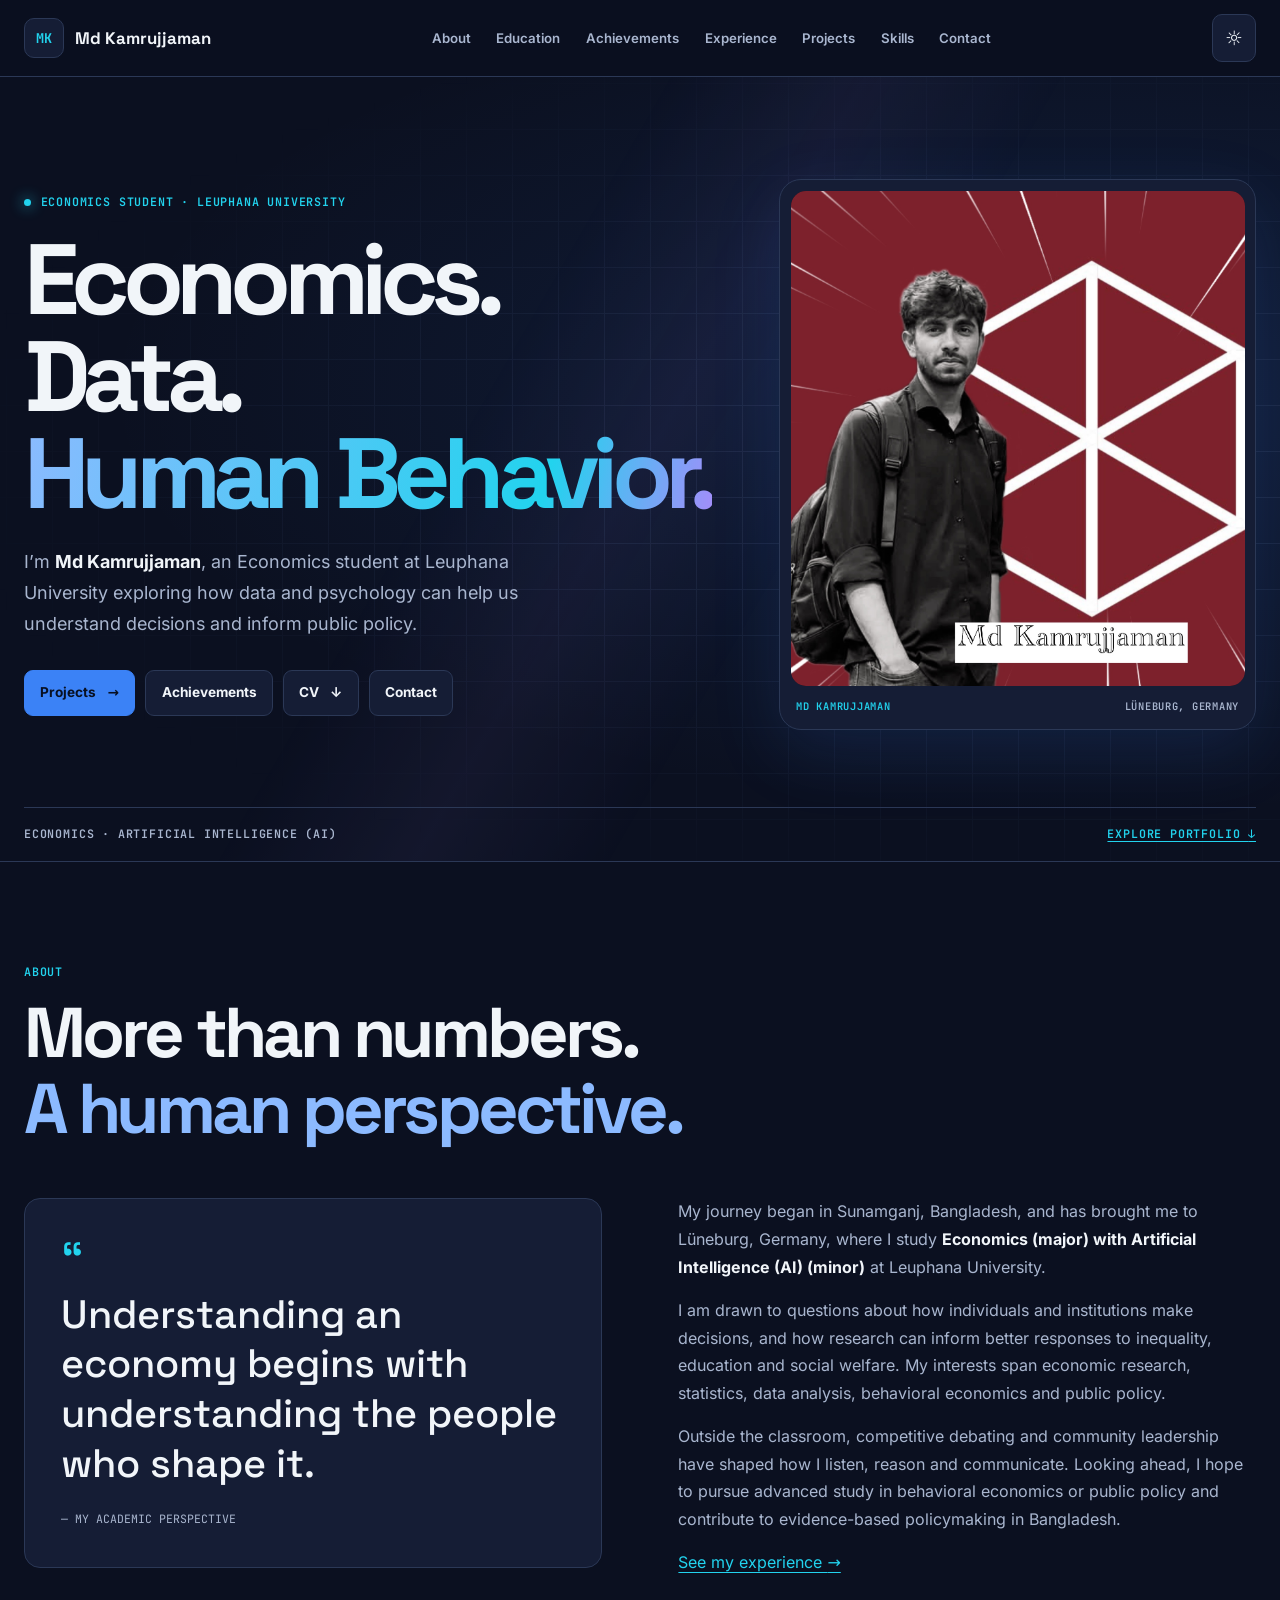
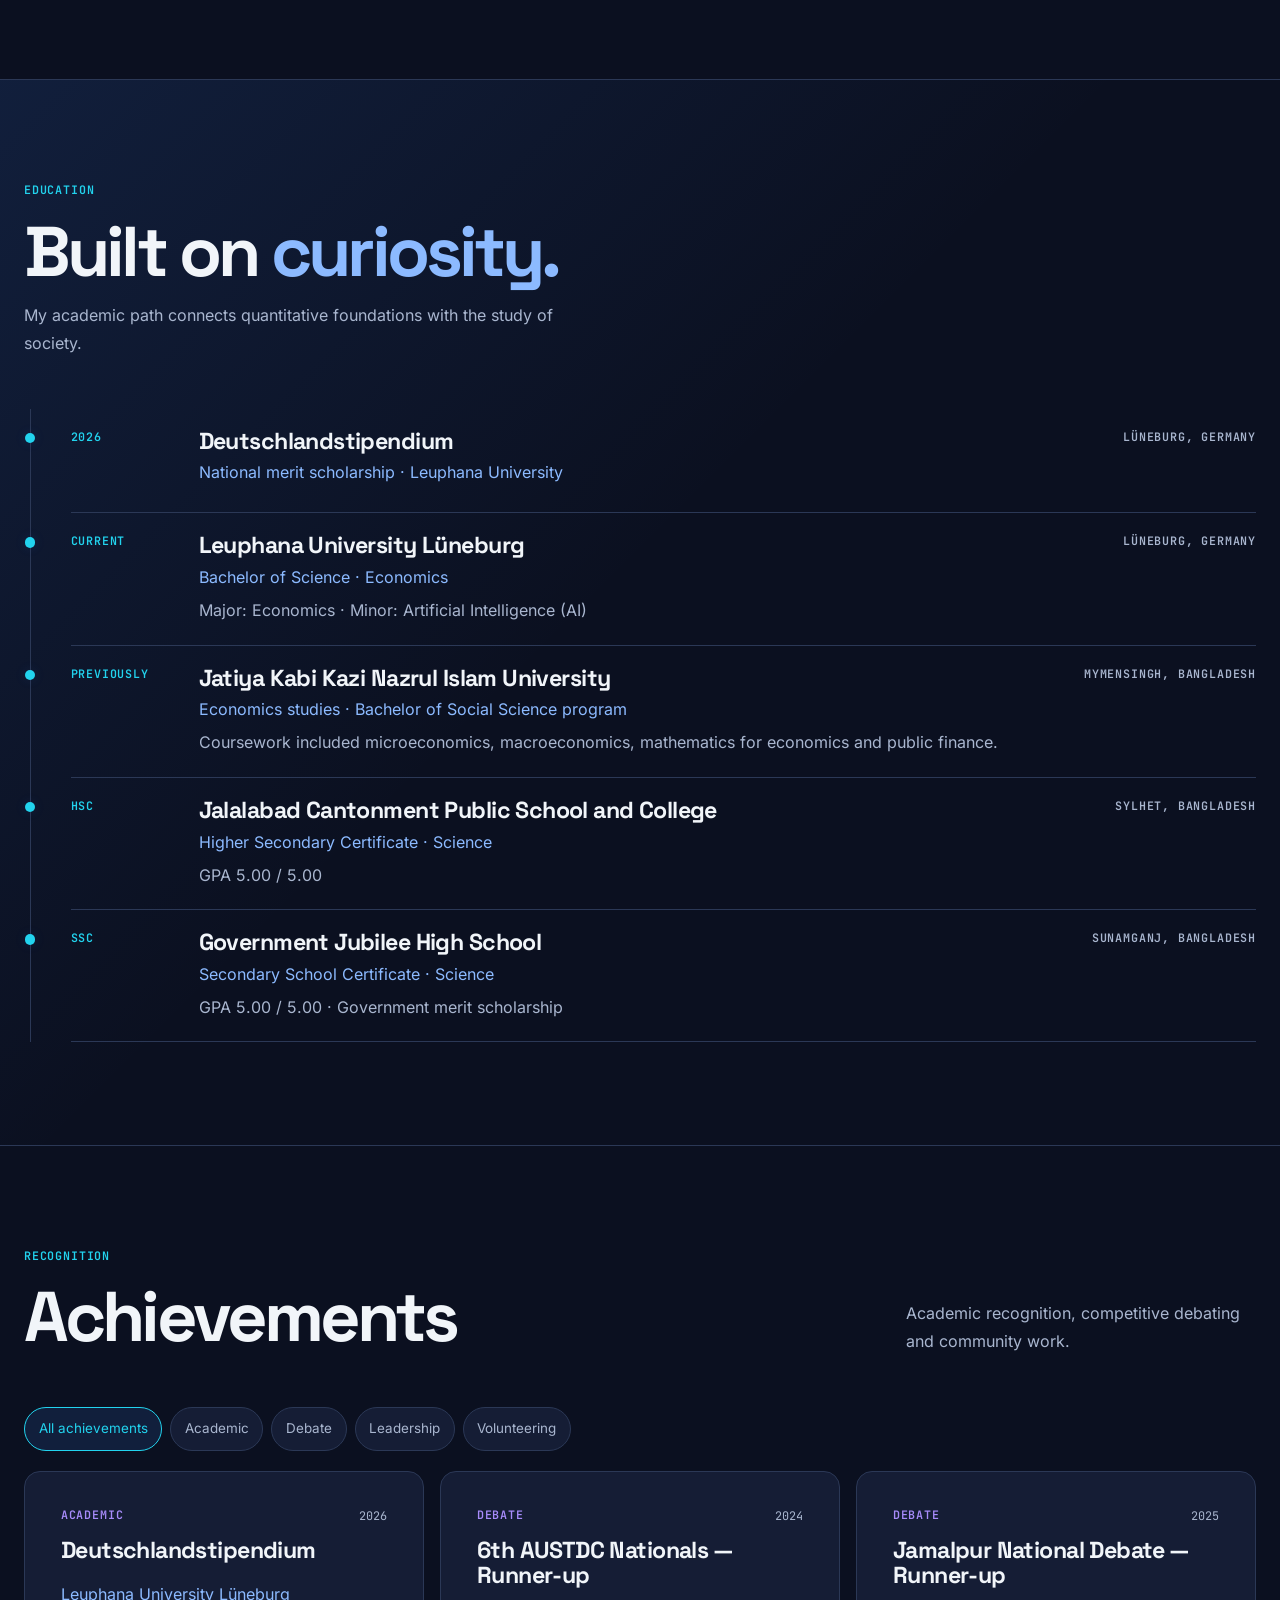
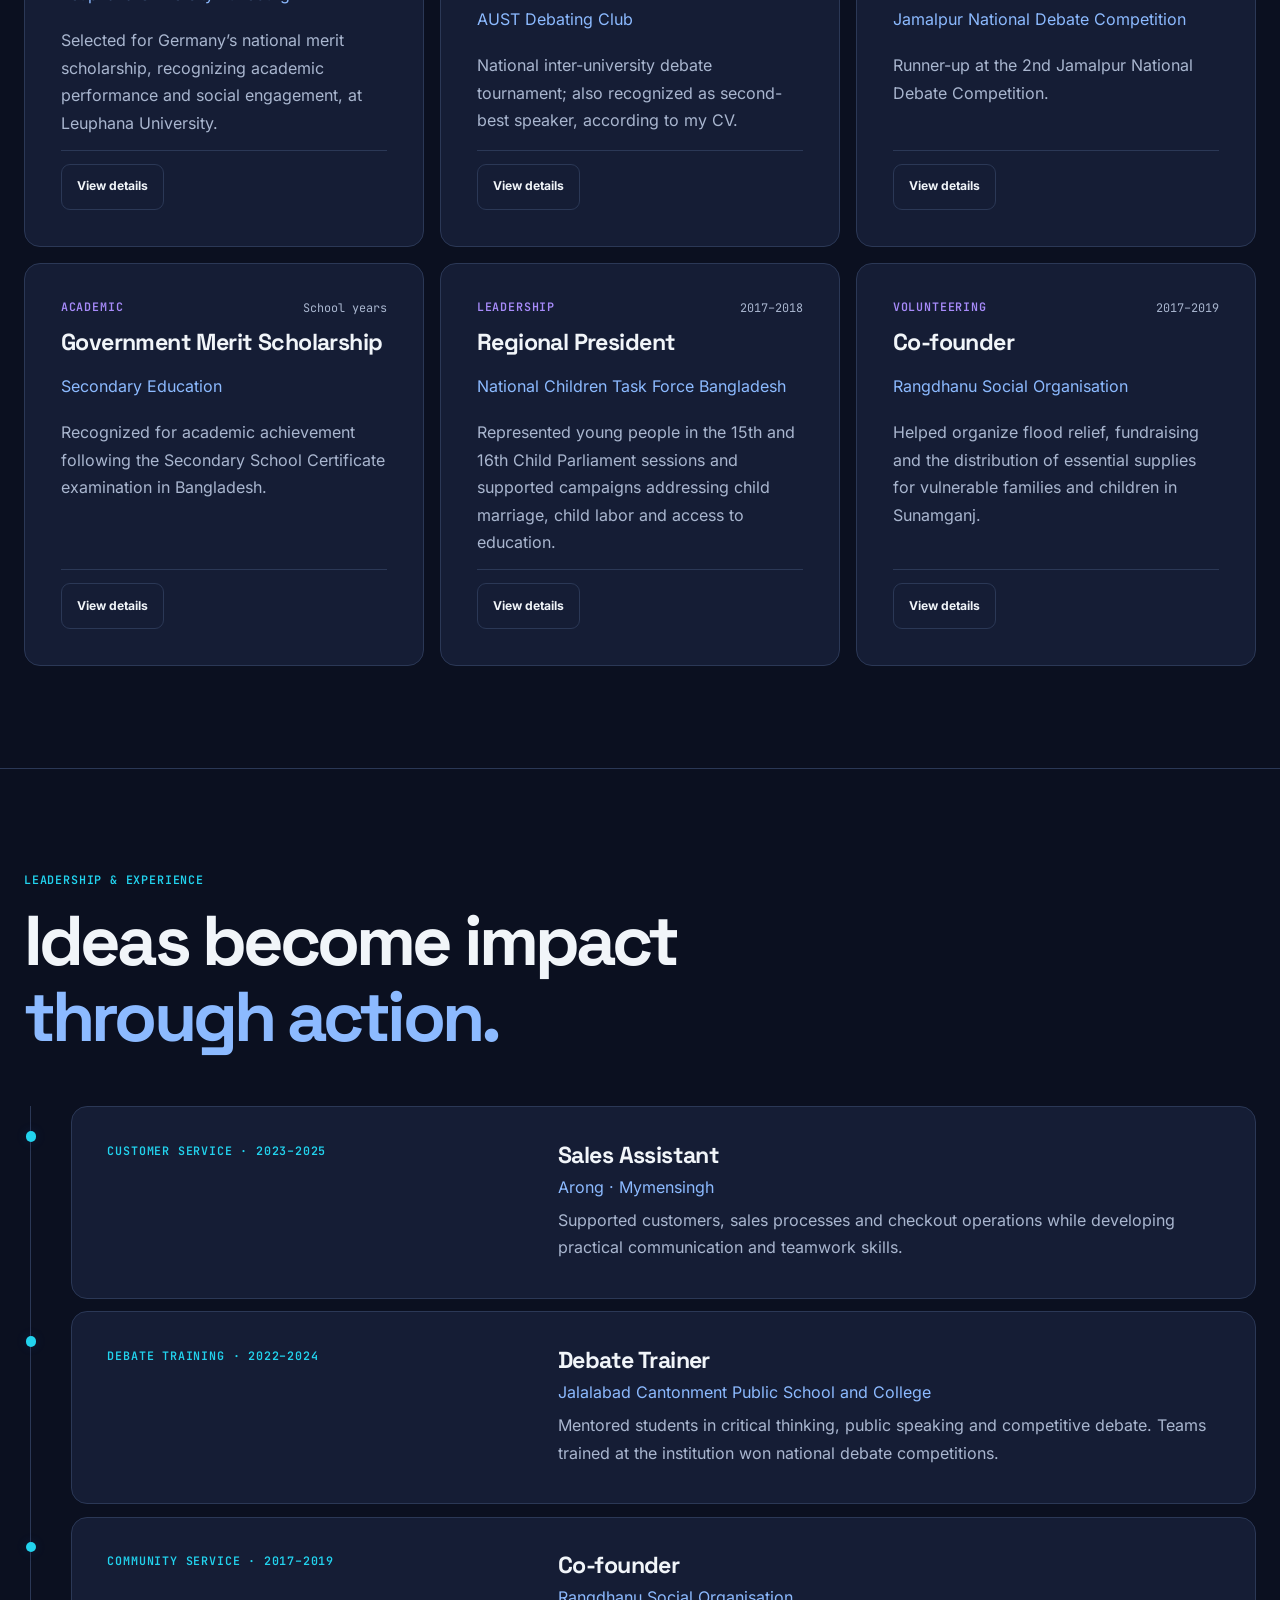
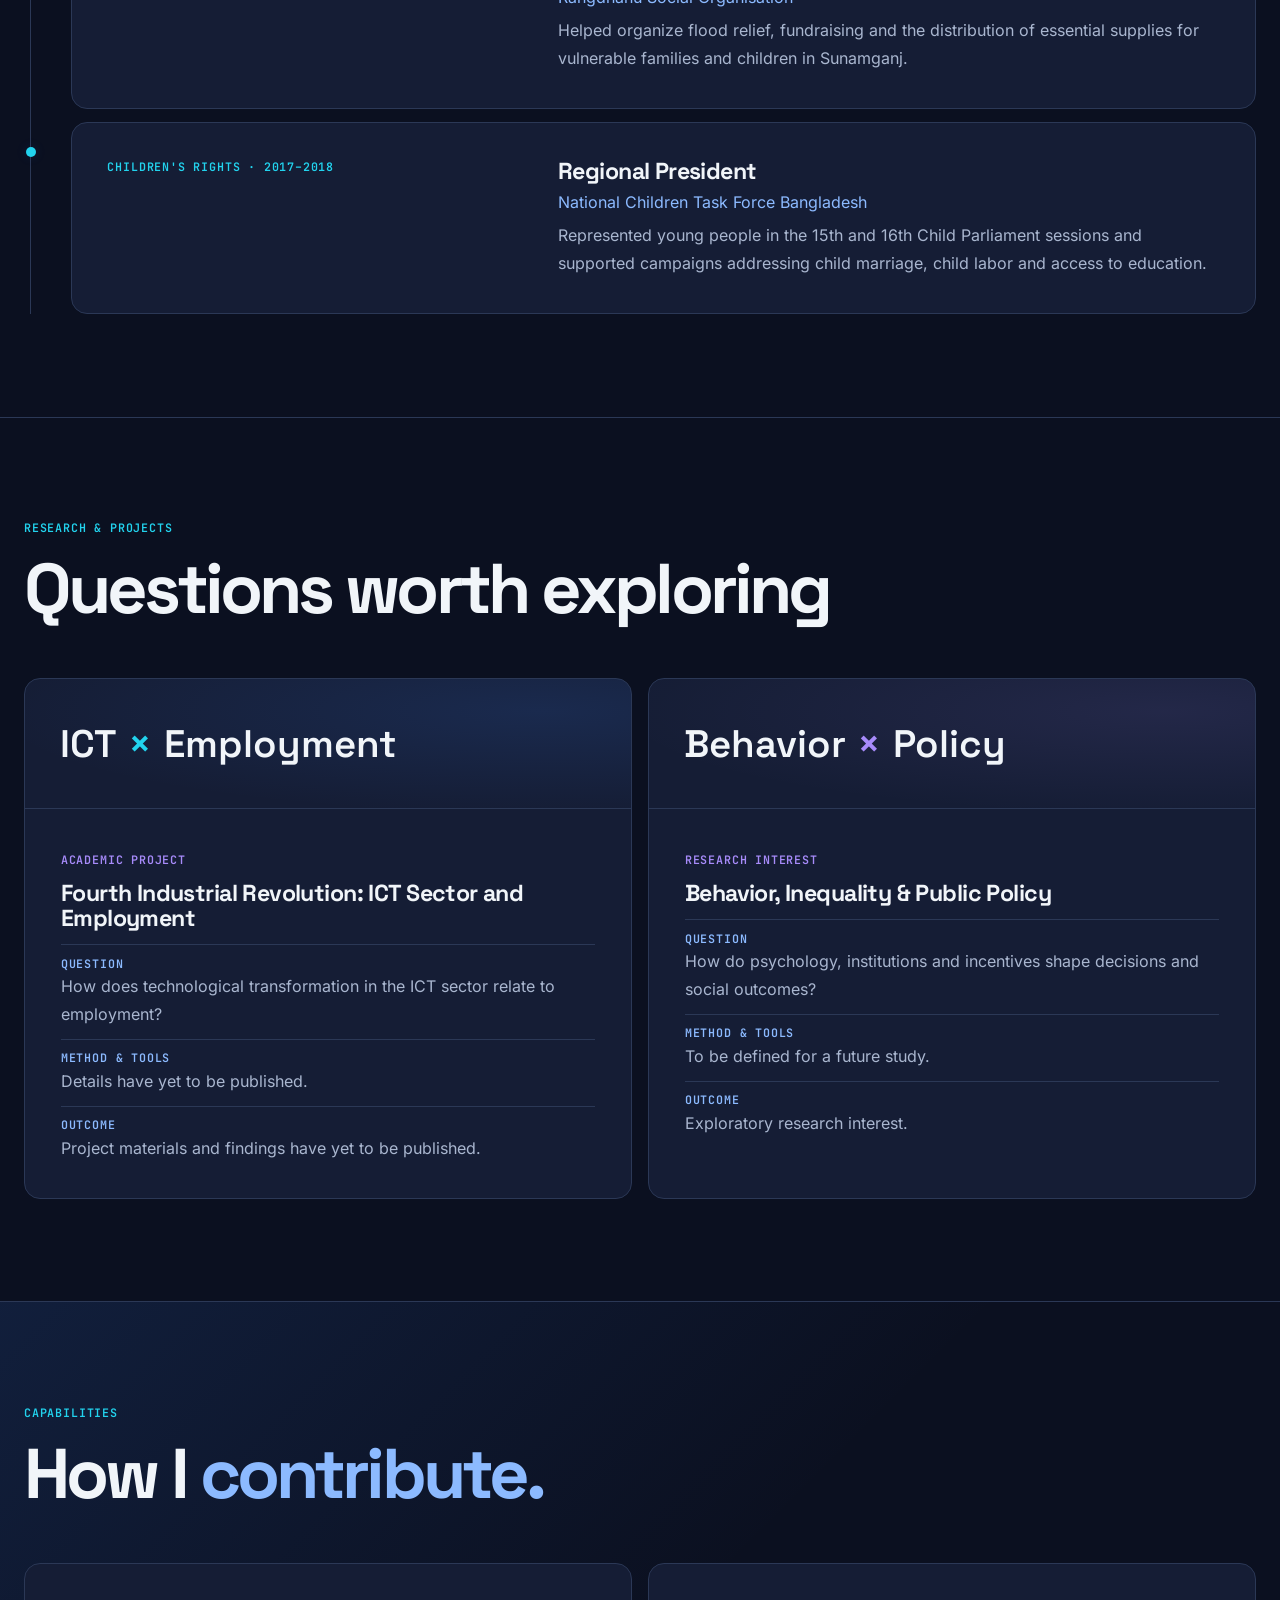
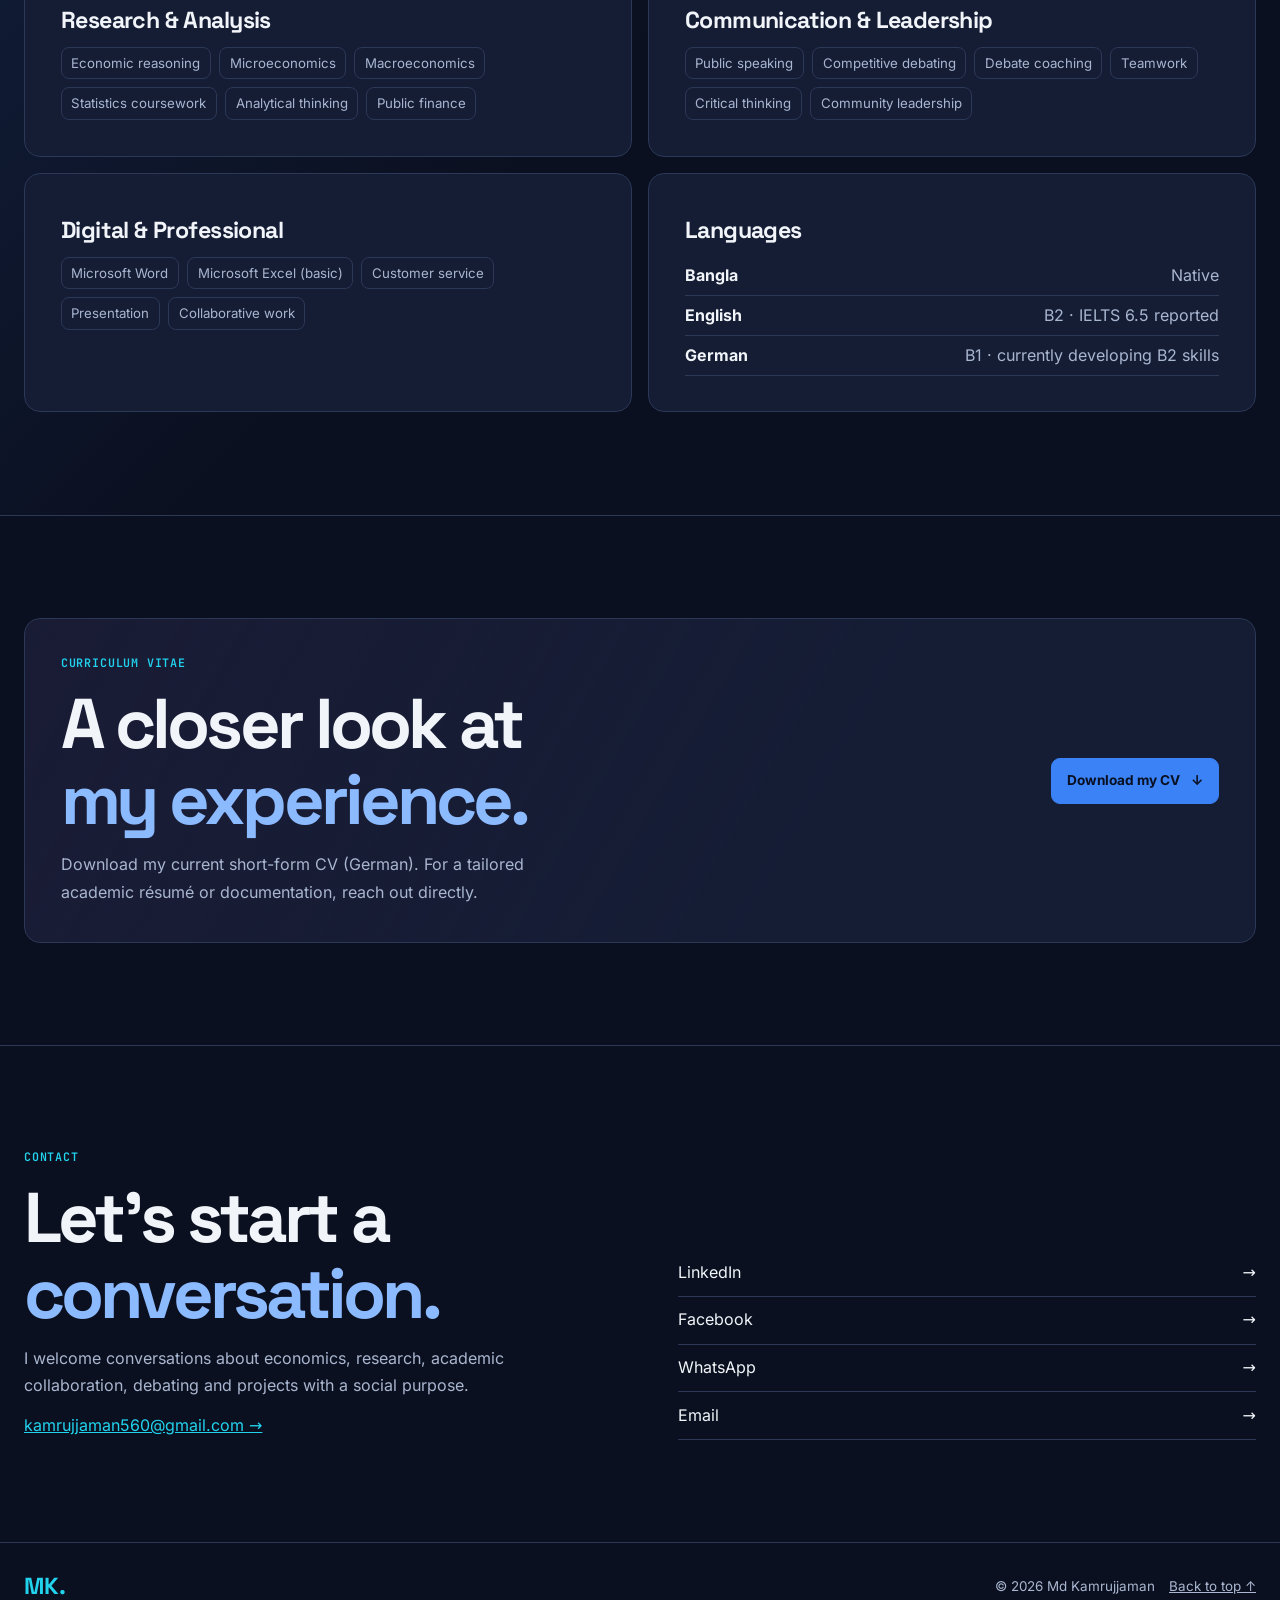
==== index.html @ f144cdea "Update Economics minor to Artificial Intelligence" ====
<!doctype html>
<html lang="en">
<head>
  <meta charset="UTF-8">
  <meta name="viewport" content="width=device-width, initial-scale=1">
  <meta name="theme-color" content="#0B1020">
  <meta name="description" content="Md Kamrujjaman — Economics student at Leuphana University Lüneburg, Deutschlandstipendium scholar, debater and advocate for evidence-based policy.">
  <meta name="author" content="Md Kamrujjaman">
  <meta property="og:type" content="website">
  <meta property="og:title" content="Md Kamrujjaman | Economics · Research · Leadership">
  <meta property="og:description" content="Exploring economics, human behavior and evidence-based social change.">
  <meta property="og:image" content="https://kamrujjamanleuphana.github.io/assets/photos/portrait.jpg">
  <title>Md Kamrujjaman — Economics, Research & Leadership</title>
  <link rel="canonical" href="https://kamrujjamanleuphana.github.io/">
  <link rel="icon" href="assets/mark.svg" type="image/svg+xml">
  <link rel="preload" href="assets/fonts/space-grotesk.woff2" as="font" type="font/woff2" crossorigin>
  <link rel="stylesheet" href="style.css">
  <script src="theme.js"></script>
  <script src="achievements.js" defer></script>
  <script src="script.js" defer></script>
</head>
<body>
  <a class="skip-link" href="#main">Skip to content</a>
  <header class="site-header" id="top">
    <div class="nav-wrap container">
      <a class="wordmark" href="#home" aria-label="Md Kamrujjaman home"><span class="monogram" aria-hidden="true">MK</span><span>Md Kamrujjaman</span></a>
      <nav class="site-nav" id="site-nav" aria-label="Primary navigation">
        <a href="#about">About</a><a href="#education">Education</a><a href="#achievements">Achievements</a><a href="#experience">Experience</a><a href="#research">Projects</a><a href="#skills">Skills</a><a href="#contact">Contact</a>
      </nav>
      <div class="nav-actions">
        <button class="theme-toggle" type="button" aria-label="Light mode" aria-pressed="false" title="Toggle light mode" hidden><span class="theme-icon" aria-hidden="true">☼</span></button>
        <button class="menu-toggle" type="button" aria-controls="site-nav" aria-expanded="false" hidden>Menu</button>
      </div>
    </div>
  </header>
  <main id="main" tabindex="-1">
    <section class="hero section" id="home">
      <div class="hero-gridlines" aria-hidden="true"></div>
      <div class="container hero-grid">
        <div class="hero-copy">
          <p class="eyebrow"><span class="status-dot"></span> Economics student · Leuphana University</p>
          <h1>Economics.<br>
          Data.<br>
          <em>Human Behavior.</em></h1>
          <p class="hero-lead">I’m <strong>Md Kamrujjaman</strong>, an Economics student at Leuphana University exploring how data and psychology can help us understand decisions and inform public policy.</p>
          <div class="hero-actions">
            <a href="#research" class="button button-dark">Projects <span aria-hidden="true">→</span></a>
            <a href="#achievements" class="button button-outline">Achievements</a>
            <a href="assets/Md-Kamrujjaman-CV.pdf" class="button button-outline" download aria-label="Download CV (PDF)">CV <span aria-hidden="true">↓</span></a>
            <a href="#contact" class="button button-outline">Contact</a>
          </div>
        </div>
        <figure class="hero-visual">
          <div class="portrait-frame"><img src="assets/photos/portrait.jpg" alt="Portrait of Md Kamrujjaman" width="2048" height="1450" fetchpriority="high"></div>
          <figcaption class="image-caption"><span>Md Kamrujjaman</span><span>Lüneburg, Germany</span></figcaption>
        </figure>
      </div>
      <div class="container hero-bottom"><span>Economics · Artificial Intelligence (AI)</span><a href="#about">Explore portfolio <span aria-hidden="true">↓</span></a></div>
    </section>
    <section class="section section-about" id="about"><div class="container">
      <div class="section-heading"><span class="section-index">About</span><h2>More than numbers.<br><em>A human perspective.</em></h2></div>
      <div class="about-layout"><div class="about-quote reveal"><div class="quote-mark">“</div><p>Understanding an economy begins with understanding the people who shape it.</p><span>— MY ACADEMIC PERSPECTIVE</span></div><div class="about-text reveal"><p>My journey began in Sunamganj, Bangladesh, and has brought me to Lüneburg, Germany, where I study <strong>Economics (major) with Artificial Intelligence (AI) (minor)</strong> at Leuphana University.</p><p>I am drawn to questions about how individuals and institutions make decisions, and how research can inform better responses to inequality, education and social welfare. My interests span economic research, statistics, data analysis, behavioral economics and public policy.</p><p>Outside the classroom, competitive debating and community leadership have shaped how I listen, reason and communicate. Looking ahead, I hope to pursue advanced study in behavioral economics or public policy and contribute to evidence-based policymaking in Bangladesh.</p><a class="text-link" href="#experience">See my experience <span aria-hidden="true">→</span></a></div></div>
    </div></section>
    <section class="section section-muted" id="education"><div class="container"><div class="section-heading"><span class="section-index">Education</span><h2>Built on <em>curiosity.</em></h2><p>My academic path connects quantitative foundations with the study of society.</p></div>
      <div class="education-list">
      <article class="education-item reveal"><div class="edu-year">2026</div><div><h3>Deutschlandstipendium</h3><p class="edu-degree">National merit scholarship · Leuphana University</p></div><span class="edu-place">LÜNEBURG, GERMANY</span></article><article class="education-item reveal"><div class="edu-year">CURRENT</div><div><h3>Leuphana University Lüneburg</h3><p class="edu-degree">Bachelor of Science · Economics</p><p>Major: Economics · Minor: Artificial Intelligence (AI)</p></div><span class="edu-place">LÜNEBURG, GERMANY</span></article><article class="education-item reveal"><div class="edu-year">PREVIOUSLY</div><div><h3>Jatiya Kabi Kazi Nazrul Islam University</h3><p class="edu-degree">Economics studies · Bachelor of Social Science program</p><p>Coursework included microeconomics, macroeconomics, mathematics for economics and public finance.</p></div><span class="edu-place">MYMENSINGH, BANGLADESH</span></article><article class="education-item reveal"><div class="edu-year">HSC</div><div><h3>Jalalabad Cantonment Public School and College</h3><p class="edu-degree">Higher Secondary Certificate · Science</p><p>GPA 5.00 / 5.00</p></div><span class="edu-place">SYLHET, BANGLADESH</span></article><article class="education-item reveal"><div class="edu-year">SSC</div><div><h3>Government Jubilee High School</h3><p class="edu-degree">Secondary School Certificate · Science</p><p>GPA 5.00 / 5.00 · Government merit scholarship</p></div><span class="edu-place">SUNAMGANJ, BANGLADESH</span></article></div>
    </div></section>
    <section class="section" id="achievements"><div class="container">
      <div class="section-heading heading-split"><div><span class="section-index">Recognition</span><h2>Achievements</h2></div><p>Academic recognition, competitive debating and community work.</p></div>
      <div class="filter-tabs" role="group" aria-label="Filter achievements"></div>
      <p class="sr-only" id="achievement-status" role="status"></p>
      <div class="achievement-grid"></div>
      <noscript><p>Deutschlandstipendium, 6th AUSTDC Nationals runner-up and second-best speaker, Jamalpur National Debate runner-up, and a Government Merit Scholarship. See <a href="#experience">experience</a> for leadership and volunteering.</p></noscript>
      <dialog id="achievement-dialog" aria-labelledby="achievement-title">
        <form method="dialog"><button class="dialog-close" type="submit" autofocus>Close <span aria-hidden="true">×</span></button></form>
        <div class="dialog-content"></div>
      </dialog>
    </div></section>
    <section class="section section-navy" id="experience"><div class="container"><div class="section-heading"><span class="section-index">Leadership & Experience</span><h2>Ideas become impact<br><em>through action.</em></h2></div><div class="experience-grid">
      <article class="experience-card reveal"><span class="experience-type">CUSTOMER SERVICE · 2023–2025</span><h3>Sales Assistant</h3><p class="exp-organization">Arong · Mymensingh</p><p>Supported customers, sales processes and checkout operations while developing practical communication and teamwork skills.</p></article>
      <article class="experience-card reveal"><span class="experience-type">DEBATE TRAINING · 2022–2024</span><h3>Debate Trainer</h3><p class="exp-organization">Jalalabad Cantonment Public School and College</p><p>Mentored students in critical thinking, public speaking and competitive debate. Teams trained at the institution won national debate competitions.</p></article>
      <article class="experience-card reveal"><span class="experience-type">COMMUNITY SERVICE · 2017–2019</span><h3>Co-founder</h3><p class="exp-organization">Rangdhanu Social Organisation</p><p>Helped organize flood relief, fundraising and the distribution of essential supplies for vulnerable families and children in Sunamganj.</p></article>
      <article class="experience-card reveal"><span class="experience-type">CHILDREN'S RIGHTS · 2017–2018</span><h3>Regional President</h3><p class="exp-organization">National Children Task Force Bangladesh</p><p>Represented young people in the 15th and 16th Child Parliament sessions and supported campaigns addressing child marriage, child labor and access to education.</p></article>
    </div></div></section>
    <section class="section" id="research"><div class="container">
      <div class="section-heading"><span class="section-index">Research & projects</span><h2>Questions worth exploring</h2></div>
      <div class="projects-grid">
        <article class="project-card reveal">
          <div class="project-visual" aria-hidden="true">ICT <span>×</span> Employment</div>
          <div class="project-content"><span class="chip">Academic project</span><h3>Fourth Industrial Revolution: ICT Sector and Employment</h3>
            <dl class="project-facts"><div><dt>Question</dt><dd>How does technological transformation in the ICT sector relate to employment?</dd></div><div><dt>Method & tools</dt><dd>Details have yet to be published.</dd></div><div><dt>Outcome</dt><dd>Project materials and findings have yet to be published.</dd></div></dl>
          </div>
        </article>
        <article class="project-card reveal">
          <div class="project-visual project-visual-two" aria-hidden="true">Behavior <span>×</span> Policy</div>
          <div class="project-content"><span class="chip">Research interest</span><h3>Behavior, Inequality & Public Policy</h3>
            <dl class="project-facts"><div><dt>Question</dt><dd>How do psychology, institutions and incentives shape decisions and social outcomes?</dd></div><div><dt>Method & tools</dt><dd>To be defined for a future study.</dd></div><div><dt>Outcome</dt><dd>Exploratory research interest.</dd></div></dl>
          </div>
        </article>
      </div>
    </div></section>
    <section class="section section-muted" id="skills"><div class="container"><div class="section-heading"><span class="section-index">Capabilities</span><h2>How I <em>contribute.</em></h2></div><div class="skills-grid"><div class="skill-group reveal"><h3>Research & Analysis</h3><div class="skill-tags"><span>Economic reasoning</span><span>Microeconomics</span><span>Macroeconomics</span><span>Statistics coursework</span><span>Analytical thinking</span><span>Public finance</span></div></div><div class="skill-group reveal"><h3>Communication & Leadership</h3><div class="skill-tags"><span>Public speaking</span><span>Competitive debating</span><span>Debate coaching</span><span>Teamwork</span><span>Critical thinking</span><span>Community leadership</span></div></div><div class="skill-group reveal"><h3>Digital & Professional</h3><div class="skill-tags"><span>Microsoft Word</span><span>Microsoft Excel (basic)</span><span>Customer service</span><span>Presentation</span><span>Collaborative work</span></div></div><div class="skill-group reveal"><h3>Languages</h3><div class="language-list"><div><strong>Bangla</strong><span>Native</span></div><div><strong>English</strong><span>B2 · IELTS 6.5 reported</span></div><div><strong>German</strong><span>B1 · currently developing B2 skills</span></div></div></div></div></div></section>
    <section class="section cv-section" id="cv"><div class="container cv-strip reveal"><div><span class="section-index">Curriculum Vitae</span><h2>A closer look at<br><em>my experience.</em></h2><p>Download my current short-form CV (German). For a tailored academic résumé or documentation, reach out directly.</p></div><a href="assets/Md-Kamrujjaman-CV.pdf" class="button button-dark" download>Download my CV <span aria-hidden="true">↓</span></a></div></section>
    <section class="section contact-section" id="contact"><div class="container"><span class="section-index">Contact</span><div class="contact-layout"><div><h2>Let’s start a<br><em>conversation.</em></h2><p>I welcome conversations about economics, research, academic collaboration, debating and projects with a social purpose.</p><a href="mailto:kamrujjaman560@gmail.com" class="contact-email">kamrujjaman560@gmail.com <span aria-hidden="true">→</span></a></div><div class="contact-links"><a href="https://www.linkedin.com/in/kamrujjaman560" target="_blank" rel="noopener noreferrer"><span>LinkedIn</span><span aria-hidden="true">→</span></a><a href="https://www.facebook.com/share/1EDbTvpSVW/" target="_blank" rel="noopener noreferrer"><span>Facebook</span><span aria-hidden="true">→</span></a><a href="https://wa.me/491639284421" target="_blank" rel="noopener noreferrer"><span>WhatsApp</span><span aria-hidden="true">→</span></a><a href="mailto:kamrujjaman560@gmail.com"><span>Email</span><span aria-hidden="true">→</span></a></div></div></div></section>
  </main>
  <footer class="site-footer"><div class="container footer-wrap"><div><a href="#home" class="footer-logo">MK.</a></div><div class="footer-right"><span>© <span id="year">2026</span> Md Kamrujjaman</span><a href="#home">Back to top ↑</a></div></div></footer>
</body>
</html>
---- style.css ----
@font-face {
  font-family: "Space Grotesk";
  src: url("assets/fonts/space-grotesk.woff2") format("woff2");
  font-style: normal;
  font-weight: 300 700;
  font-display: swap;
}

@font-face {
  font-family: "Inter";
  src: url("assets/fonts/inter.woff2") format("woff2");
  font-style: normal;
  font-weight: 100 900;
  font-display: swap;
}

@font-face {
  font-family: "JetBrains Mono";
  src: url("assets/fonts/jetbrains-mono.woff2") format("woff2");
  font-style: normal;
  font-weight: 100 800;
  font-display: swap;
}

:root {
  color-scheme: dark;
  --bg: #0B1020;
  --panel: #151D35;
  --text: #F1F5F9;
  --muted: #a9b6cf;
  --line: #2b3856;
  --blue: #3B82F6;
  --cyan: #22D3EE;
  --violet: #A78BFA;
  --accent-text: #8cbaff;
  --header: #0b1020f2;
  --glow: #3b82f621;
  --violet-glow: #a78bfa19;
  --heading: "Space Grotesk", "Trebuchet MS", sans-serif;
  --body: Inter, system-ui, sans-serif;
  --mono: "JetBrains Mono", ui-monospace, monospace;
}

:root[data-theme="light"] {
  color-scheme: light;
  --bg: #f1f5fc;
  --panel: #fff;
  --text: #101b33;
  --muted: #45546d;
  --line: #c4d0e4;
  --cyan: #006777;
  --violet: #6943ae;
  --accent-text: #174b9c;
  --header: #f1f5fcf2;
  --glow: #3b82f61c;
  --violet-glow: #a78bfa26;
}

*, *::before, *::after { box-sizing: border-box; }
html { scroll-behavior: smooth; scroll-padding-top: 6rem; }
body { margin: 0; background: var(--bg); color: var(--text); font: 1rem/1.72 var(--body); }
[hidden] { display: none !important; }
img { display: block; max-width: 100%; }
button { font: inherit; cursor: pointer; }
a { color: inherit; }
:focus-visible { outline: 2px solid var(--cyan); outline-offset: 5px; }
h1, h2, h3, p, figure { margin: 0; }
h1, h2, h3 { font-family: var(--heading); line-height: 1.08; }
h2 { font-size: clamp(2.4rem, 5.5vw, 4.7rem); letter-spacing: -.055em; }
h3 { font-size: 1.45rem; letter-spacing: -.025em; }
h2 em { color: var(--accent-text); font-style: normal; }
p { color: var(--muted); }
strong { color: var(--text); }
.container { width: min(100% - 3rem, 1250px); margin-inline: auto; }
.section { padding-block: clamp(4rem, 8vw, 8rem); border-bottom: 1px solid var(--line); }
.sr-only { position: absolute; width: 1px; height: 1px; overflow: hidden; clip-path: inset(50%); white-space: nowrap; }
.skip-link { position: fixed; z-index: 20; top: .75rem; left: .75rem; padding: .65rem 1rem; background: var(--panel); transform: translateY(-200%); }
.skip-link:focus { transform: none; }

.site-header { position: sticky; top: 0; z-index: 10; background: var(--header); border-bottom: 1px solid var(--line); backdrop-filter: blur(16px); }
.nav-wrap, .site-nav, .nav-actions, .wordmark { display: flex; align-items: center; }
.nav-wrap { min-height: 76px; justify-content: space-between; gap: 1.2rem; }
.wordmark { gap: .7rem; font: 700 1.05rem var(--heading); text-decoration: none; white-space: nowrap; }
.monogram { display: grid; place-items: center; width: 40px; aspect-ratio: 1; background: var(--panel); border: 1px solid var(--line); border-radius: 10px; color: var(--cyan); font-family: var(--mono); font-size: .84rem; }
.site-nav { gap: clamp(.8rem, 2vw, 2rem); }
.site-nav a { color: var(--muted); text-decoration: none; font-size: .83rem; font-weight: 600; padding-block: .5rem; }
.site-nav a:hover, .site-nav a[aria-current] { color: var(--cyan); }
.site-nav a[aria-current] { box-shadow: inset 0 -2px var(--cyan); }
.nav-actions { gap: .65rem; }
.theme-toggle, .menu-toggle, .dialog-close { min-height: 44px; min-width: 44px; padding: .35rem .65rem; border: 1px solid var(--line); border-radius: 10px; background: var(--panel); color: var(--text); }
.theme-icon { font-size: 1.25em; }
.hero { position: relative; isolation: isolate; overflow: clip; padding-block: clamp(4rem, 8vw, 8rem) 0; }
.hero-gridlines { position: absolute; z-index: -1; pointer-events: none; inset: 0; overflow: hidden; background: radial-gradient(ellipse at 86% 40%, var(--glow), transparent 64%); }
.hero-gridlines::before { content: ""; position: absolute; inset: -40px; background: linear-gradient(var(--line) 1px, transparent 1px), linear-gradient(90deg, var(--line) 1px, transparent 1px); background-size: 46px 46px; mask-image: radial-gradient(ellipse at 78% 49%, #0009, transparent 72%); }
.hero-gridlines::after { content: ""; position: absolute; inset: 0; background: linear-gradient(120deg, transparent 38%, var(--violet-glow) 50%, transparent 62%); opacity: .6; animation: sweep 3s ease-out both; }
@keyframes sweep { from { transform: translateX(-25%); opacity: 0; } to { transform: none; opacity: .6; } }
.hero-grid { display: grid; grid-template-columns: minmax(0, 1.45fr) minmax(0, 1fr); align-items: center; gap: clamp(1.8rem, 5vw, 5rem); }
.eyebrow, .section-index, .edu-year, .edu-place, .experience-type, .chip, .image-caption, .hero-bottom, .project-facts dt { font: 600 .73rem/1.5 var(--mono); letter-spacing: .07em; text-transform: uppercase; }
.eyebrow { display: flex; align-items: center; gap: .6rem; color: var(--cyan); margin-bottom: 1.3rem; }
.status-dot { width: 7px; height: 7px; flex: 0 0 7px; border-radius: 100%; background: var(--cyan); box-shadow: 0 0 14px var(--cyan); }
.hero h1 { font-size: clamp(3.45rem, 7.8vw, 7.55rem); line-height: .97; letter-spacing: -.077em; }
.hero h1 em { font-style: normal; color: var(--accent-text); background: linear-gradient(105deg, var(--accent-text), var(--cyan) 75%, var(--violet)); background-clip: text; -webkit-text-fill-color: transparent; }
.hero-lead { max-width: 48ch; margin-top: 1.55rem; font-size: clamp(1rem, 1.4vw, 1.16rem); }
.hero-actions { display: flex; flex-wrap: wrap; gap: .65rem; margin-top: 1.9rem; }
.button { display: inline-flex; align-items: center; gap: .7rem; min-height: 46px; background: var(--panel); border: 1px solid var(--line); border-radius: 9px; padding: .55rem .95rem; color: var(--text); font-size: .85rem; font-weight: 700; text-decoration: none; transition: border-color .2s, transform .2s; }
.button-dark { background: var(--blue); border-color: var(--blue); color: #081022; }
.button:hover, .button:focus-visible { border-color: var(--cyan); transform: translateY(-2px); }
.hero-visual { padding: .65rem; border: 1px solid var(--line); border-radius: 22px; background: var(--panel); box-shadow: 0 22px 70px var(--glow); }
.portrait-frame { aspect-ratio: 1 / 1.09; overflow: hidden; border-radius: 15px; background: var(--bg); }
.portrait-frame img { width: 100%; height: 100%; object-fit: cover; object-position: 20% 40%; }
.image-caption { display: flex; justify-content: space-between; flex-wrap: wrap; gap: .35rem .8rem; padding: .85rem .35rem .25rem; color: var(--muted); font-size: .65rem; }
.image-caption span:first-child { color: var(--cyan); }
.hero-bottom { margin-top: clamp(3rem, 6vw, 6rem); border-top: 1px solid var(--line); padding-block: 1.1rem; color: var(--muted); display: flex; flex-wrap: wrap; justify-content: space-between; gap: .75rem; }
.hero-bottom a, .text-link, .certificate-link { color: var(--cyan); text-underline-offset: .25em; }

.section-muted { background: linear-gradient(135deg, var(--glow), transparent 48%); }
.section-heading { margin-bottom: clamp(1.6rem, 4vw, 3.25rem); }
.section-heading > p, .cv-strip p { max-width: 54ch; margin-top: .8rem; }
.section-index { display: block; color: var(--cyan); margin-bottom: .85rem; }
.heading-split { display: flex; justify-content: space-between; gap: 1.2rem; align-items: end; }
.heading-split > p { max-width: 35ch; }
.about-layout, .achievement-grid, .projects-grid, .experience-grid, .skills-grid, .contact-layout { display: grid; grid-template-columns: repeat(2, minmax(0, 1fr)); gap: 1rem; }
.about-layout, .contact-layout { gap: clamp(2rem, 6vw, 6rem); align-items: start; }
.about-quote, .achievement-card, .project-card, .experience-card, .skill-group, .cv-strip { background: var(--panel); border: 1px solid var(--line); border-radius: 16px; }
.about-quote, .achievement-card, .project-content, .experience-card, .skill-group, .cv-strip { padding: clamp(1.15rem, 2.8vw, 2.25rem); }
.quote-mark { font: 3.4rem/1 var(--heading); color: var(--cyan); }
.about-quote p { font: 500 clamp(1.5rem, 3.1vw, 2.6rem)/1.25 var(--heading); color: var(--text); margin-bottom: 1rem; }
.about-quote > span { font: .72rem var(--mono); color: var(--muted); }
.about-text p + p { margin-top: 1rem; }
.text-link { display: inline-block; margin-top: 1rem; }
.education-list, .experience-grid { border-left: 1px solid var(--line); padding-left: clamp(1rem, 4vw, 2.5rem); margin-left: .35rem; }
.education-item, .experience-card { position: relative; }
.education-item::before, .experience-card::before { content: ""; position: absolute; top: 1.5rem; left: calc(-.35rem - clamp(1rem, 4vw, 2.5rem)); width: .65rem; height: .65rem; border-radius: 50%; background: var(--cyan); box-shadow: 0 0 12px var(--glow); }
.education-item { display: grid; grid-template-columns: 7rem minmax(0, 1fr) 12rem; gap: 1rem; border-bottom: 1px solid var(--line); padding-block: 1.25rem; }
.edu-year, .experience-type { color: var(--cyan); }
.edu-place { color: var(--muted); text-align: right; }
.edu-degree, .exp-organization { color: var(--accent-text); margin-block: .35rem; }
.experience-grid { grid-template-columns: 1fr; gap: .8rem; }
.experience-card { display: grid; grid-template-columns: minmax(10rem, .65fr) minmax(0, 1fr); column-gap: 1.3rem; }
.experience-card > :not(.experience-type) { grid-column: 2; }

.filter-tabs { display: flex; gap: .5rem; flex-wrap: wrap; margin-bottom: 1.25rem; }
.filter-tab { min-height: 44px; padding: .4rem .85rem; color: var(--muted); background: var(--panel); border: 1px solid var(--line); border-radius: 99px; font-size: .84rem; }
.filter-tab:hover, .filter-tab[aria-pressed="true"] { color: var(--cyan); border-color: var(--cyan); background: var(--glow); }
.achievement-grid { grid-template-columns: repeat(3, minmax(0, 1fr)); }
.achievement-card, .project-card { transition: border-color .2s, transform .2s; }
.achievement-card:hover, .achievement-card:focus-within, .project-card:hover { border-color: var(--accent-text); transform: translateY(-3px); }
.achievement-card { display: flex; flex-direction: column; gap: .8rem; }
.card-top, .card-footer { display: flex; flex-wrap: wrap; align-items: center; justify-content: space-between; gap: .5rem; }
.chip { color: var(--violet); }
.card-date { font: .74rem var(--mono); color: var(--muted); }
.card-footer { border-top: 1px solid var(--line); margin-top: auto; padding-top: .8rem; }
.card-footer .button { font-size: .76rem; }
.achievement-photo { width: 100%; height: auto; max-height: 320px; object-fit: contain; border-radius: 10px; background: var(--bg); }
.achievement-card .achievement-photo { aspect-ratio: 16 / 10; object-fit: cover; }
dialog { width: min(100% - 2rem, 640px); max-height: 85vh; padding: clamp(1rem, 4vw, 2.2rem); border: 1px solid var(--line); border-radius: 16px; background: var(--panel); color: var(--text); }
dialog::backdrop { background: #070a14c9; }
dialog form { display: flex; justify-content: end; margin-bottom: .75rem; }
.dialog-content { display: grid; gap: .8rem; }
.dialog-content h2 { font-size: clamp(1.9rem, 5vw, 3rem); }
html:has(dialog[open]) { overflow: hidden; }
.project-card { overflow: hidden; }
.project-visual { min-height: 130px; display: flex; align-items: center; flex-wrap: wrap; gap: .7rem; padding: clamp(1rem, 3vw, 2.2rem); background: radial-gradient(ellipse at 85% 25%, var(--glow), transparent 75%); border-bottom: 1px solid var(--line); font: 600 clamp(1.5rem, 3vw, 2.5rem) var(--heading); }
.project-visual span { color: var(--cyan); }
.project-visual-two { background: radial-gradient(ellipse at 85% 25%, var(--violet-glow), transparent 75%); }
.project-visual-two span { color: var(--violet); }
.project-content h3, .skill-group h3 { margin-block: .5rem .85rem; }
.project-facts { margin: 0; display: grid; gap: .65rem; }
.project-facts div { padding-top: .65rem; border-top: 1px solid var(--line); }
.project-facts dt { color: var(--accent-text); }
.project-facts dd { margin: 0; color: var(--muted); }
.skill-tags { display: flex; flex-wrap: wrap; gap: .5rem; }
.skill-tags span { border-radius: 8px; padding: .25rem .6rem; border: 1px solid var(--line); color: var(--muted); font-size: .83rem; }
.language-list > div { display: flex; justify-content: space-between; gap: 1rem; border-bottom: 1px solid var(--line); padding-block: .35rem; }
.language-list span { color: var(--muted); text-align: right; }
.cv-strip { display: flex; justify-content: space-between; align-items: center; gap: 1.25rem; background: linear-gradient(120deg, var(--violet-glow), var(--panel) 65%); }
.cv-strip .button { flex-shrink: 0; }
.contact-layout { align-items: end; }
.contact-layout p { margin-block: .8rem; }
.contact-email { color: var(--cyan); overflow-wrap: anywhere; }
.contact-links a { display: flex; justify-content: space-between; padding: .6rem 0; border-bottom: 1px solid var(--line); text-decoration: none; }
.contact-links a:hover { color: var(--cyan); }
.site-footer { padding-block: 1.75rem; }
.footer-wrap, .footer-right { display: flex; align-items: center; justify-content: space-between; flex-wrap: wrap; gap: .9rem; color: var(--muted); font-size: .84rem; }
.footer-logo { color: var(--cyan); font: 700 1.45rem var(--heading); text-decoration: none; }

.reveal.visible { animation: reveal .5s ease-out both; }
@keyframes reveal { from { opacity: .5; transform: translateY(12px); } to { opacity: 1; transform: translateY(0); } }

@media (max-width: 960px) {
  .nav-wrap { flex-wrap: wrap; row-gap: 0; padding-block: .65rem; }
  .nav-actions { margin-left: auto; }
  .site-nav { order: 3; flex-basis: 100%; flex-wrap: wrap; gap: .15rem 1.1rem; }
  .site-nav[data-collapsed="true"] { display: none; }
  .achievement-grid { grid-template-columns: repeat(2, minmax(0, 1fr)); }
  .education-item { grid-template-columns: 6rem minmax(0, 1fr); }
  .edu-place { text-align: left; grid-column: 2; }
}

@media (max-width: 650px) {
  .container { width: calc(100% - 2rem); }
  .hero-grid, .about-layout, .achievement-grid, .projects-grid, .skills-grid, .contact-layout { grid-template-columns: minmax(0, 1fr); }
  .hero { padding-top: 3rem; }
  .hero h1 { font-size: clamp(3.05rem, 11vw, 4.8rem); }
  .hero-visual { max-width: 440px; width: 100%; }
  .portrait-frame { aspect-ratio: 1.2; }
  .heading-split, .cv-strip { display: block; }
  .cv-strip .button { margin-top: 1.1rem; }
  .education-item, .experience-card { grid-template-columns: minmax(0, 1fr); gap: .45rem; }
  .edu-place, .experience-card > :not(.experience-type) { grid-column: 1; }
}

@media (prefers-reduced-motion: reduce) {
  html { scroll-behavior: auto; }
  *, *::before, *::after { animation: none !important; transition: none !important; }
  .button:hover, .achievement-card:hover, .achievement-card:focus-within, .project-card:hover { transform: none; }
}
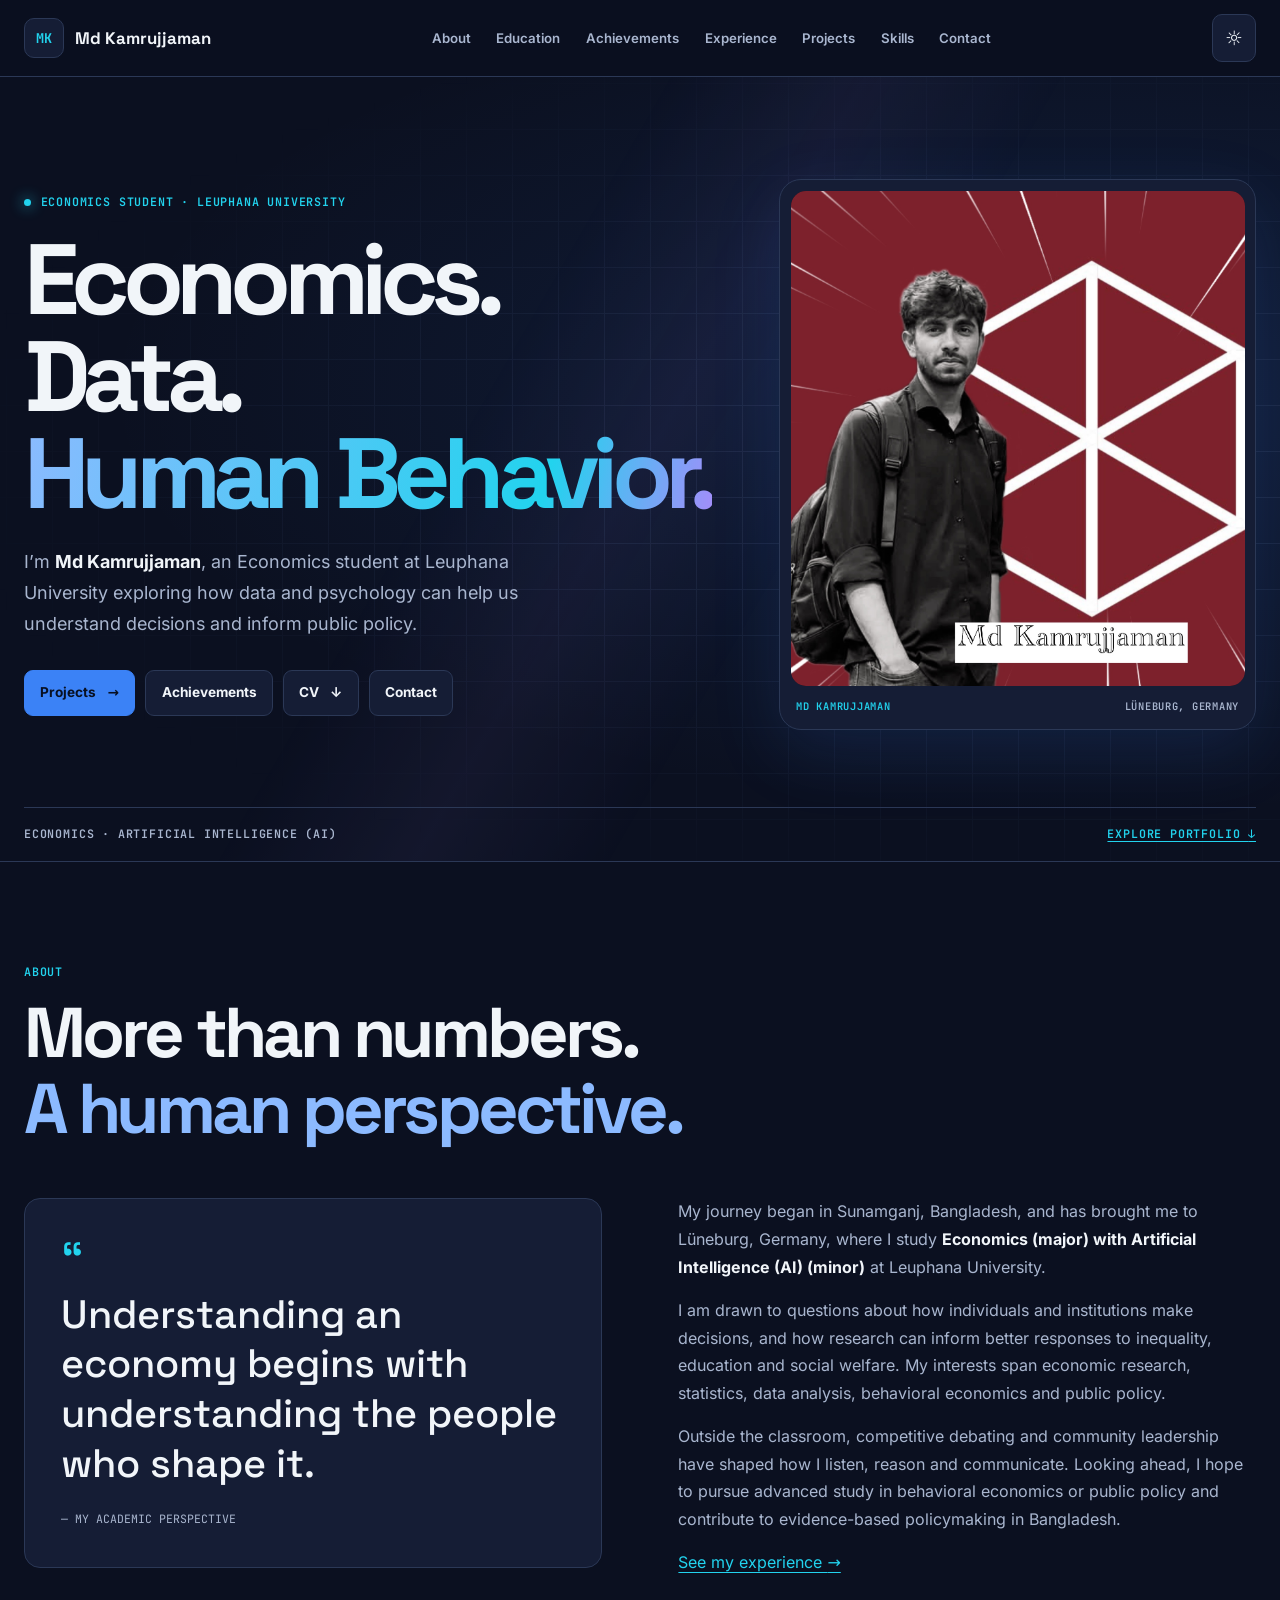
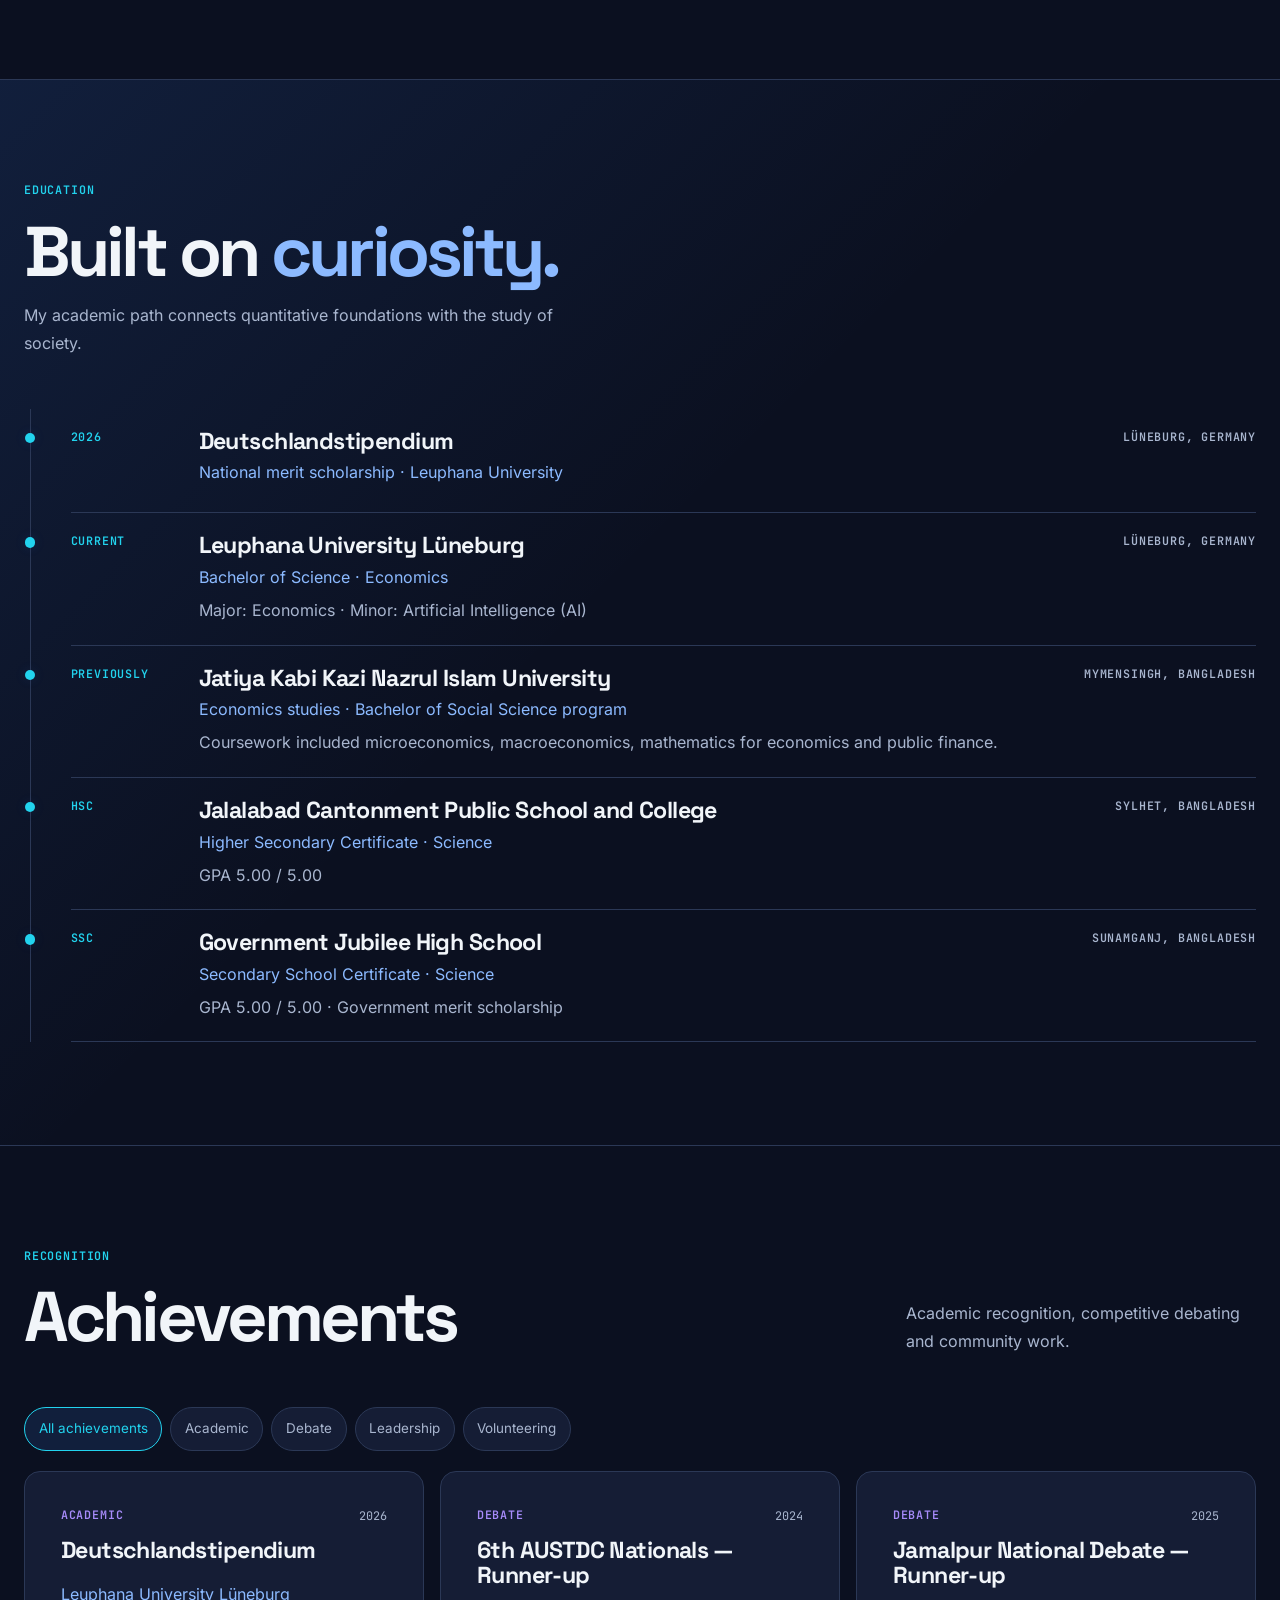
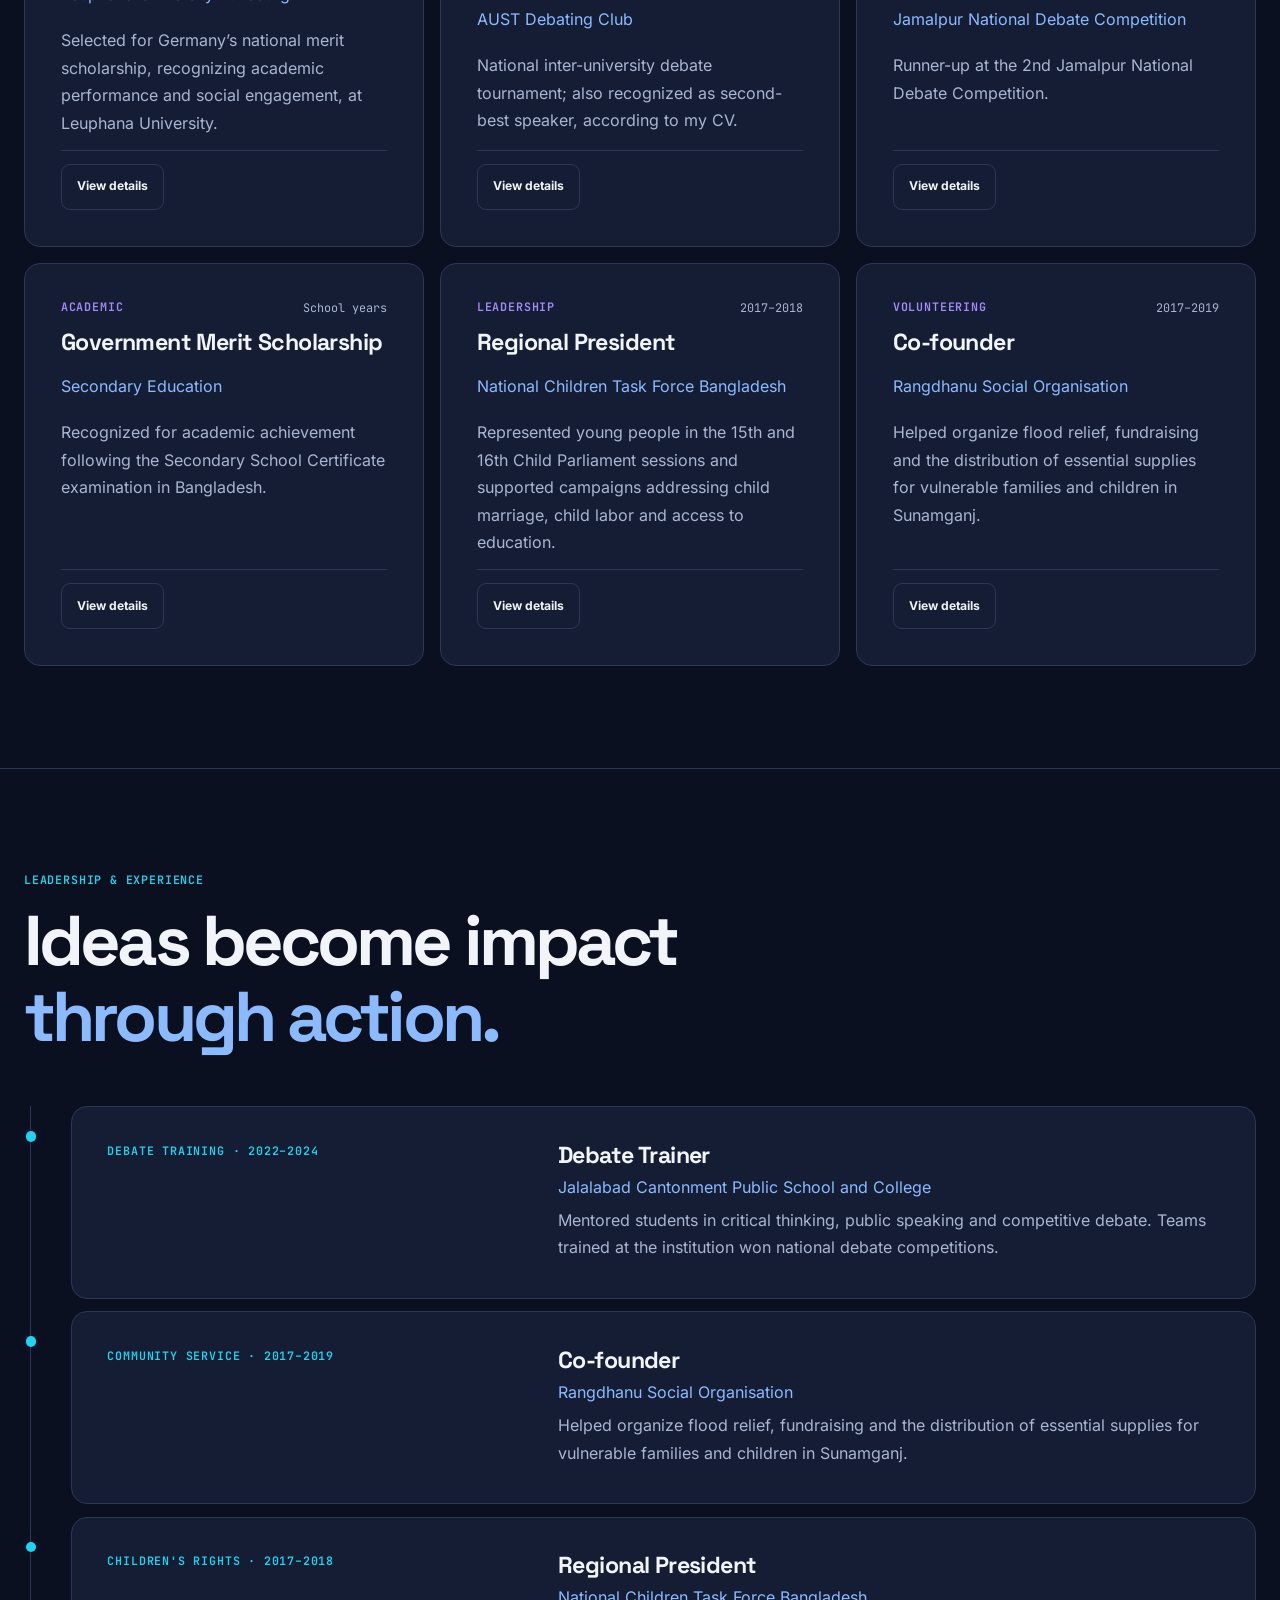
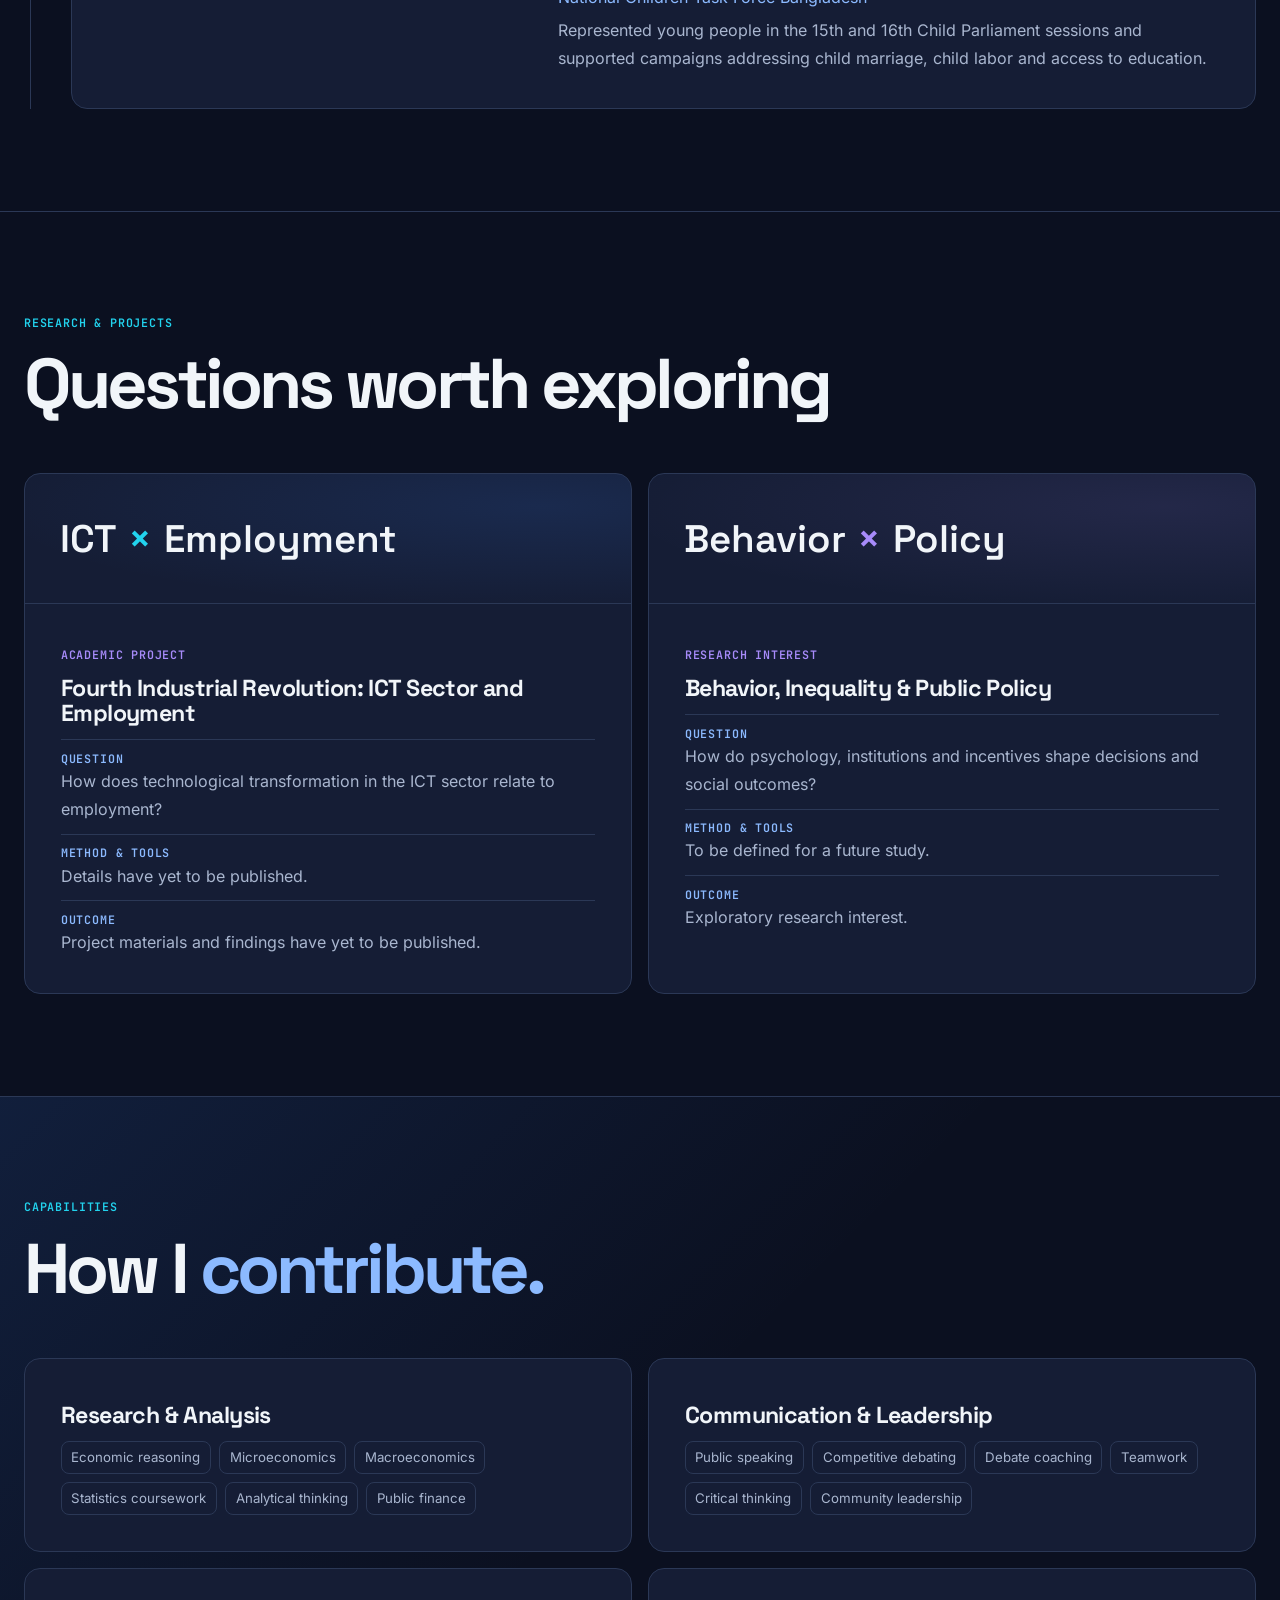
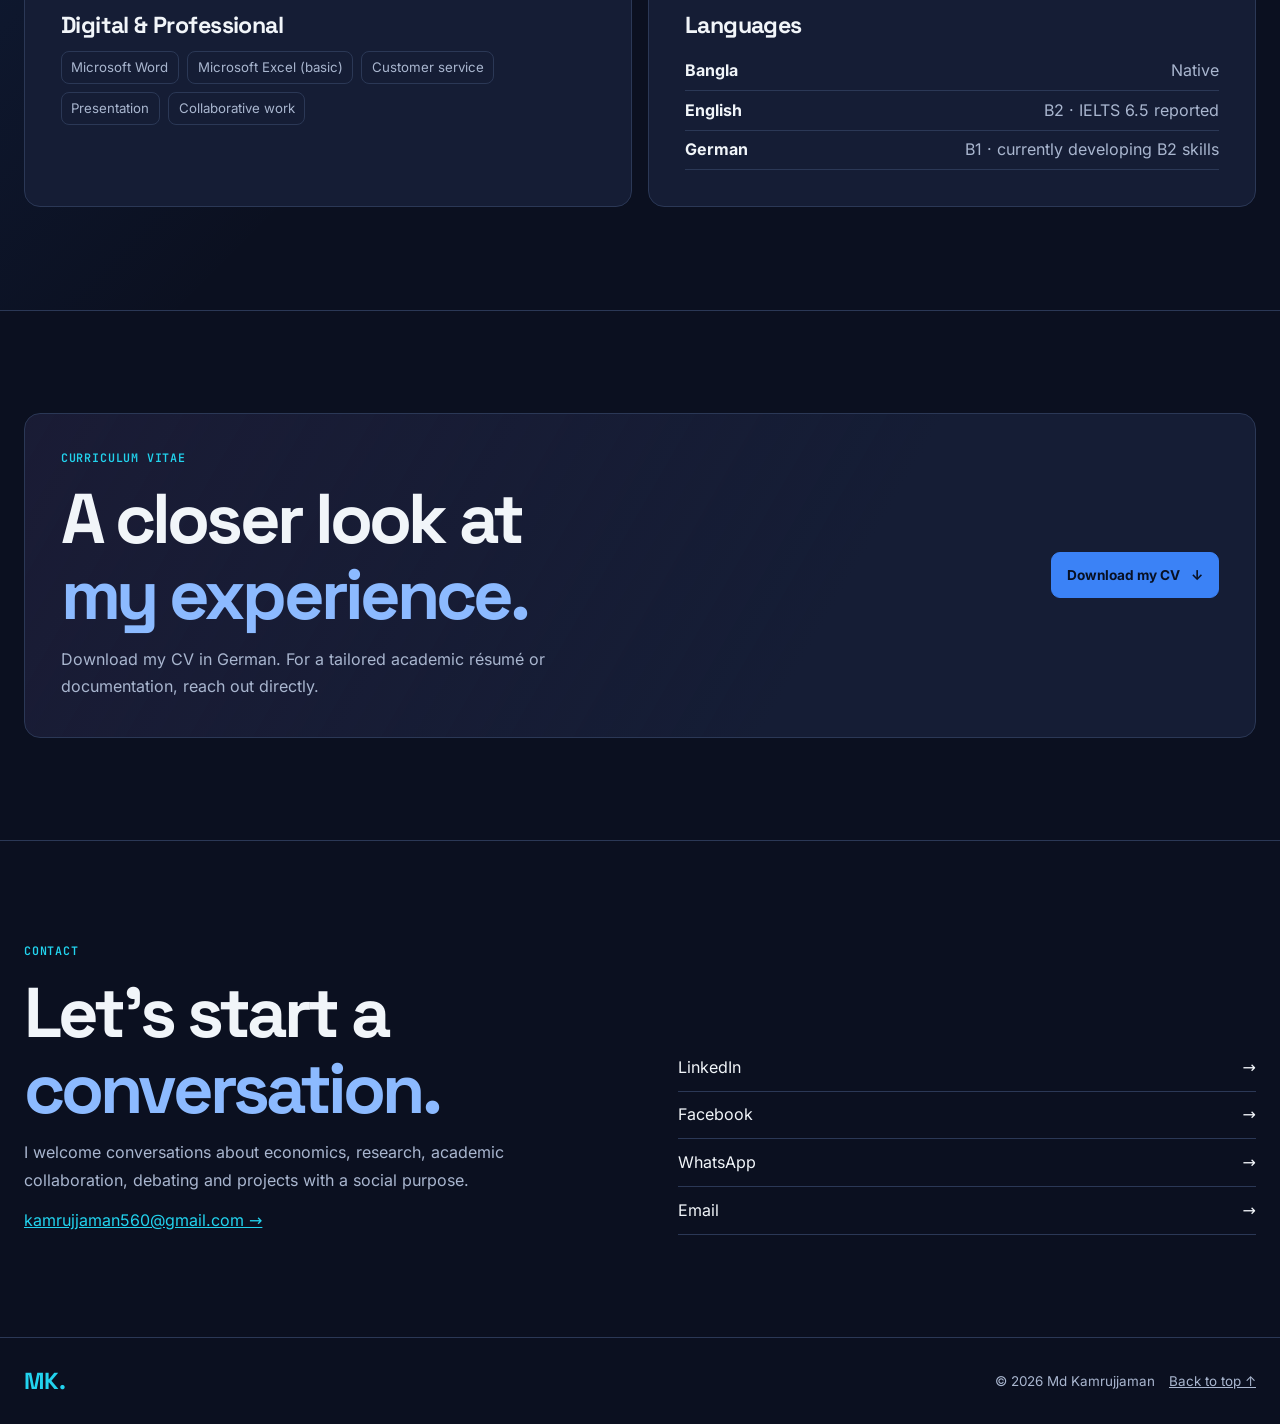
==== commit c2a6929f: "Update downloadable CV and remove Arong experience" ====
--- a/index.html
+++ b/index.html
@@ -46,7 +46,7 @@
           <div class="hero-actions">
             <a href="#research" class="button button-dark">Projects <span aria-hidden="true">→</span></a>
             <a href="#achievements" class="button button-outline">Achievements</a>
-            <a href="assets/Md-Kamrujjaman-CV.pdf" class="button button-outline" download aria-label="Download CV (PDF)">CV <span aria-hidden="true">↓</span></a>
+            <a href="assets/Md-Kamrujjaman-CV.pdf" class="button button-outline" download="Lebenslauf_Kamrujjaman_Md.pdf" aria-label="Download CV (PDF)">CV <span aria-hidden="true">↓</span></a>
             <a href="#contact" class="button button-outline">Contact</a>
           </div>
         </div>
@@ -77,7 +77,6 @@
       </dialog>
     </div></section>
     <section class="section section-navy" id="experience"><div class="container"><div class="section-heading"><span class="section-index">Leadership & Experience</span><h2>Ideas become impact<br><em>through action.</em></h2></div><div class="experience-grid">
-      <article class="experience-card reveal"><span class="experience-type">CUSTOMER SERVICE · 2023–2025</span><h3>Sales Assistant</h3><p class="exp-organization">Arong · Mymensingh</p><p>Supported customers, sales processes and checkout operations while developing practical communication and teamwork skills.</p></article>
       <article class="experience-card reveal"><span class="experience-type">DEBATE TRAINING · 2022–2024</span><h3>Debate Trainer</h3><p class="exp-organization">Jalalabad Cantonment Public School and College</p><p>Mentored students in critical thinking, public speaking and competitive debate. Teams trained at the institution won national debate competitions.</p></article>
       <article class="experience-card reveal"><span class="experience-type">COMMUNITY SERVICE · 2017–2019</span><h3>Co-founder</h3><p class="exp-organization">Rangdhanu Social Organisation</p><p>Helped organize flood relief, fundraising and the distribution of essential supplies for vulnerable families and children in Sunamganj.</p></article>
       <article class="experience-card reveal"><span class="experience-type">CHILDREN'S RIGHTS · 2017–2018</span><h3>Regional President</h3><p class="exp-organization">National Children Task Force Bangladesh</p><p>Represented young people in the 15th and 16th Child Parliament sessions and supported campaigns addressing child marriage, child labor and access to education.</p></article>
@@ -100,7 +99,7 @@
       </div>
     </div></section>
     <section class="section section-muted" id="skills"><div class="container"><div class="section-heading"><span class="section-index">Capabilities</span><h2>How I <em>contribute.</em></h2></div><div class="skills-grid"><div class="skill-group reveal"><h3>Research & Analysis</h3><div class="skill-tags"><span>Economic reasoning</span><span>Microeconomics</span><span>Macroeconomics</span><span>Statistics coursework</span><span>Analytical thinking</span><span>Public finance</span></div></div><div class="skill-group reveal"><h3>Communication & Leadership</h3><div class="skill-tags"><span>Public speaking</span><span>Competitive debating</span><span>Debate coaching</span><span>Teamwork</span><span>Critical thinking</span><span>Community leadership</span></div></div><div class="skill-group reveal"><h3>Digital & Professional</h3><div class="skill-tags"><span>Microsoft Word</span><span>Microsoft Excel (basic)</span><span>Customer service</span><span>Presentation</span><span>Collaborative work</span></div></div><div class="skill-group reveal"><h3>Languages</h3><div class="language-list"><div><strong>Bangla</strong><span>Native</span></div><div><strong>English</strong><span>B2 · IELTS 6.5 reported</span></div><div><strong>German</strong><span>B1 · currently developing B2 skills</span></div></div></div></div></div></section>
-    <section class="section cv-section" id="cv"><div class="container cv-strip reveal"><div><span class="section-index">Curriculum Vitae</span><h2>A closer look at<br><em>my experience.</em></h2><p>Download my current short-form CV (German). For a tailored academic résumé or documentation, reach out directly.</p></div><a href="assets/Md-Kamrujjaman-CV.pdf" class="button button-dark" download>Download my CV <span aria-hidden="true">↓</span></a></div></section>
+    <section class="section cv-section" id="cv"><div class="container cv-strip reveal"><div><span class="section-index">Curriculum Vitae</span><h2>A closer look at<br><em>my experience.</em></h2><p>Download my CV in German. For a tailored academic résumé or documentation, reach out directly.</p></div><a href="assets/Md-Kamrujjaman-CV.pdf" class="button button-dark" download="Lebenslauf_Kamrujjaman_Md.pdf">Download my CV <span aria-hidden="true">↓</span></a></div></section>
     <section class="section contact-section" id="contact"><div class="container"><span class="section-index">Contact</span><div class="contact-layout"><div><h2>Let’s start a<br><em>conversation.</em></h2><p>I welcome conversations about economics, research, academic collaboration, debating and projects with a social purpose.</p><a href="mailto:kamrujjaman560@gmail.com" class="contact-email">kamrujjaman560@gmail.com <span aria-hidden="true">→</span></a></div><div class="contact-links"><a href="https://www.linkedin.com/in/kamrujjaman560" target="_blank" rel="noopener noreferrer"><span>LinkedIn</span><span aria-hidden="true">→</span></a><a href="https://www.facebook.com/share/1EDbTvpSVW/" target="_blank" rel="noopener noreferrer"><span>Facebook</span><span aria-hidden="true">→</span></a><a href="https://wa.me/491639284421" target="_blank" rel="noopener noreferrer"><span>WhatsApp</span><span aria-hidden="true">→</span></a><a href="mailto:kamrujjaman560@gmail.com"><span>Email</span><span aria-hidden="true">→</span></a></div></div></div></section>
   </main>
   <footer class="site-footer"><div class="container footer-wrap"><div><a href="#home" class="footer-logo">MK.</a></div><div class="footer-right"><span>© <span id="year">2026</span> Md Kamrujjaman</span><a href="#home">Back to top ↑</a></div></div></footer>
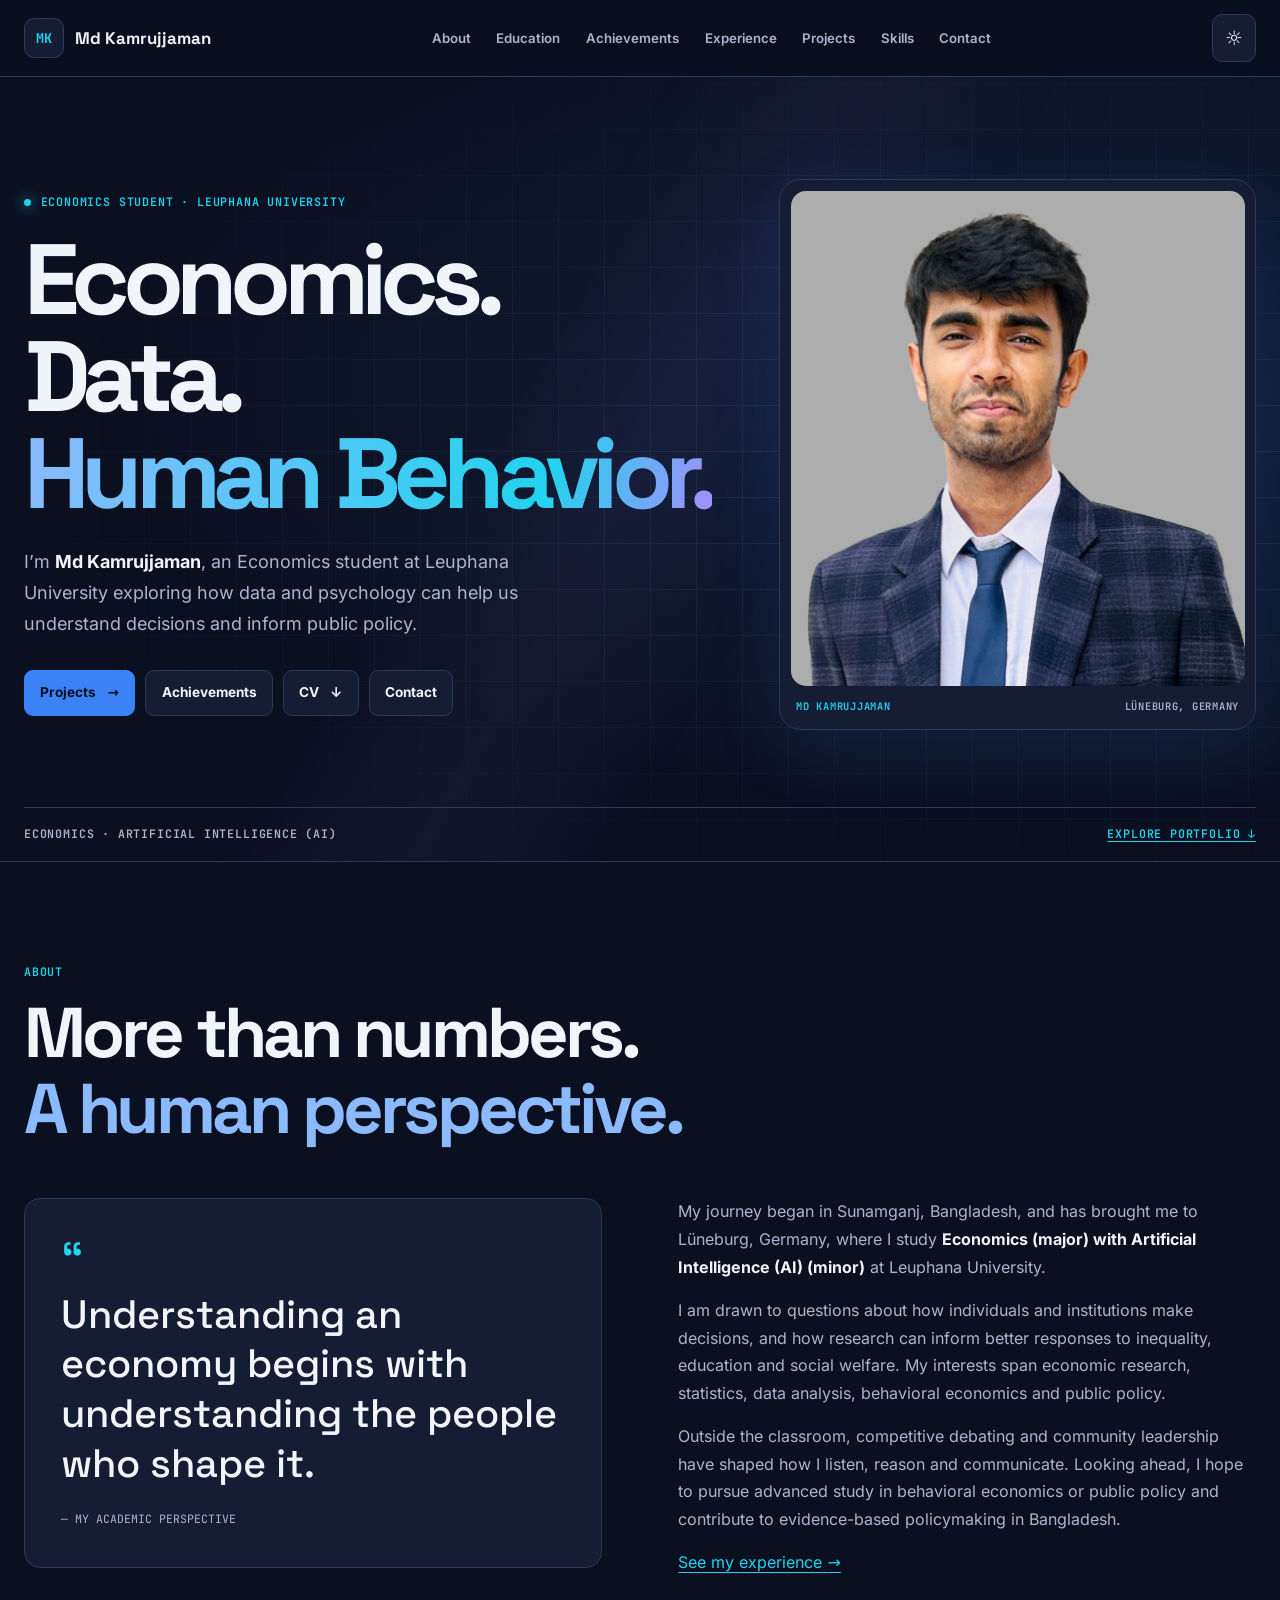
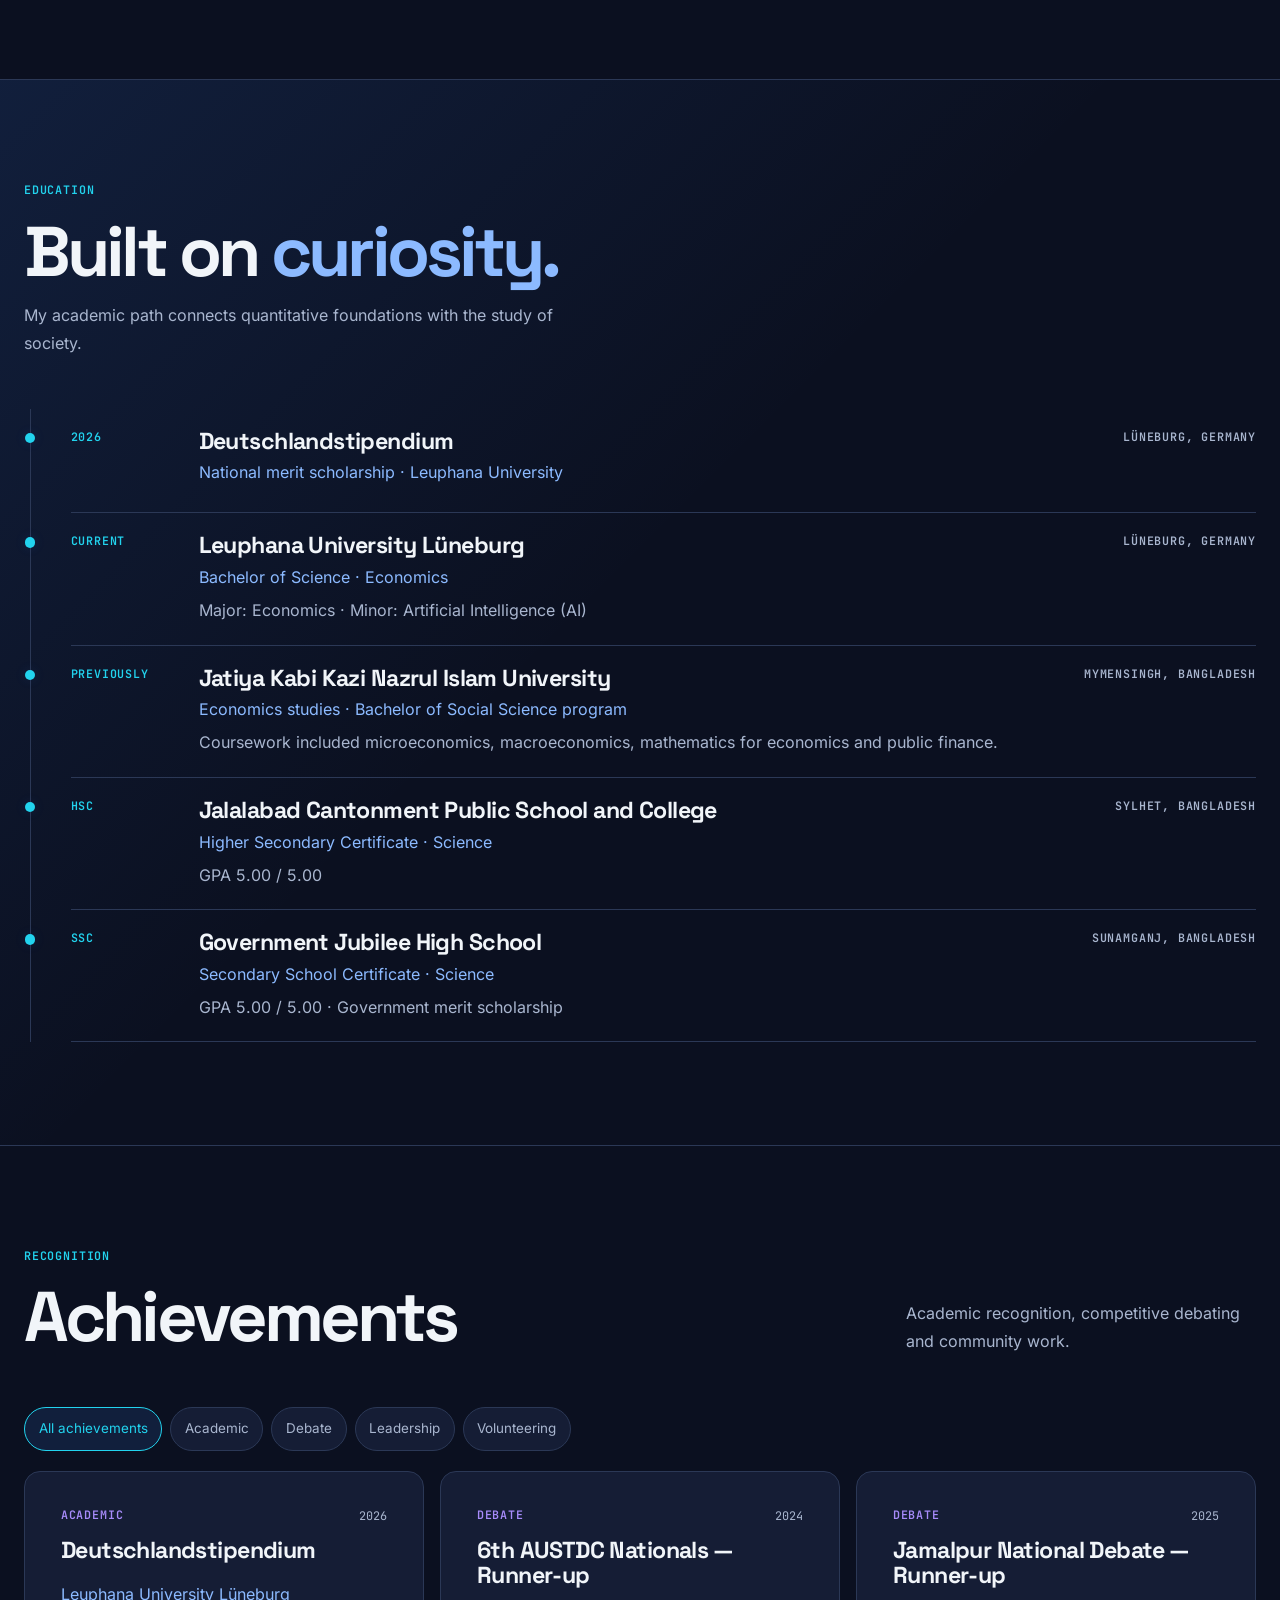
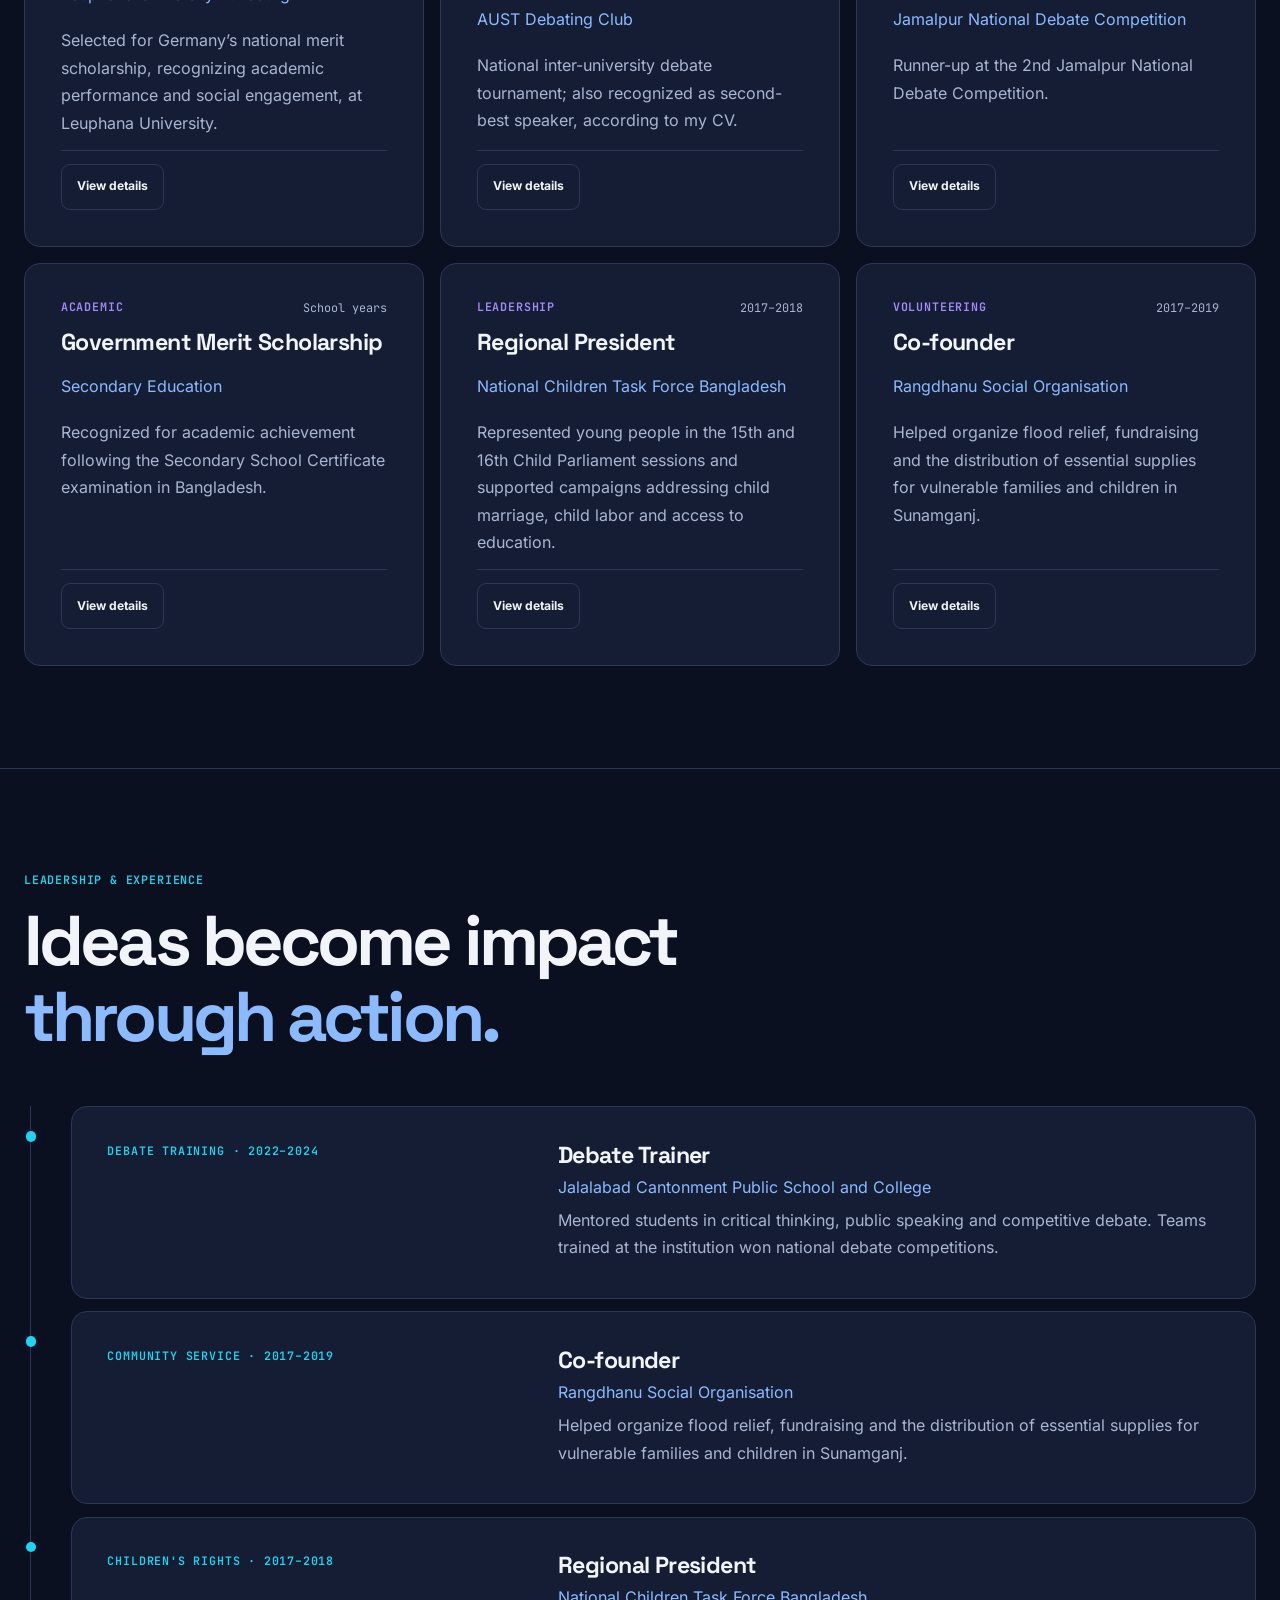
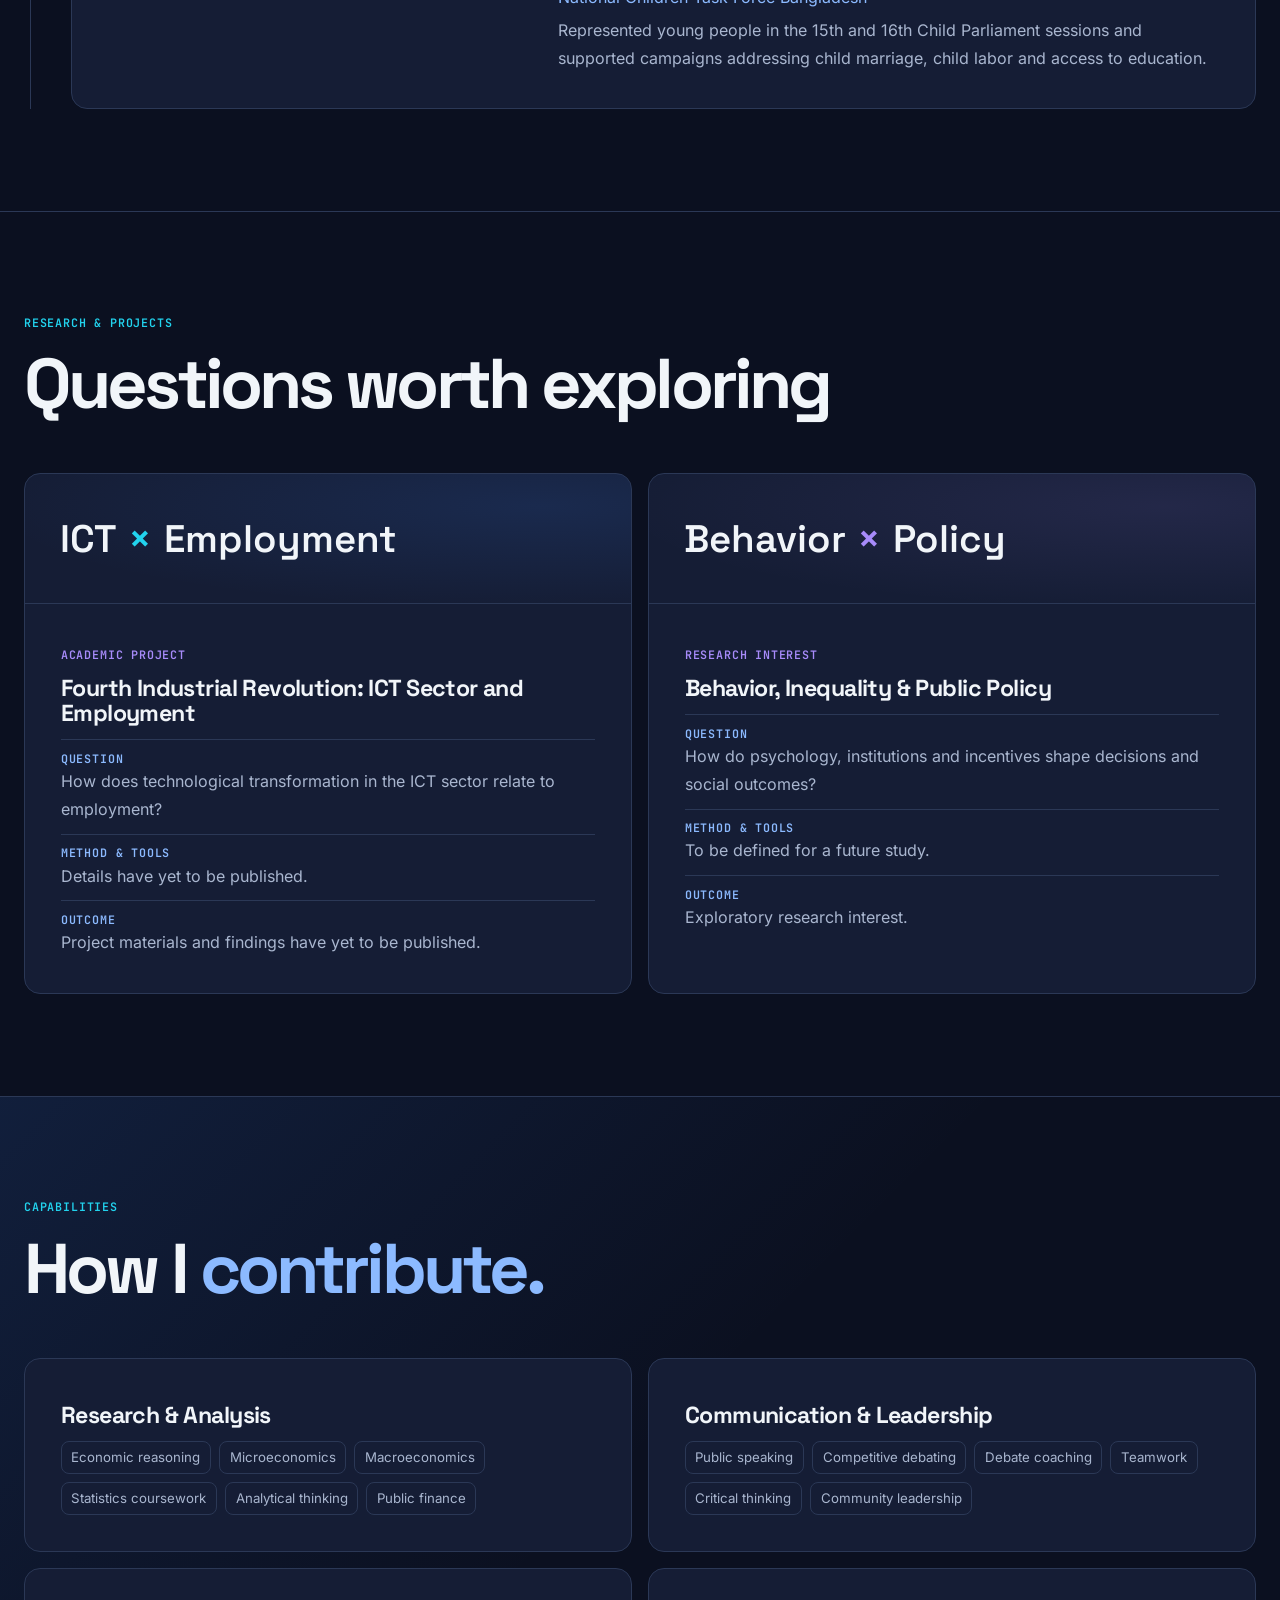
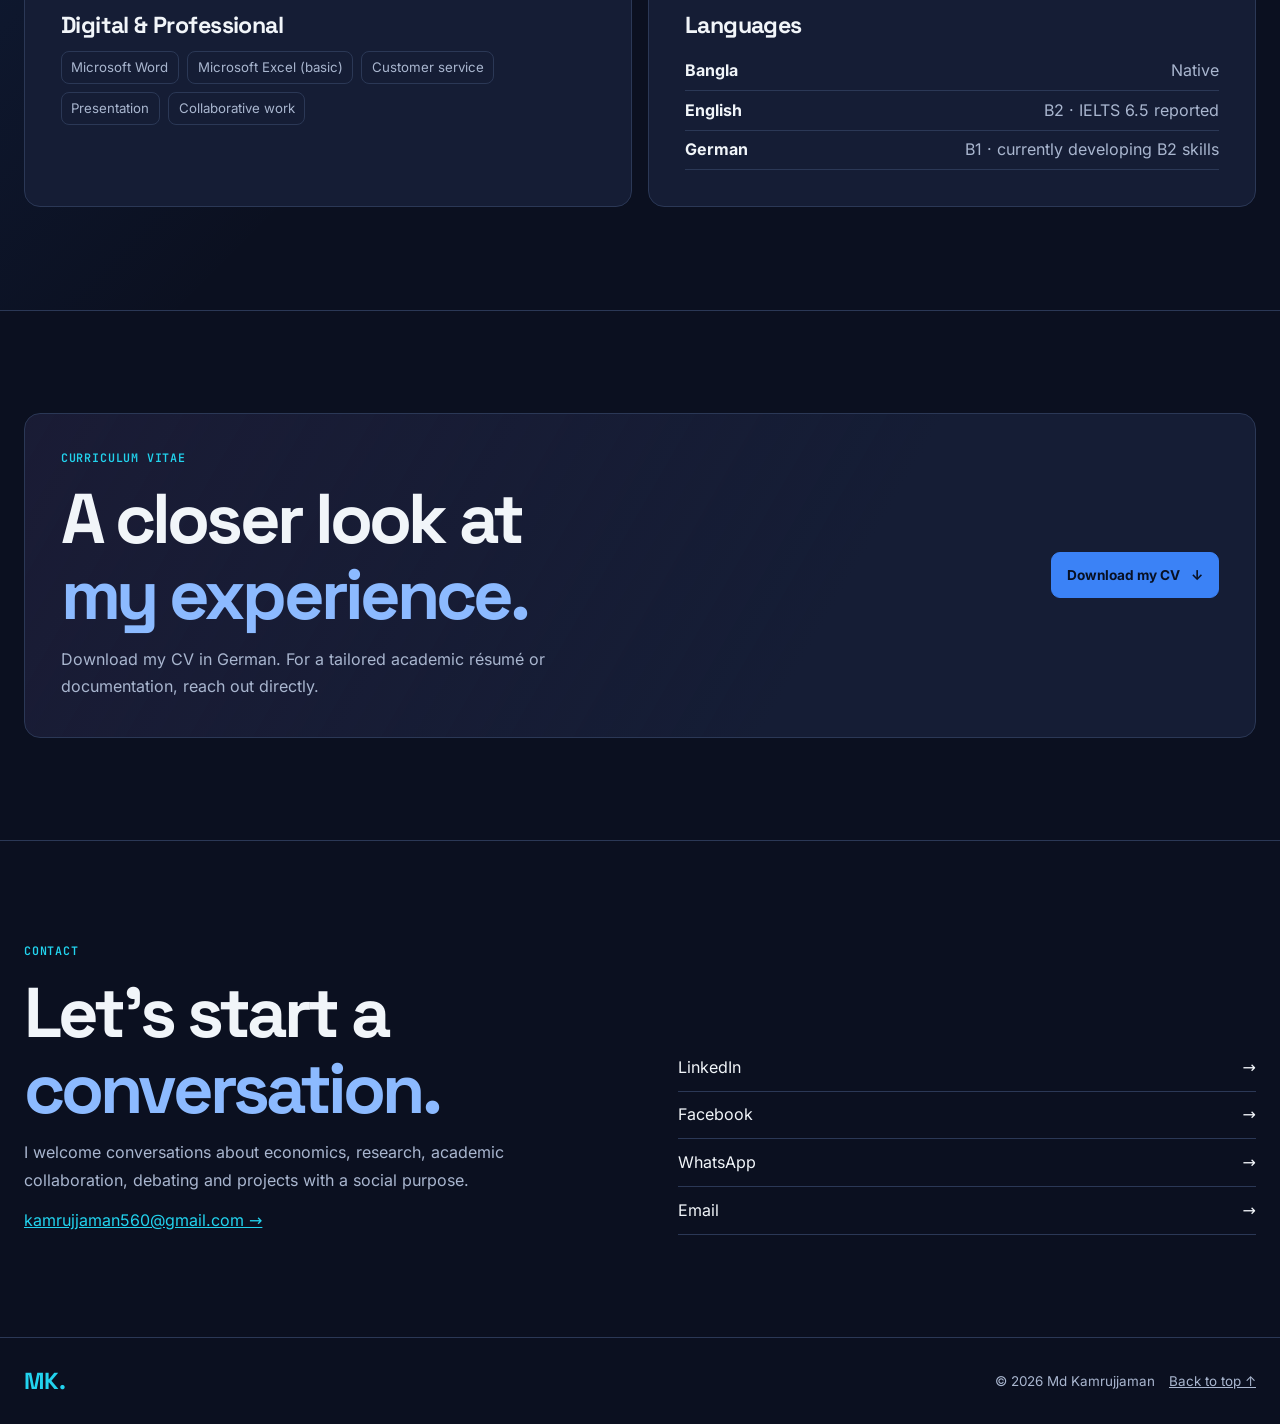
==== commit ea93a7d1: "Restore formal portrait on the homepage" ====
--- a/index.html
+++ b/index.html
@@ -51,7 +51,7 @@
           </div>
         </div>
         <figure class="hero-visual">
-          <div class="portrait-frame"><img src="assets/photos/portrait.jpg" alt="Portrait of Md Kamrujjaman" width="2048" height="1450" fetchpriority="high"></div>
+          <div class="portrait-frame"><img src="assets/photos/portrait.jpg" alt="Portrait of Md Kamrujjaman" width="1836" height="1989" fetchpriority="high"></div>
           <figcaption class="image-caption"><span>Md Kamrujjaman</span><span>Lüneburg, Germany</span></figcaption>
         </figure>
       </div>
--- a/style.css
+++ b/style.css
@@ -107,7 +107,7 @@
 .button:hover, .button:focus-visible { border-color: var(--cyan); transform: translateY(-2px); }
 .hero-visual { padding: .65rem; border: 1px solid var(--line); border-radius: 22px; background: var(--panel); box-shadow: 0 22px 70px var(--glow); }
 .portrait-frame { aspect-ratio: 1 / 1.09; overflow: hidden; border-radius: 15px; background: var(--bg); }
-.portrait-frame img { width: 100%; height: 100%; object-fit: cover; object-position: 20% 40%; }
+.portrait-frame img { width: 100%; height: 100%; object-fit: cover; object-position: center 12%; }
 .image-caption { display: flex; justify-content: space-between; flex-wrap: wrap; gap: .35rem .8rem; padding: .85rem .35rem .25rem; color: var(--muted); font-size: .65rem; }
 .image-caption span:first-child { color: var(--cyan); }
 .hero-bottom { margin-top: clamp(3rem, 6vw, 6rem); border-top: 1px solid var(--line); padding-block: 1.1rem; color: var(--muted); display: flex; flex-wrap: wrap; justify-content: space-between; gap: .75rem; }
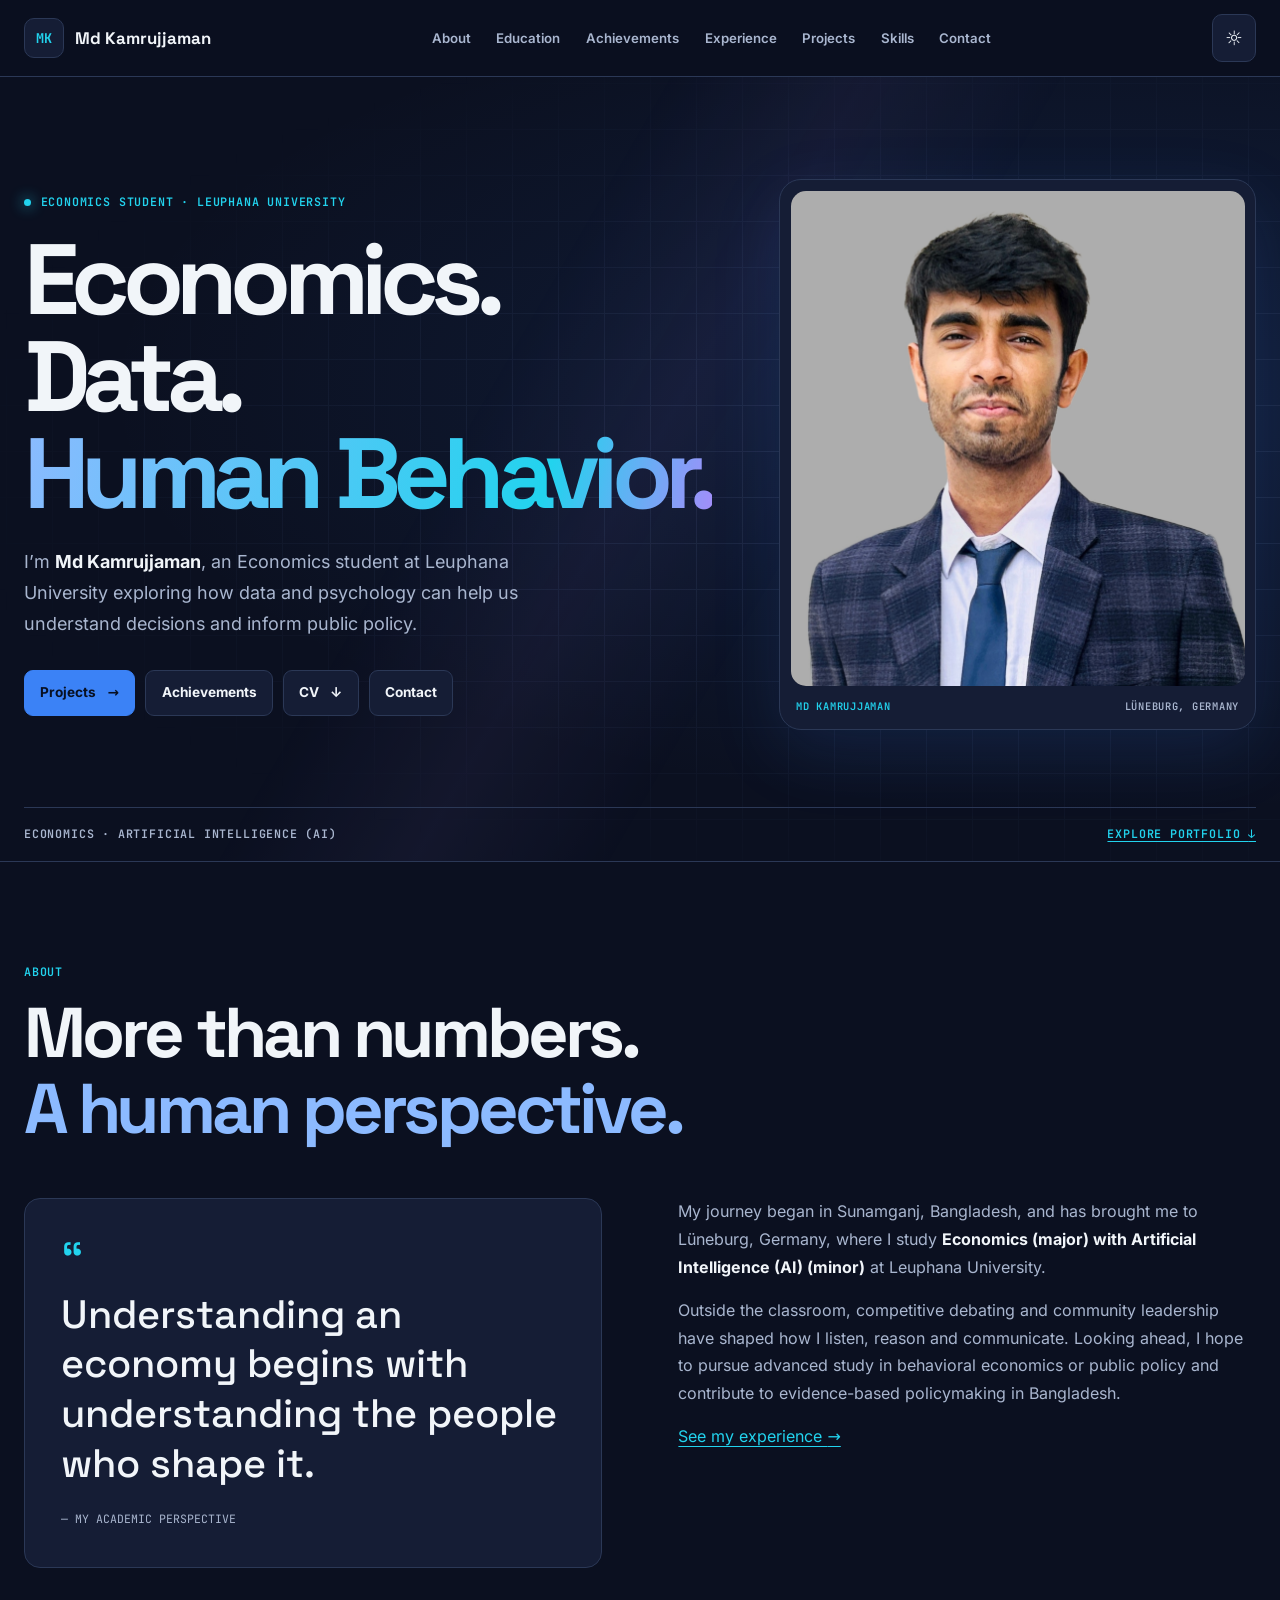
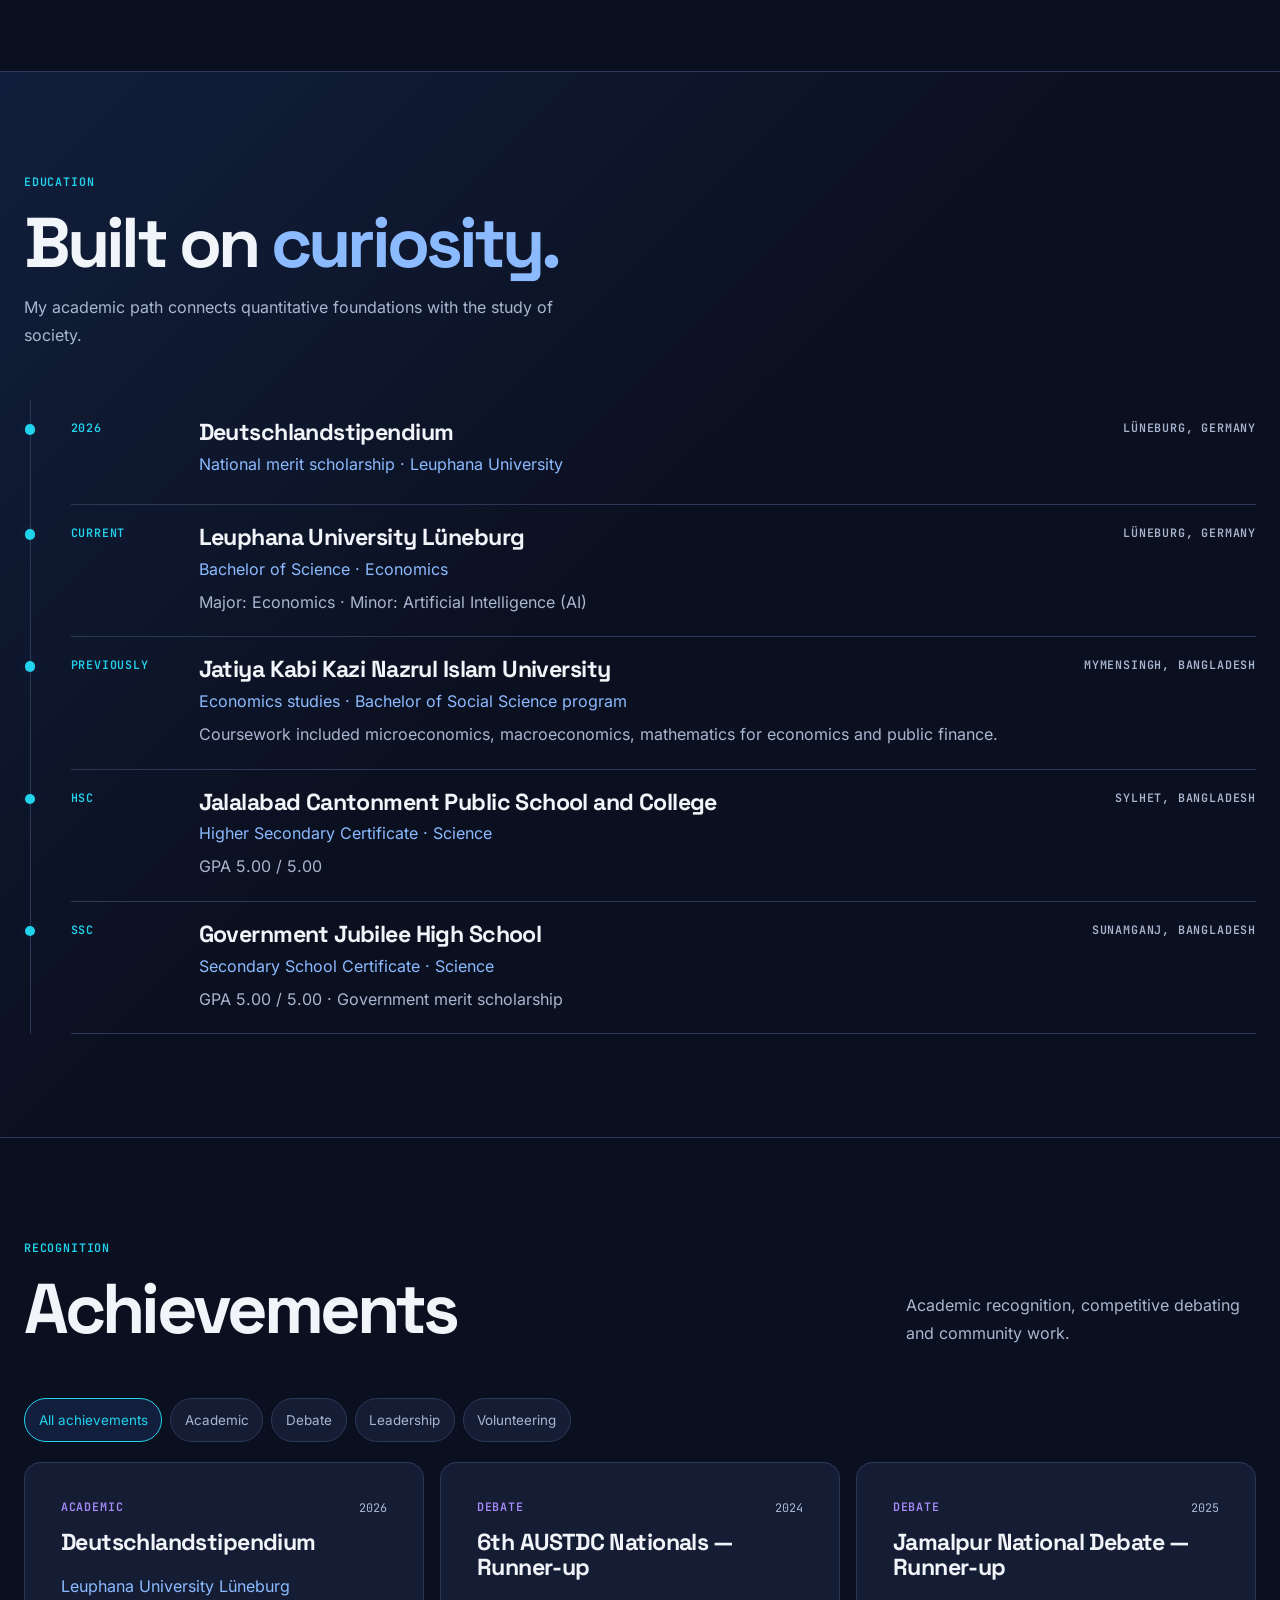
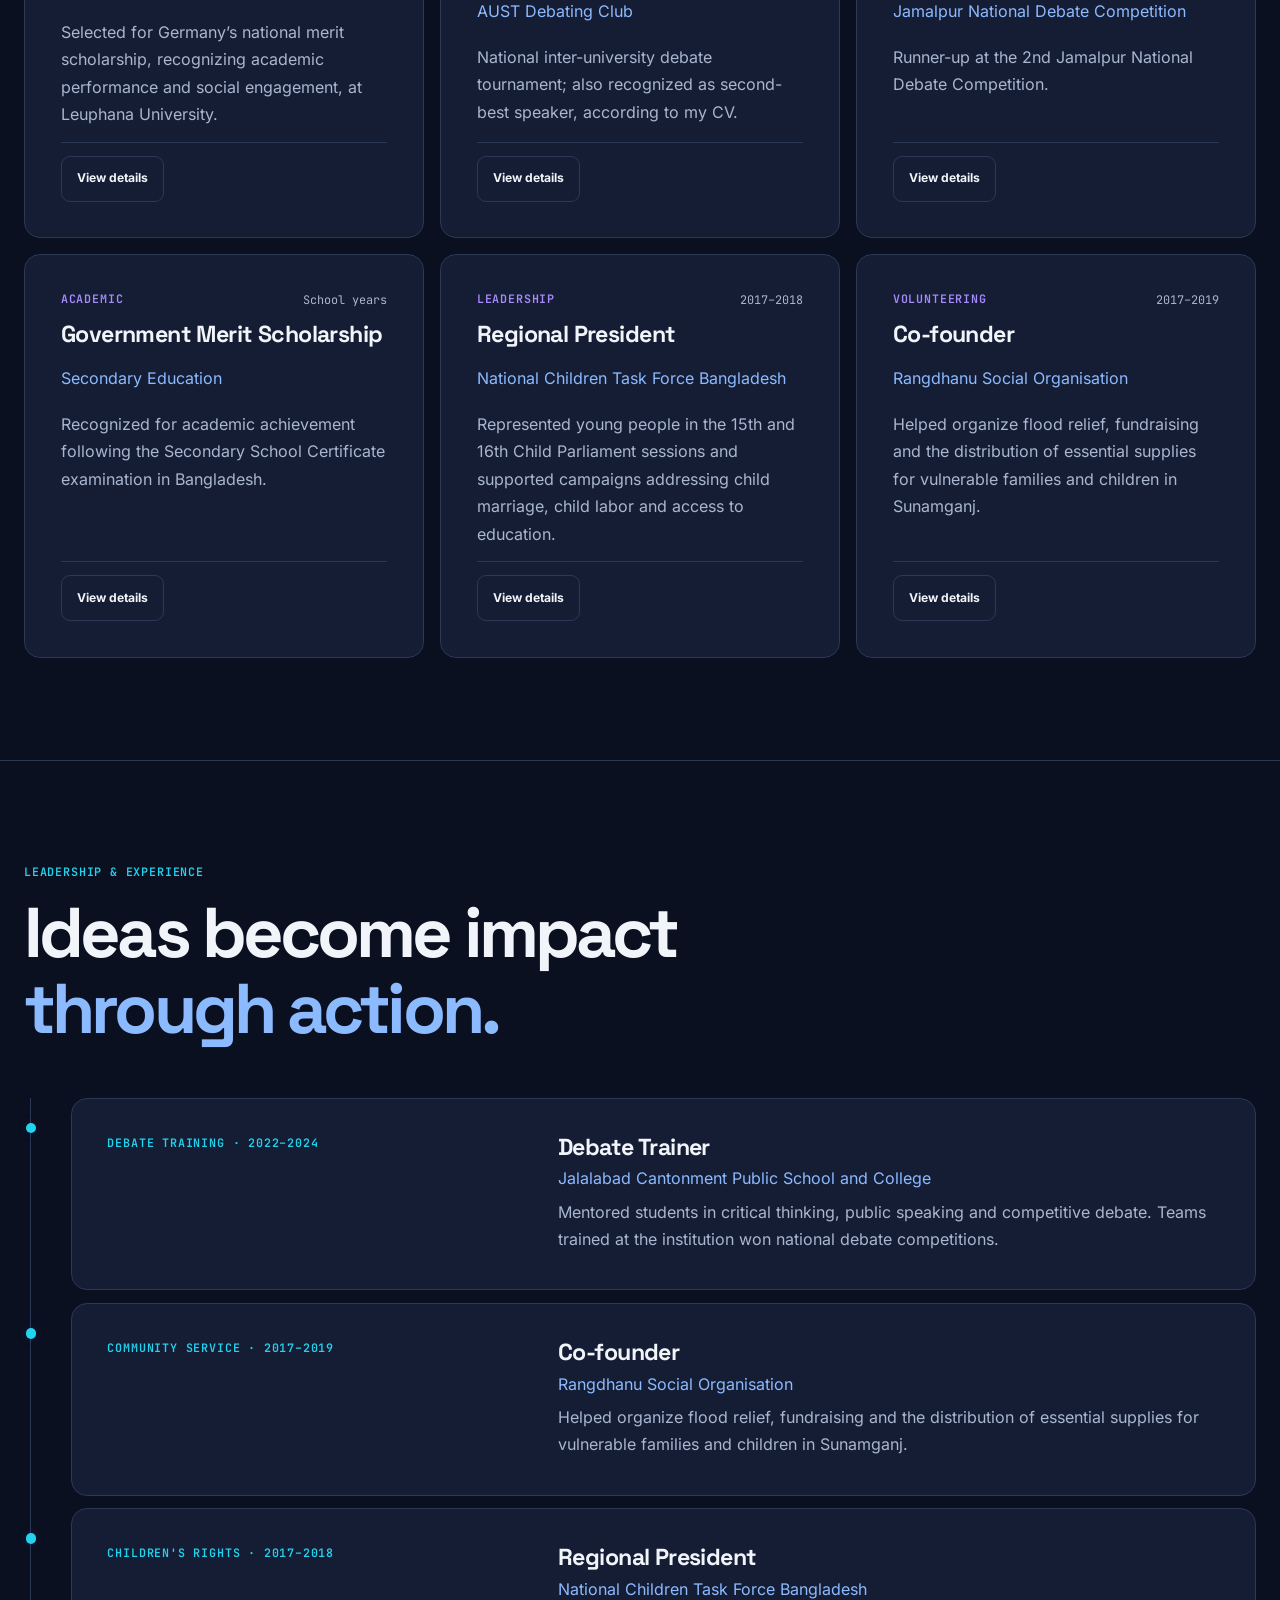
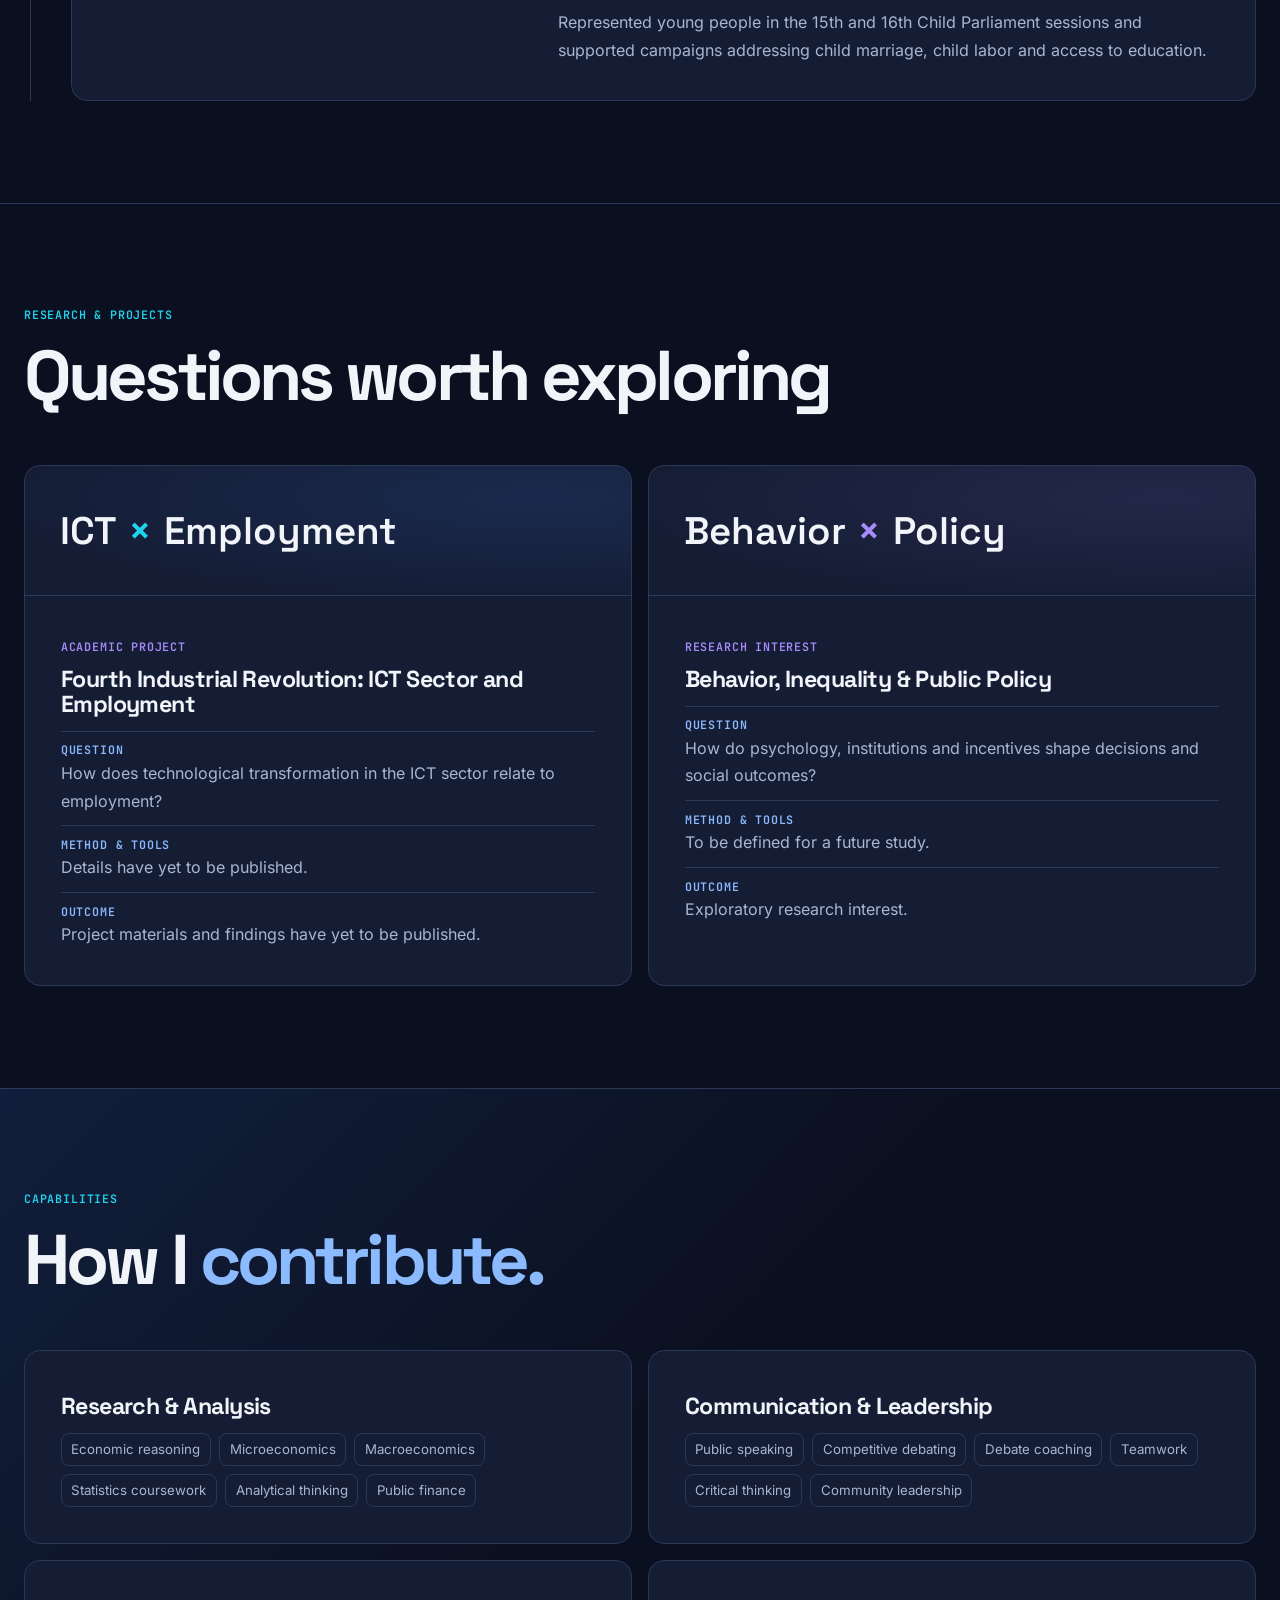
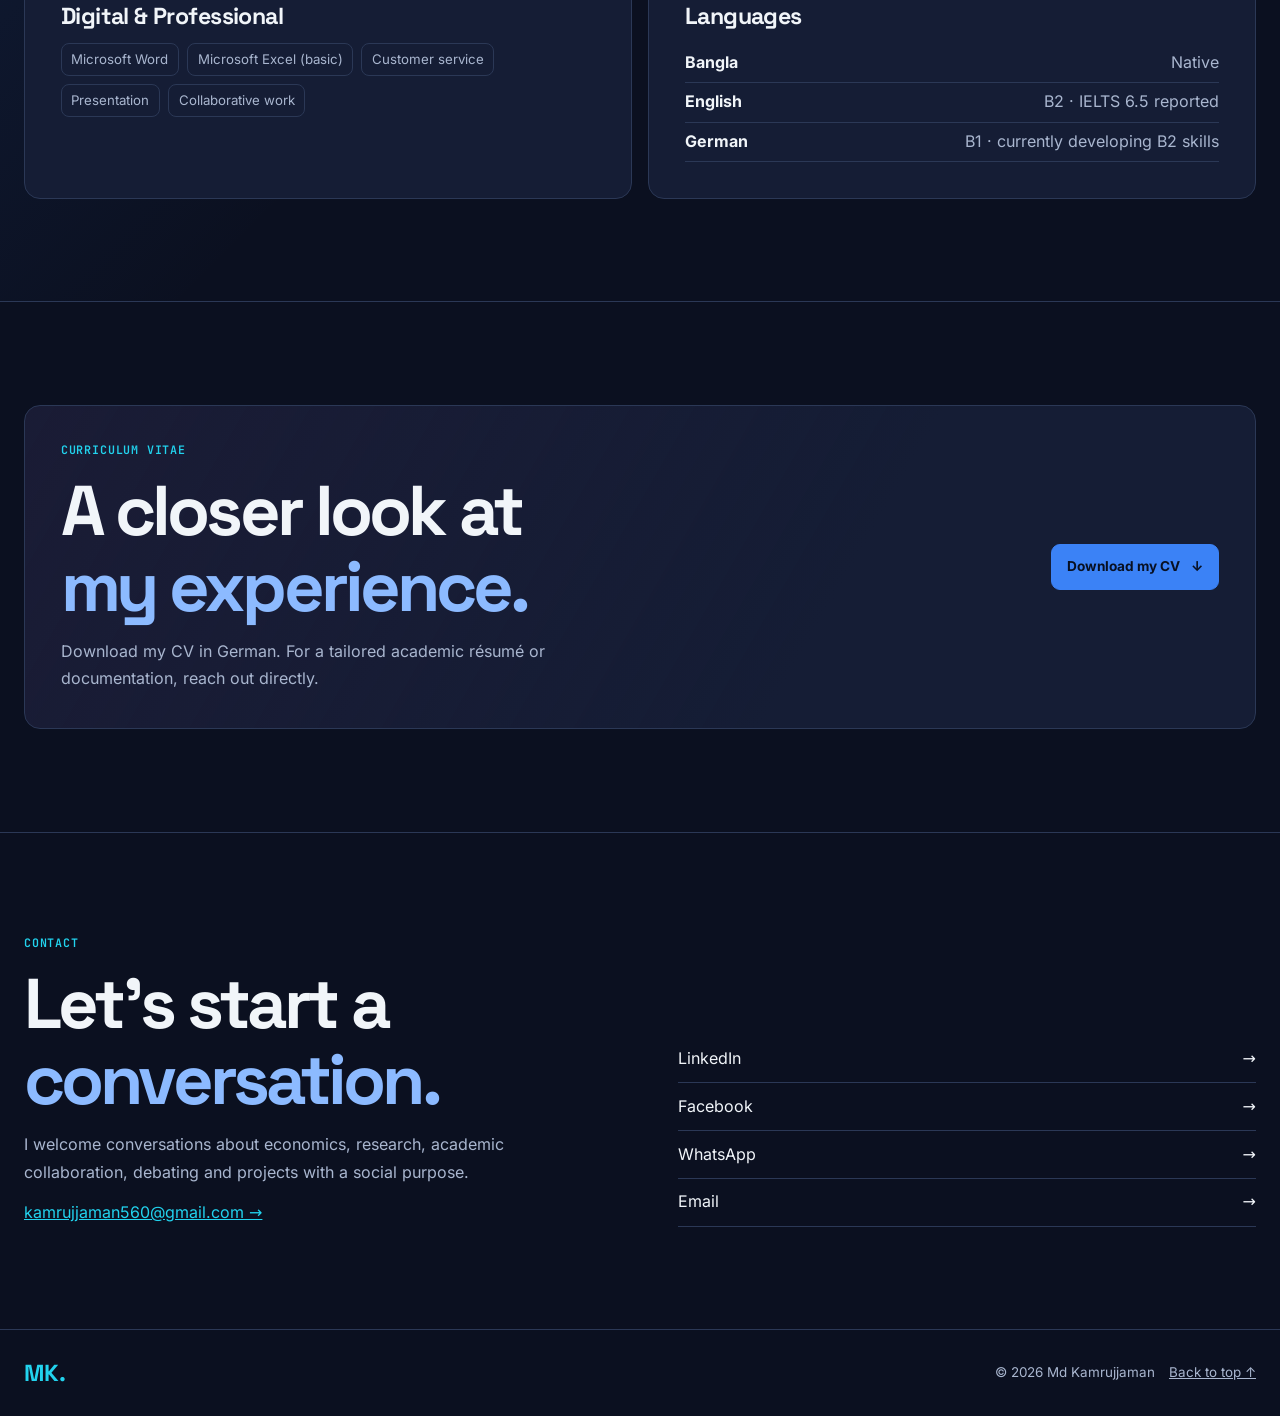
==== commit 2a26fa43: "Remove research interests paragraph from About" ====
--- a/index.html
+++ b/index.html
@@ -59,7 +59,7 @@
     </section>
     <section class="section section-about" id="about"><div class="container">
       <div class="section-heading"><span class="section-index">About</span><h2>More than numbers.<br><em>A human perspective.</em></h2></div>
-      <div class="about-layout"><div class="about-quote reveal"><div class="quote-mark">“</div><p>Understanding an economy begins with understanding the people who shape it.</p><span>— MY ACADEMIC PERSPECTIVE</span></div><div class="about-text reveal"><p>My journey began in Sunamganj, Bangladesh, and has brought me to Lüneburg, Germany, where I study <strong>Economics (major) with Artificial Intelligence (AI) (minor)</strong> at Leuphana University.</p><p>I am drawn to questions about how individuals and institutions make decisions, and how research can inform better responses to inequality, education and social welfare. My interests span economic research, statistics, data analysis, behavioral economics and public policy.</p><p>Outside the classroom, competitive debating and community leadership have shaped how I listen, reason and communicate. Looking ahead, I hope to pursue advanced study in behavioral economics or public policy and contribute to evidence-based policymaking in Bangladesh.</p><a class="text-link" href="#experience">See my experience <span aria-hidden="true">→</span></a></div></div>
+      <div class="about-layout"><div class="about-quote reveal"><div class="quote-mark">“</div><p>Understanding an economy begins with understanding the people who shape it.</p><span>— MY ACADEMIC PERSPECTIVE</span></div><div class="about-text reveal"><p>My journey began in Sunamganj, Bangladesh, and has brought me to Lüneburg, Germany, where I study <strong>Economics (major) with Artificial Intelligence (AI) (minor)</strong> at Leuphana University.</p><p>Outside the classroom, competitive debating and community leadership have shaped how I listen, reason and communicate. Looking ahead, I hope to pursue advanced study in behavioral economics or public policy and contribute to evidence-based policymaking in Bangladesh.</p><a class="text-link" href="#experience">See my experience <span aria-hidden="true">→</span></a></div></div>
     </div></section>
     <section class="section section-muted" id="education"><div class="container"><div class="section-heading"><span class="section-index">Education</span><h2>Built on <em>curiosity.</em></h2><p>My academic path connects quantitative foundations with the study of society.</p></div>
       <div class="education-list">
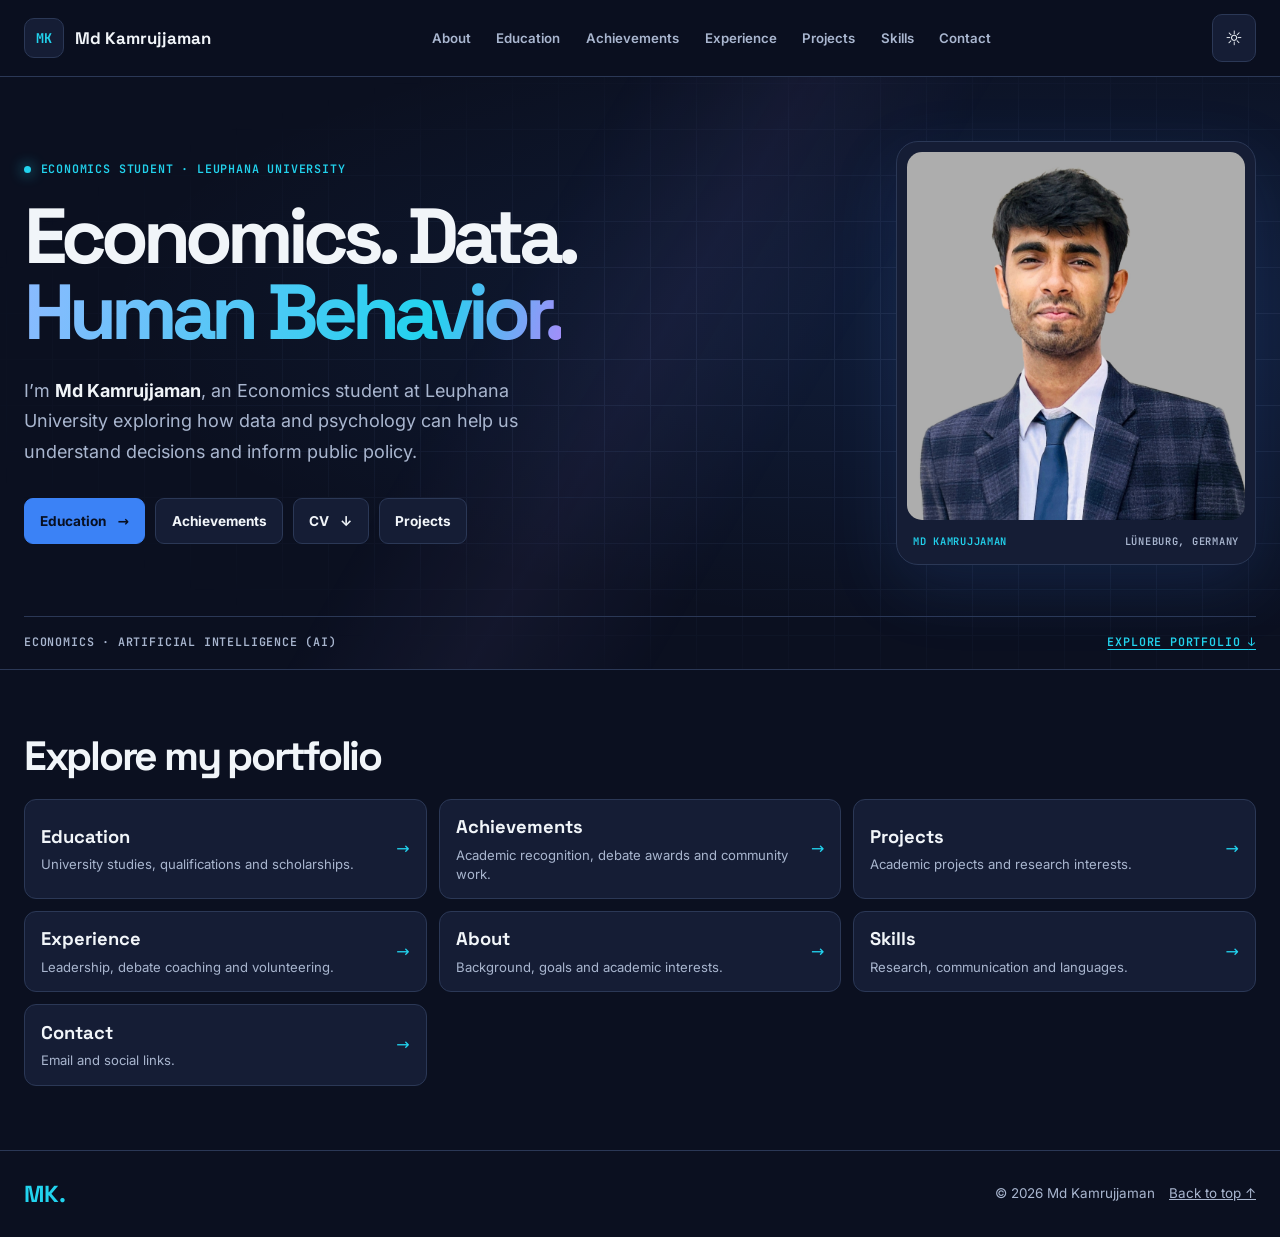
==== commit 9ea12756: "Split portfolio into a compact homepage and detail pages" ====
--- a/index.html
+++ b/index.html
@@ -16,16 +16,15 @@
   <link rel="preload" href="assets/fonts/space-grotesk.woff2" as="font" type="font/woff2" crossorigin>
   <link rel="stylesheet" href="style.css">
   <script src="theme.js"></script>
-  <script src="achievements.js" defer></script>
   <script src="script.js" defer></script>
 </head>
 <body>
   <a class="skip-link" href="#main">Skip to content</a>
   <header class="site-header" id="top">
     <div class="nav-wrap container">
-      <a class="wordmark" href="#home" aria-label="Md Kamrujjaman home"><span class="monogram" aria-hidden="true">MK</span><span>Md Kamrujjaman</span></a>
+      <a class="wordmark" href="./" aria-label="Md Kamrujjaman home"><span class="monogram" aria-hidden="true">MK</span><span>Md Kamrujjaman</span></a>
       <nav class="site-nav" id="site-nav" aria-label="Primary navigation">
-        <a href="#about">About</a><a href="#education">Education</a><a href="#achievements">Achievements</a><a href="#experience">Experience</a><a href="#research">Projects</a><a href="#skills">Skills</a><a href="#contact">Contact</a>
+        <a href="about.html">About</a><a href="education.html">Education</a><a href="achievements.html">Achievements</a><a href="experience.html">Experience</a><a href="projects.html">Projects</a><a href="skills.html">Skills</a><a href="contact.html">Contact</a>
       </nav>
       <div class="nav-actions">
         <button class="theme-toggle" type="button" aria-label="Light mode" aria-pressed="false" title="Toggle light mode" hidden><span class="theme-icon" aria-hidden="true">☼</span></button>
@@ -39,15 +38,14 @@
       <div class="container hero-grid">
         <div class="hero-copy">
           <p class="eyebrow"><span class="status-dot"></span> Economics student · Leuphana University</p>
-          <h1>Economics.<br>
-          Data.<br>
+          <h1>Economics. Data.<br>
           <em>Human Behavior.</em></h1>
           <p class="hero-lead">I’m <strong>Md Kamrujjaman</strong>, an Economics student at Leuphana University exploring how data and psychology can help us understand decisions and inform public policy.</p>
           <div class="hero-actions">
-            <a href="#research" class="button button-dark">Projects <span aria-hidden="true">→</span></a>
-            <a href="#achievements" class="button button-outline">Achievements</a>
-            <a href="assets/Md-Kamrujjaman-CV.pdf" class="button button-outline" download="Lebenslauf_Kamrujjaman_Md.pdf" aria-label="Download CV (PDF)">CV <span aria-hidden="true">↓</span></a>
-            <a href="#contact" class="button button-outline">Contact</a>
+            <a href="education.html" class="button button-dark">Education <span aria-hidden="true">→</span></a>
+            <a href="achievements.html" class="button button-outline">Achievements</a>
+            <a href="assets/Md-Kamrujjaman-CV.pdf" class="button button-outline" id="cv" download="Lebenslauf_Kamrujjaman_Md.pdf" aria-label="Download CV (PDF)">CV <span aria-hidden="true">↓</span></a>
+            <a href="projects.html" class="button button-outline">Projects</a>
           </div>
         </div>
         <figure class="hero-visual">
@@ -55,53 +53,44 @@
           <figcaption class="image-caption"><span>Md Kamrujjaman</span><span>Lüneburg, Germany</span></figcaption>
         </figure>
       </div>
-      <div class="container hero-bottom"><span>Economics · Artificial Intelligence (AI)</span><a href="#about">Explore portfolio <span aria-hidden="true">↓</span></a></div>
+      <div class="container hero-bottom"><span>Economics · Artificial Intelligence (AI)</span><a href="#portfolio">Explore portfolio <span aria-hidden="true">↓</span></a></div>
     </section>
-    <section class="section section-about" id="about"><div class="container">
-      <div class="section-heading"><span class="section-index">About</span><h2>More than numbers.<br><em>A human perspective.</em></h2></div>
-      <div class="about-layout"><div class="about-quote reveal"><div class="quote-mark">“</div><p>Understanding an economy begins with understanding the people who shape it.</p><span>— MY ACADEMIC PERSPECTIVE</span></div><div class="about-text reveal"><p>My journey began in Sunamganj, Bangladesh, and has brought me to Lüneburg, Germany, where I study <strong>Economics (major) with Artificial Intelligence (AI) (minor)</strong> at Leuphana University.</p><p>Outside the classroom, competitive debating and community leadership have shaped how I listen, reason and communicate. Looking ahead, I hope to pursue advanced study in behavioral economics or public policy and contribute to evidence-based policymaking in Bangladesh.</p><a class="text-link" href="#experience">See my experience <span aria-hidden="true">→</span></a></div></div>
-    </div></section>
-    <section class="section section-muted" id="education"><div class="container"><div class="section-heading"><span class="section-index">Education</span><h2>Built on <em>curiosity.</em></h2><p>My academic path connects quantitative foundations with the study of society.</p></div>
-      <div class="education-list">
-      <article class="education-item reveal"><div class="edu-year">2026</div><div><h3>Deutschlandstipendium</h3><p class="edu-degree">National merit scholarship · Leuphana University</p></div><span class="edu-place">LÜNEBURG, GERMANY</span></article><article class="education-item reveal"><div class="edu-year">CURRENT</div><div><h3>Leuphana University Lüneburg</h3><p class="edu-degree">Bachelor of Science · Economics</p><p>Major: Economics · Minor: Artificial Intelligence (AI)</p></div><span class="edu-place">LÜNEBURG, GERMANY</span></article><article class="education-item reveal"><div class="edu-year">PREVIOUSLY</div><div><h3>Jatiya Kabi Kazi Nazrul Islam University</h3><p class="edu-degree">Economics studies · Bachelor of Social Science program</p><p>Coursework included microeconomics, macroeconomics, mathematics for economics and public finance.</p></div><span class="edu-place">MYMENSINGH, BANGLADESH</span></article><article class="education-item reveal"><div class="edu-year">HSC</div><div><h3>Jalalabad Cantonment Public School and College</h3><p class="edu-degree">Higher Secondary Certificate · Science</p><p>GPA 5.00 / 5.00</p></div><span class="edu-place">SYLHET, BANGLADESH</span></article><article class="education-item reveal"><div class="edu-year">SSC</div><div><h3>Government Jubilee High School</h3><p class="edu-degree">Secondary School Certificate · Science</p><p>GPA 5.00 / 5.00 · Government merit scholarship</p></div><span class="edu-place">SUNAMGANJ, BANGLADESH</span></article></div>
-    </div></section>
-    <section class="section" id="achievements"><div class="container">
-      <div class="section-heading heading-split"><div><span class="section-index">Recognition</span><h2>Achievements</h2></div><p>Academic recognition, competitive debating and community work.</p></div>
-      <div class="filter-tabs" role="group" aria-label="Filter achievements"></div>
-      <p class="sr-only" id="achievement-status" role="status"></p>
-      <div class="achievement-grid"></div>
-      <noscript><p>Deutschlandstipendium, 6th AUSTDC Nationals runner-up and second-best speaker, Jamalpur National Debate runner-up, and a Government Merit Scholarship. See <a href="#experience">experience</a> for leadership and volunteering.</p></noscript>
-      <dialog id="achievement-dialog" aria-labelledby="achievement-title">
-        <form method="dialog"><button class="dialog-close" type="submit" autofocus>Close <span aria-hidden="true">×</span></button></form>
-        <div class="dialog-content"></div>
-      </dialog>
-    </div></section>
-    <section class="section section-navy" id="experience"><div class="container"><div class="section-heading"><span class="section-index">Leadership & Experience</span><h2>Ideas become impact<br><em>through action.</em></h2></div><div class="experience-grid">
-      <article class="experience-card reveal"><span class="experience-type">DEBATE TRAINING · 2022–2024</span><h3>Debate Trainer</h3><p class="exp-organization">Jalalabad Cantonment Public School and College</p><p>Mentored students in critical thinking, public speaking and competitive debate. Teams trained at the institution won national debate competitions.</p></article>
-      <article class="experience-card reveal"><span class="experience-type">COMMUNITY SERVICE · 2017–2019</span><h3>Co-founder</h3><p class="exp-organization">Rangdhanu Social Organisation</p><p>Helped organize flood relief, fundraising and the distribution of essential supplies for vulnerable families and children in Sunamganj.</p></article>
-      <article class="experience-card reveal"><span class="experience-type">CHILDREN'S RIGHTS · 2017–2018</span><h3>Regional President</h3><p class="exp-organization">National Children Task Force Bangladesh</p><p>Represented young people in the 15th and 16th Child Parliament sessions and supported campaigns addressing child marriage, child labor and access to education.</p></article>
-    </div></div></section>
-    <section class="section" id="research"><div class="container">
-      <div class="section-heading"><span class="section-index">Research & projects</span><h2>Questions worth exploring</h2></div>
-      <div class="projects-grid">
-        <article class="project-card reveal">
-          <div class="project-visual" aria-hidden="true">ICT <span>×</span> Employment</div>
-          <div class="project-content"><span class="chip">Academic project</span><h3>Fourth Industrial Revolution: ICT Sector and Employment</h3>
-            <dl class="project-facts"><div><dt>Question</dt><dd>How does technological transformation in the ICT sector relate to employment?</dd></div><div><dt>Method & tools</dt><dd>Details have yet to be published.</dd></div><div><dt>Outcome</dt><dd>Project materials and findings have yet to be published.</dd></div></dl>
-          </div>
-        </article>
-        <article class="project-card reveal">
-          <div class="project-visual project-visual-two" aria-hidden="true">Behavior <span>×</span> Policy</div>
-          <div class="project-content"><span class="chip">Research interest</span><h3>Behavior, Inequality & Public Policy</h3>
-            <dl class="project-facts"><div><dt>Question</dt><dd>How do psychology, institutions and incentives shape decisions and social outcomes?</dd></div><div><dt>Method & tools</dt><dd>To be defined for a future study.</dd></div><div><dt>Outcome</dt><dd>Exploratory research interest.</dd></div></dl>
-          </div>
-        </article>
+    <section class="portfolio-directory" id="portfolio" aria-labelledby="portfolio-title">
+      <div class="container">
+        <h2 id="portfolio-title">Explore my portfolio</h2>
+        <ul class="portfolio-links">
+        <li><a id="education" href="education.html">
+          <span><strong>Education</strong><span class="portfolio-summary">University studies, qualifications and scholarships.</span></span>
+          <span class="portfolio-arrow" aria-hidden="true">→</span>
+        </a></li>
+        <li><a id="achievements" href="achievements.html">
+          <span><strong>Achievements</strong><span class="portfolio-summary">Academic recognition, debate awards and community work.</span></span>
+          <span class="portfolio-arrow" aria-hidden="true">→</span>
+        </a></li>
+        <li><a id="research" href="projects.html">
+          <span><strong>Projects</strong><span class="portfolio-summary">Academic projects and research interests.</span></span>
+          <span class="portfolio-arrow" aria-hidden="true">→</span>
+        </a></li>
+        <li><a id="experience" href="experience.html">
+          <span><strong>Experience</strong><span class="portfolio-summary">Leadership, debate coaching and volunteering.</span></span>
+          <span class="portfolio-arrow" aria-hidden="true">→</span>
+        </a></li>
+        <li><a id="about" href="about.html">
+          <span><strong>About</strong><span class="portfolio-summary">Background, goals and academic interests.</span></span>
+          <span class="portfolio-arrow" aria-hidden="true">→</span>
+        </a></li>
+        <li><a id="skills" href="skills.html">
+          <span><strong>Skills</strong><span class="portfolio-summary">Research, communication and languages.</span></span>
+          <span class="portfolio-arrow" aria-hidden="true">→</span>
+        </a></li>
+        <li><a id="contact" href="contact.html">
+          <span><strong>Contact</strong><span class="portfolio-summary">Email and social links.</span></span>
+          <span class="portfolio-arrow" aria-hidden="true">→</span>
+        </a></li>
+        </ul>
       </div>
-    </div></section>
-    <section class="section section-muted" id="skills"><div class="container"><div class="section-heading"><span class="section-index">Capabilities</span><h2>How I <em>contribute.</em></h2></div><div class="skills-grid"><div class="skill-group reveal"><h3>Research & Analysis</h3><div class="skill-tags"><span>Economic reasoning</span><span>Microeconomics</span><span>Macroeconomics</span><span>Statistics coursework</span><span>Analytical thinking</span><span>Public finance</span></div></div><div class="skill-group reveal"><h3>Communication & Leadership</h3><div class="skill-tags"><span>Public speaking</span><span>Competitive debating</span><span>Debate coaching</span><span>Teamwork</span><span>Critical thinking</span><span>Community leadership</span></div></div><div class="skill-group reveal"><h3>Digital & Professional</h3><div class="skill-tags"><span>Microsoft Word</span><span>Microsoft Excel (basic)</span><span>Customer service</span><span>Presentation</span><span>Collaborative work</span></div></div><div class="skill-group reveal"><h3>Languages</h3><div class="language-list"><div><strong>Bangla</strong><span>Native</span></div><div><strong>English</strong><span>B2 · IELTS 6.5 reported</span></div><div><strong>German</strong><span>B1 · currently developing B2 skills</span></div></div></div></div></div></section>
-    <section class="section cv-section" id="cv"><div class="container cv-strip reveal"><div><span class="section-index">Curriculum Vitae</span><h2>A closer look at<br><em>my experience.</em></h2><p>Download my CV in German. For a tailored academic résumé or documentation, reach out directly.</p></div><a href="assets/Md-Kamrujjaman-CV.pdf" class="button button-dark" download="Lebenslauf_Kamrujjaman_Md.pdf">Download my CV <span aria-hidden="true">↓</span></a></div></section>
-    <section class="section contact-section" id="contact"><div class="container"><span class="section-index">Contact</span><div class="contact-layout"><div><h2>Let’s start a<br><em>conversation.</em></h2><p>I welcome conversations about economics, research, academic collaboration, debating and projects with a social purpose.</p><a href="mailto:kamrujjaman560@gmail.com" class="contact-email">kamrujjaman560@gmail.com <span aria-hidden="true">→</span></a></div><div class="contact-links"><a href="https://www.linkedin.com/in/kamrujjaman560" target="_blank" rel="noopener noreferrer"><span>LinkedIn</span><span aria-hidden="true">→</span></a><a href="https://www.facebook.com/share/1EDbTvpSVW/" target="_blank" rel="noopener noreferrer"><span>Facebook</span><span aria-hidden="true">→</span></a><a href="https://wa.me/491639284421" target="_blank" rel="noopener noreferrer"><span>WhatsApp</span><span aria-hidden="true">→</span></a><a href="mailto:kamrujjaman560@gmail.com"><span>Email</span><span aria-hidden="true">→</span></a></div></div></div></section>
+    </section>
   </main>
-  <footer class="site-footer"><div class="container footer-wrap"><div><a href="#home" class="footer-logo">MK.</a></div><div class="footer-right"><span>© <span id="year">2026</span> Md Kamrujjaman</span><a href="#home">Back to top ↑</a></div></div></footer>
+  <footer class="site-footer"><div class="container footer-wrap"><div><a href="./" class="footer-logo" aria-label="Homepage">MK.</a></div><div class="footer-right"><span>© <span id="year">2026</span> Md Kamrujjaman</span><a href="#top">Back to top ↑</a></div></div></footer>
 </body>
 </html>
--- a/style.css
+++ b/style.css
@@ -89,28 +89,28 @@
 .nav-actions { gap: .65rem; }
 .theme-toggle, .menu-toggle, .dialog-close { min-height: 44px; min-width: 44px; padding: .35rem .65rem; border: 1px solid var(--line); border-radius: 10px; background: var(--panel); color: var(--text); }
 .theme-icon { font-size: 1.25em; }
-.hero { position: relative; isolation: isolate; overflow: clip; padding-block: clamp(4rem, 8vw, 8rem) 0; }
+.hero { position: relative; isolation: isolate; overflow: clip; padding-block: clamp(2.75rem, 5vw, 5rem) 0; }
 .hero-gridlines { position: absolute; z-index: -1; pointer-events: none; inset: 0; overflow: hidden; background: radial-gradient(ellipse at 86% 40%, var(--glow), transparent 64%); }
 .hero-gridlines::before { content: ""; position: absolute; inset: -40px; background: linear-gradient(var(--line) 1px, transparent 1px), linear-gradient(90deg, var(--line) 1px, transparent 1px); background-size: 46px 46px; mask-image: radial-gradient(ellipse at 78% 49%, #0009, transparent 72%); }
 .hero-gridlines::after { content: ""; position: absolute; inset: 0; background: linear-gradient(120deg, transparent 38%, var(--violet-glow) 50%, transparent 62%); opacity: .6; animation: sweep 3s ease-out both; }
 @keyframes sweep { from { transform: translateX(-25%); opacity: 0; } to { transform: none; opacity: .6; } }
-.hero-grid { display: grid; grid-template-columns: minmax(0, 1.45fr) minmax(0, 1fr); align-items: center; gap: clamp(1.8rem, 5vw, 5rem); }
+.hero-grid { display: grid; grid-template-columns: minmax(0, 1fr) minmax(0, .53fr); align-items: center; gap: clamp(1.8rem, 5vw, 5rem); }
 .eyebrow, .section-index, .edu-year, .edu-place, .experience-type, .chip, .image-caption, .hero-bottom, .project-facts dt { font: 600 .73rem/1.5 var(--mono); letter-spacing: .07em; text-transform: uppercase; }
 .eyebrow { display: flex; align-items: center; gap: .6rem; color: var(--cyan); margin-bottom: 1.3rem; }
 .status-dot { width: 7px; height: 7px; flex: 0 0 7px; border-radius: 100%; background: var(--cyan); box-shadow: 0 0 14px var(--cyan); }
-.hero h1 { font-size: clamp(3.45rem, 7.8vw, 7.55rem); line-height: .97; letter-spacing: -.077em; }
+.hero h1 { font-size: clamp(3.05rem, 6.1vw, 6rem); line-height: .97; letter-spacing: -.077em; }
 .hero h1 em { font-style: normal; color: var(--accent-text); background: linear-gradient(105deg, var(--accent-text), var(--cyan) 75%, var(--violet)); background-clip: text; -webkit-text-fill-color: transparent; }
 .hero-lead { max-width: 48ch; margin-top: 1.55rem; font-size: clamp(1rem, 1.4vw, 1.16rem); }
 .hero-actions { display: flex; flex-wrap: wrap; gap: .65rem; margin-top: 1.9rem; }
 .button { display: inline-flex; align-items: center; gap: .7rem; min-height: 46px; background: var(--panel); border: 1px solid var(--line); border-radius: 9px; padding: .55rem .95rem; color: var(--text); font-size: .85rem; font-weight: 700; text-decoration: none; transition: border-color .2s, transform .2s; }
 .button-dark { background: var(--blue); border-color: var(--blue); color: #081022; }
 .button:hover, .button:focus-visible { border-color: var(--cyan); transform: translateY(-2px); }
-.hero-visual { padding: .65rem; border: 1px solid var(--line); border-radius: 22px; background: var(--panel); box-shadow: 0 22px 70px var(--glow); }
+.hero-visual { width: 100%; max-width: 360px; justify-self: end; padding: .65rem; border: 1px solid var(--line); border-radius: 22px; background: var(--panel); box-shadow: 0 22px 70px var(--glow); }
 .portrait-frame { aspect-ratio: 1 / 1.09; overflow: hidden; border-radius: 15px; background: var(--bg); }
 .portrait-frame img { width: 100%; height: 100%; object-fit: cover; object-position: center 12%; }
 .image-caption { display: flex; justify-content: space-between; flex-wrap: wrap; gap: .35rem .8rem; padding: .85rem .35rem .25rem; color: var(--muted); font-size: .65rem; }
 .image-caption span:first-child { color: var(--cyan); }
-.hero-bottom { margin-top: clamp(3rem, 6vw, 6rem); border-top: 1px solid var(--line); padding-block: 1.1rem; color: var(--muted); display: flex; flex-wrap: wrap; justify-content: space-between; gap: .75rem; }
+.hero-bottom { margin-top: clamp(2rem, 4vw, 4rem); border-top: 1px solid var(--line); padding-block: 1.1rem; color: var(--muted); display: flex; flex-wrap: wrap; justify-content: space-between; gap: .75rem; }
 .hero-bottom a, .text-link, .certificate-link { color: var(--cyan); text-underline-offset: .25em; }
 
 .section-muted { background: linear-gradient(135deg, var(--glow), transparent 48%); }
@@ -200,10 +200,9 @@
 @media (max-width: 650px) {
   .container { width: calc(100% - 2rem); }
   .hero-grid, .about-layout, .achievement-grid, .projects-grid, .skills-grid, .contact-layout { grid-template-columns: minmax(0, 1fr); }
-  .hero { padding-top: 3rem; }
-  .hero h1 { font-size: clamp(3.05rem, 11vw, 4.8rem); }
-  .hero-visual { max-width: 440px; width: 100%; }
-  .portrait-frame { aspect-ratio: 1.2; }
+  .hero h1 { font-size: clamp(2.8rem, 9.7vw, 4rem); }
+  .hero-visual { max-width: 320px; justify-self: start; }
+  .portrait-frame { aspect-ratio: 1.5; }
   .heading-split, .cv-strip { display: block; }
   .cv-strip .button { margin-top: 1.1rem; }
   .education-item, .experience-card { grid-template-columns: minmax(0, 1fr); gap: .45rem; }
@@ -215,3 +214,24 @@
   *, *::before, *::after { animation: none !important; transition: none !important; }
   .button:hover, .achievement-card:hover, .achievement-card:focus-within, .project-card:hover { transform: none; }
 }
+
+
+.portfolio-directory { padding-block: clamp(2.25rem, 5vw, 4rem); border-bottom: 1px solid var(--line); }
+.portfolio-directory h2 { font-size: clamp(1.8rem, 3.2vw, 2.6rem); margin-bottom: 1.25rem; }
+.portfolio-links { list-style: none; margin: 0; padding: 0; display: grid; grid-template-columns: repeat(3, minmax(0, 1fr)); gap: .75rem; }
+.portfolio-links li { display: flex; }
+.portfolio-links a { display: flex; justify-content: space-between; align-items: center; gap: .75rem; width: 100%; padding: .9rem 1rem; border: 1px solid var(--line); border-radius: 12px; background: var(--panel); text-decoration: none; }
+.portfolio-links a:hover, .portfolio-links a:target { border-color: var(--cyan); }
+.portfolio-links strong { font: 700 1.15rem/1.2 var(--heading); }
+.portfolio-summary { display: block; color: var(--muted); font-size: .82rem; line-height: 1.45; margin-top: .25rem; }
+.portfolio-arrow { color: var(--cyan); }
+.detail-page .section { padding-block: clamp(2.75rem, 6vw, 5.5rem); }
+.detail-page h1 { font-size: clamp(2.5rem, 6vw, 4.7rem); letter-spacing: -.055em; }
+.detail-page h1 em { color: var(--accent-text); font-style: normal; }
+.back-link { display: inline-flex; gap: .55rem; margin-bottom: 1.5rem; color: var(--cyan); text-underline-offset: .25em; }
+@media (max-width: 900px) {
+  .portfolio-links { grid-template-columns: repeat(2, minmax(0, 1fr)); }
+}
+@media (max-width: 650px) {
+  .portfolio-links { grid-template-columns: minmax(0, 1fr); }
+}
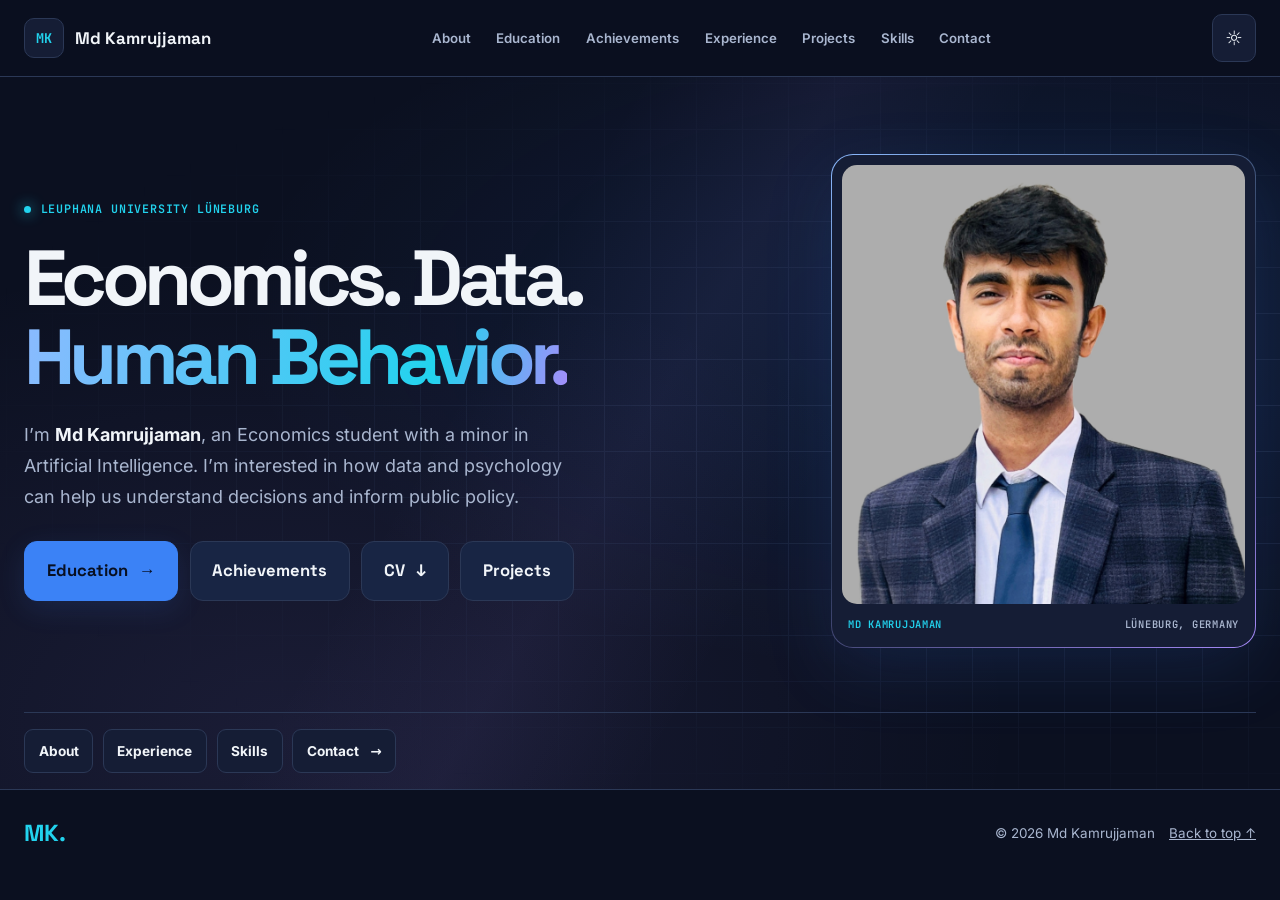
==== commit b50a3618: "Refine homepage and emphasize portfolio buttons" ====
--- a/index.html
+++ b/index.html
@@ -37,58 +37,28 @@
       <div class="hero-gridlines" aria-hidden="true"></div>
       <div class="container hero-grid">
         <div class="hero-copy">
-          <p class="eyebrow"><span class="status-dot"></span> Economics student · Leuphana University</p>
+          <p class="eyebrow"><span class="status-dot"></span> Leuphana University Lüneburg</p>
           <h1>Economics. Data.<br>
           <em>Human Behavior.</em></h1>
-          <p class="hero-lead">I’m <strong>Md Kamrujjaman</strong>, an Economics student at Leuphana University exploring how data and psychology can help us understand decisions and inform public policy.</p>
-          <div class="hero-actions">
-            <a href="education.html" class="button button-dark">Education <span aria-hidden="true">→</span></a>
-            <a href="achievements.html" class="button button-outline">Achievements</a>
+          <p class="hero-lead">I’m <strong>Md Kamrujjaman</strong>, an Economics student with a minor in Artificial Intelligence. I’m interested in how data and psychology can help us understand decisions and inform public policy.</p>
+          <nav class="hero-actions" aria-label="Featured portfolio pages">
+            <a href="education.html" class="button button-dark" id="education">Education <span aria-hidden="true">→</span></a>
+            <a href="achievements.html" class="button button-outline" id="achievements">Achievements</a>
             <a href="assets/Md-Kamrujjaman-CV.pdf" class="button button-outline" id="cv" download="Lebenslauf_Kamrujjaman_Md.pdf" aria-label="Download CV (PDF)">CV <span aria-hidden="true">↓</span></a>
-            <a href="projects.html" class="button button-outline">Projects</a>
-          </div>
+            <a href="projects.html" class="button button-outline" id="research">Projects</a>
+          </nav>
         </div>
         <figure class="hero-visual">
           <div class="portrait-frame"><img src="assets/photos/portrait.jpg" alt="Portrait of Md Kamrujjaman" width="1836" height="1989" fetchpriority="high"></div>
           <figcaption class="image-caption"><span>Md Kamrujjaman</span><span>Lüneburg, Germany</span></figcaption>
         </figure>
       </div>
-      <div class="container hero-bottom"><span>Economics · Artificial Intelligence (AI)</span><a href="#portfolio">Explore portfolio <span aria-hidden="true">↓</span></a></div>
-    </section>
-    <section class="portfolio-directory" id="portfolio" aria-labelledby="portfolio-title">
-      <div class="container">
-        <h2 id="portfolio-title">Explore my portfolio</h2>
-        <ul class="portfolio-links">
-        <li><a id="education" href="education.html">
-          <span><strong>Education</strong><span class="portfolio-summary">University studies, qualifications and scholarships.</span></span>
-          <span class="portfolio-arrow" aria-hidden="true">→</span>
-        </a></li>
-        <li><a id="achievements" href="achievements.html">
-          <span><strong>Achievements</strong><span class="portfolio-summary">Academic recognition, debate awards and community work.</span></span>
-          <span class="portfolio-arrow" aria-hidden="true">→</span>
-        </a></li>
-        <li><a id="research" href="projects.html">
-          <span><strong>Projects</strong><span class="portfolio-summary">Academic projects and research interests.</span></span>
-          <span class="portfolio-arrow" aria-hidden="true">→</span>
-        </a></li>
-        <li><a id="experience" href="experience.html">
-          <span><strong>Experience</strong><span class="portfolio-summary">Leadership, debate coaching and volunteering.</span></span>
-          <span class="portfolio-arrow" aria-hidden="true">→</span>
-        </a></li>
-        <li><a id="about" href="about.html">
-          <span><strong>About</strong><span class="portfolio-summary">Background, goals and academic interests.</span></span>
-          <span class="portfolio-arrow" aria-hidden="true">→</span>
-        </a></li>
-        <li><a id="skills" href="skills.html">
-          <span><strong>Skills</strong><span class="portfolio-summary">Research, communication and languages.</span></span>
-          <span class="portfolio-arrow" aria-hidden="true">→</span>
-        </a></li>
-        <li><a id="contact" href="contact.html">
-          <span><strong>Contact</strong><span class="portfolio-summary">Email and social links.</span></span>
-          <span class="portfolio-arrow" aria-hidden="true">→</span>
-        </a></li>
-        </ul>
-      </div>
+      <nav class="container hero-more" aria-label="More portfolio pages">
+        <a href="about.html" class="button button-outline" id="about">About</a>
+        <a href="experience.html" class="button button-outline" id="experience">Experience</a>
+        <a href="skills.html" class="button button-outline" id="skills">Skills</a>
+        <a href="contact.html" class="button button-outline" id="contact">Contact <span aria-hidden="true">→</span></a>
+      </nav>
     </section>
   </main>
   <footer class="site-footer"><div class="container footer-wrap"><div><a href="./" class="footer-logo" aria-label="Homepage">MK.</a></div><div class="footer-right"><span>© <span id="year">2026</span> Md Kamrujjaman</span><a href="#top">Back to top ↑</a></div></div></footer>
--- a/style.css
+++ b/style.css
@@ -89,29 +89,34 @@
 .nav-actions { gap: .65rem; }
 .theme-toggle, .menu-toggle, .dialog-close { min-height: 44px; min-width: 44px; padding: .35rem .65rem; border: 1px solid var(--line); border-radius: 10px; background: var(--panel); color: var(--text); }
 .theme-icon { font-size: 1.25em; }
-.hero { position: relative; isolation: isolate; overflow: clip; padding-block: clamp(2.75rem, 5vw, 5rem) 0; }
-.hero-gridlines { position: absolute; z-index: -1; pointer-events: none; inset: 0; overflow: hidden; background: radial-gradient(ellipse at 86% 40%, var(--glow), transparent 64%); }
+.hero { position: relative; isolation: isolate; overflow: clip; padding-block: clamp(2.4rem, 6vw, 6.25rem) 0; }
+.hero-gridlines { position: absolute; z-index: -1; pointer-events: none; inset: 0; overflow: hidden; background: radial-gradient(ellipse at 78% 34%, var(--glow), transparent 54%), radial-gradient(ellipse at 22% 91%, var(--violet-glow), transparent 52%); }
 .hero-gridlines::before { content: ""; position: absolute; inset: -40px; background: linear-gradient(var(--line) 1px, transparent 1px), linear-gradient(90deg, var(--line) 1px, transparent 1px); background-size: 46px 46px; mask-image: radial-gradient(ellipse at 78% 49%, #0009, transparent 72%); }
 .hero-gridlines::after { content: ""; position: absolute; inset: 0; background: linear-gradient(120deg, transparent 38%, var(--violet-glow) 50%, transparent 62%); opacity: .6; animation: sweep 3s ease-out both; }
 @keyframes sweep { from { transform: translateX(-25%); opacity: 0; } to { transform: none; opacity: .6; } }
-.hero-grid { display: grid; grid-template-columns: minmax(0, 1fr) minmax(0, .53fr); align-items: center; gap: clamp(1.8rem, 5vw, 5rem); }
-.eyebrow, .section-index, .edu-year, .edu-place, .experience-type, .chip, .image-caption, .hero-bottom, .project-facts dt { font: 600 .73rem/1.5 var(--mono); letter-spacing: .07em; text-transform: uppercase; }
+.hero-grid { display: grid; grid-template-columns: minmax(0, 1.62fr) minmax(0, 1fr); align-items: center; gap: clamp(1.75rem, 4vw, 4rem); }
+.eyebrow, .section-index, .edu-year, .edu-place, .experience-type, .chip, .image-caption, .project-facts dt { font: 600 .73rem/1.5 var(--mono); letter-spacing: .07em; text-transform: uppercase; }
 .eyebrow { display: flex; align-items: center; gap: .6rem; color: var(--cyan); margin-bottom: 1.3rem; }
 .status-dot { width: 7px; height: 7px; flex: 0 0 7px; border-radius: 100%; background: var(--cyan); box-shadow: 0 0 14px var(--cyan); }
-.hero h1 { font-size: clamp(3.05rem, 6.1vw, 6rem); line-height: .97; letter-spacing: -.077em; }
+.hero h1 { font-size: clamp(3.05rem, 6.1vw, 6rem); line-height: 1.01; letter-spacing: -.072em; }
 .hero h1 em { font-style: normal; color: var(--accent-text); background: linear-gradient(105deg, var(--accent-text), var(--cyan) 75%, var(--violet)); background-clip: text; -webkit-text-fill-color: transparent; }
-.hero-lead { max-width: 48ch; margin-top: 1.55rem; font-size: clamp(1rem, 1.4vw, 1.16rem); }
-.hero-actions { display: flex; flex-wrap: wrap; gap: .65rem; margin-top: 1.9rem; }
+.hero-lead { max-width: 49ch; margin-top: 1.45rem; font-size: clamp(1rem, 1.4vw, 1.16rem); }
+.hero-actions { display: flex; flex-wrap: wrap; gap: .7rem; margin-top: 1.8rem; }
+.hero-actions .button { min-height: 60px; justify-content: center; padding-inline: clamp(.8rem, 1.7vw, 1.45rem); border-radius: 13px; font: 700 clamp(1rem, 1.3vw, 1.28rem)/1.2 var(--heading); }
+.hero-actions .button-dark { box-shadow: 0 8px 28px var(--glow); }
+.hero-actions .button-outline { background: color-mix(in srgb, var(--panel) 92%, var(--blue)); }
+.hero-actions .button:target, .hero-more .button:target { border-color: var(--cyan); }
+.hero-more { display: flex; flex-wrap: wrap; gap: .6rem; margin-top: clamp(2rem, 5vw, 4.5rem); padding-block: 1rem; border-top: 1px solid var(--line); }
+.hero-more .button { min-height: 44px; padding-inline: .85rem; }
 .button { display: inline-flex; align-items: center; gap: .7rem; min-height: 46px; background: var(--panel); border: 1px solid var(--line); border-radius: 9px; padding: .55rem .95rem; color: var(--text); font-size: .85rem; font-weight: 700; text-decoration: none; transition: border-color .2s, transform .2s; }
 .button-dark { background: var(--blue); border-color: var(--blue); color: #081022; }
 .button:hover, .button:focus-visible { border-color: var(--cyan); transform: translateY(-2px); }
-.hero-visual { width: 100%; max-width: 360px; justify-self: end; padding: .65rem; border: 1px solid var(--line); border-radius: 22px; background: var(--panel); box-shadow: 0 22px 70px var(--glow); }
+.hero-visual { width: 100%; max-width: 425px; justify-self: end; padding: .65rem; border: 1px solid transparent; border-radius: 22px; background: linear-gradient(var(--panel), var(--panel)) padding-box, linear-gradient(145deg, var(--accent-text), var(--line) 52%, var(--violet)) border-box; box-shadow: 0 22px 70px var(--glow); }
 .portrait-frame { aspect-ratio: 1 / 1.09; overflow: hidden; border-radius: 15px; background: var(--bg); }
 .portrait-frame img { width: 100%; height: 100%; object-fit: cover; object-position: center 12%; }
 .image-caption { display: flex; justify-content: space-between; flex-wrap: wrap; gap: .35rem .8rem; padding: .85rem .35rem .25rem; color: var(--muted); font-size: .65rem; }
 .image-caption span:first-child { color: var(--cyan); }
-.hero-bottom { margin-top: clamp(2rem, 4vw, 4rem); border-top: 1px solid var(--line); padding-block: 1.1rem; color: var(--muted); display: flex; flex-wrap: wrap; justify-content: space-between; gap: .75rem; }
-.hero-bottom a, .text-link, .certificate-link { color: var(--cyan); text-underline-offset: .25em; }
+.text-link, .certificate-link { color: var(--cyan); text-underline-offset: .25em; }
 
 .section-muted { background: linear-gradient(135deg, var(--glow), transparent 48%); }
 .section-heading { margin-bottom: clamp(1.6rem, 4vw, 3.25rem); }
@@ -201,7 +206,9 @@
   .container { width: calc(100% - 2rem); }
   .hero-grid, .about-layout, .achievement-grid, .projects-grid, .skills-grid, .contact-layout { grid-template-columns: minmax(0, 1fr); }
   .hero h1 { font-size: clamp(2.8rem, 9.7vw, 4rem); }
-  .hero-visual { max-width: 320px; justify-self: start; }
+  .hero-visual { max-width: 440px; justify-self: start; }
+  .hero-actions { display: grid; grid-template-columns: repeat(2, minmax(0, 1fr)); }
+  .hero-actions .button { min-height: 54px; }
   .portrait-frame { aspect-ratio: 1.5; }
   .heading-split, .cv-strip { display: block; }
   .cv-strip .button { margin-top: 1.1rem; }
@@ -216,22 +223,7 @@
 }
 
 
-.portfolio-directory { padding-block: clamp(2.25rem, 5vw, 4rem); border-bottom: 1px solid var(--line); }
-.portfolio-directory h2 { font-size: clamp(1.8rem, 3.2vw, 2.6rem); margin-bottom: 1.25rem; }
-.portfolio-links { list-style: none; margin: 0; padding: 0; display: grid; grid-template-columns: repeat(3, minmax(0, 1fr)); gap: .75rem; }
-.portfolio-links li { display: flex; }
-.portfolio-links a { display: flex; justify-content: space-between; align-items: center; gap: .75rem; width: 100%; padding: .9rem 1rem; border: 1px solid var(--line); border-radius: 12px; background: var(--panel); text-decoration: none; }
-.portfolio-links a:hover, .portfolio-links a:target { border-color: var(--cyan); }
-.portfolio-links strong { font: 700 1.15rem/1.2 var(--heading); }
-.portfolio-summary { display: block; color: var(--muted); font-size: .82rem; line-height: 1.45; margin-top: .25rem; }
-.portfolio-arrow { color: var(--cyan); }
 .detail-page .section { padding-block: clamp(2.75rem, 6vw, 5.5rem); }
 .detail-page h1 { font-size: clamp(2.5rem, 6vw, 4.7rem); letter-spacing: -.055em; }
 .detail-page h1 em { color: var(--accent-text); font-style: normal; }
 .back-link { display: inline-flex; gap: .55rem; margin-bottom: 1.5rem; color: var(--cyan); text-underline-offset: .25em; }
-@media (max-width: 900px) {
-  .portfolio-links { grid-template-columns: repeat(2, minmax(0, 1fr)); }
-}
-@media (max-width: 650px) {
-  .portfolio-links { grid-template-columns: minmax(0, 1fr); }
-}
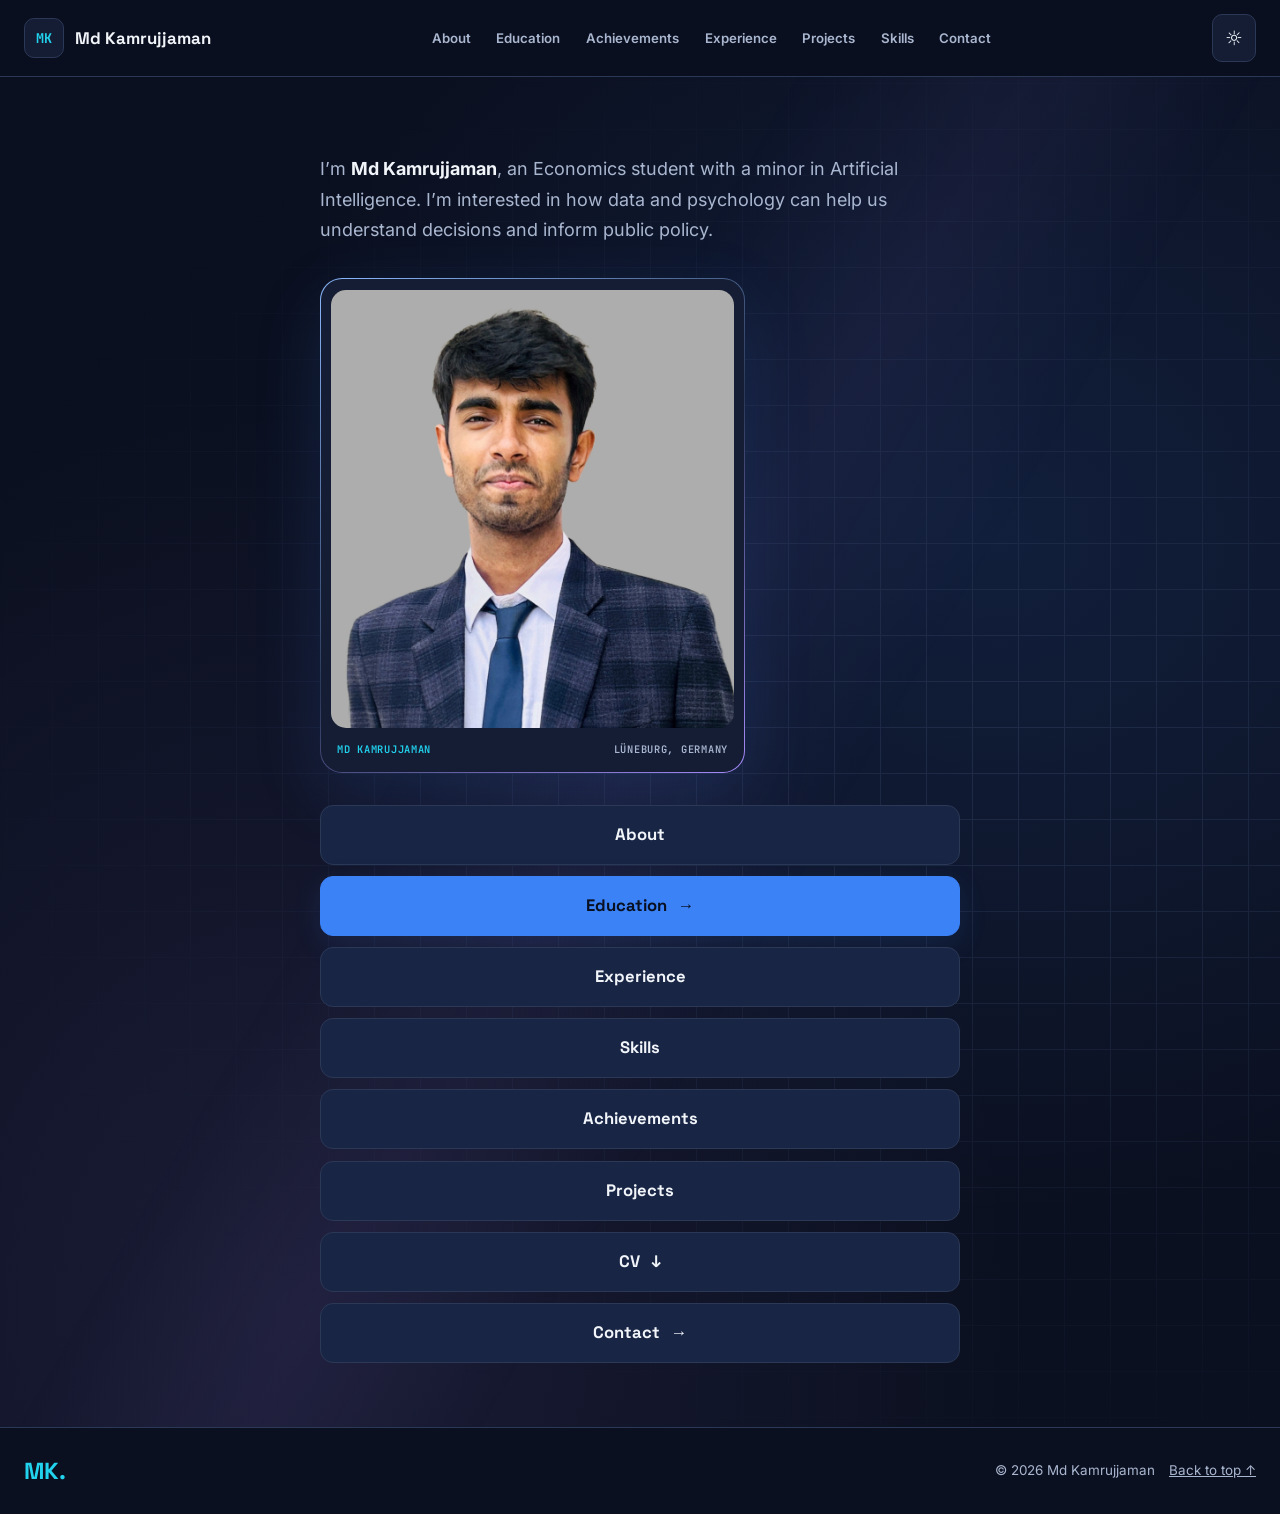
==== commit 2d449eea: "Order homepage bio, portrait, and section buttons" ====
--- a/index.html
+++ b/index.html
@@ -35,30 +35,24 @@
   <main id="main" tabindex="-1">
     <section class="hero section" id="home">
       <div class="hero-gridlines" aria-hidden="true"></div>
-      <div class="container hero-grid">
-        <div class="hero-copy">
-          <p class="eyebrow"><span class="status-dot"></span> Leuphana University Lüneburg</p>
-          <h1>Economics. Data.<br>
-          <em>Human Behavior.</em></h1>
-          <p class="hero-lead">I’m <strong>Md Kamrujjaman</strong>, an Economics student with a minor in Artificial Intelligence. I’m interested in how data and psychology can help us understand decisions and inform public policy.</p>
-          <nav class="hero-actions" aria-label="Featured portfolio pages">
-            <a href="education.html" class="button button-dark" id="education">Education <span aria-hidden="true">→</span></a>
-            <a href="achievements.html" class="button button-outline" id="achievements">Achievements</a>
-            <a href="assets/Md-Kamrujjaman-CV.pdf" class="button button-outline" id="cv" download="Lebenslauf_Kamrujjaman_Md.pdf" aria-label="Download CV (PDF)">CV <span aria-hidden="true">↓</span></a>
-            <a href="projects.html" class="button button-outline" id="research">Projects</a>
-          </nav>
-        </div>
+      <div class="container hero-profile">
+        <h1 class="sr-only">Md Kamrujjaman</h1>
+        <p class="hero-lead">I’m <strong>Md Kamrujjaman</strong>, an Economics student with a minor in Artificial Intelligence. I’m interested in how data and psychology can help us understand decisions and inform public policy.</p>
         <figure class="hero-visual">
           <div class="portrait-frame"><img src="assets/photos/portrait.jpg" alt="Portrait of Md Kamrujjaman" width="1836" height="1989" fetchpriority="high"></div>
           <figcaption class="image-caption"><span>Md Kamrujjaman</span><span>Lüneburg, Germany</span></figcaption>
         </figure>
+        <nav class="hero-actions" aria-label="Portfolio sections">
+          <a href="about.html" class="button button-outline" id="about">About</a>
+          <a href="education.html" class="button button-dark" id="education">Education <span aria-hidden="true">→</span></a>
+          <a href="experience.html" class="button button-outline" id="experience">Experience</a>
+          <a href="skills.html" class="button button-outline" id="skills">Skills</a>
+          <a href="achievements.html" class="button button-outline" id="achievements">Achievements</a>
+          <a href="projects.html" class="button button-outline" id="research">Projects</a>
+          <a href="assets/Md-Kamrujjaman-CV.pdf" class="button button-outline" id="cv" download="Lebenslauf_Kamrujjaman_Md.pdf" aria-label="Download CV (PDF)">CV <span aria-hidden="true">↓</span></a>
+          <a href="contact.html" class="button button-outline" id="contact">Contact <span aria-hidden="true">→</span></a>
+        </nav>
       </div>
-      <nav class="container hero-more" aria-label="More portfolio pages">
-        <a href="about.html" class="button button-outline" id="about">About</a>
-        <a href="experience.html" class="button button-outline" id="experience">Experience</a>
-        <a href="skills.html" class="button button-outline" id="skills">Skills</a>
-        <a href="contact.html" class="button button-outline" id="contact">Contact <span aria-hidden="true">→</span></a>
-      </nav>
     </section>
   </main>
   <footer class="site-footer"><div class="container footer-wrap"><div><a href="./" class="footer-logo" aria-label="Homepage">MK.</a></div><div class="footer-right"><span>© <span id="year">2026</span> Md Kamrujjaman</span><a href="#top">Back to top ↑</a></div></div></footer>
--- a/style.css
+++ b/style.css
@@ -94,24 +94,18 @@
 .hero-gridlines::before { content: ""; position: absolute; inset: -40px; background: linear-gradient(var(--line) 1px, transparent 1px), linear-gradient(90deg, var(--line) 1px, transparent 1px); background-size: 46px 46px; mask-image: radial-gradient(ellipse at 78% 49%, #0009, transparent 72%); }
 .hero-gridlines::after { content: ""; position: absolute; inset: 0; background: linear-gradient(120deg, transparent 38%, var(--violet-glow) 50%, transparent 62%); opacity: .6; animation: sweep 3s ease-out both; }
 @keyframes sweep { from { transform: translateX(-25%); opacity: 0; } to { transform: none; opacity: .6; } }
-.hero-grid { display: grid; grid-template-columns: minmax(0, 1.62fr) minmax(0, 1fr); align-items: center; gap: clamp(1.75rem, 4vw, 4rem); }
-.eyebrow, .section-index, .edu-year, .edu-place, .experience-type, .chip, .image-caption, .project-facts dt { font: 600 .73rem/1.5 var(--mono); letter-spacing: .07em; text-transform: uppercase; }
-.eyebrow { display: flex; align-items: center; gap: .6rem; color: var(--cyan); margin-bottom: 1.3rem; }
-.status-dot { width: 7px; height: 7px; flex: 0 0 7px; border-radius: 100%; background: var(--cyan); box-shadow: 0 0 14px var(--cyan); }
-.hero h1 { font-size: clamp(3.05rem, 6.1vw, 6rem); line-height: 1.01; letter-spacing: -.072em; }
-.hero h1 em { font-style: normal; color: var(--accent-text); background: linear-gradient(105deg, var(--accent-text), var(--cyan) 75%, var(--violet)); background-clip: text; -webkit-text-fill-color: transparent; }
-.hero-lead { max-width: 49ch; margin-top: 1.45rem; font-size: clamp(1rem, 1.4vw, 1.16rem); }
-.hero-actions { display: flex; flex-wrap: wrap; gap: .7rem; margin-top: 1.8rem; }
+.hero-profile { display: grid; max-width: 640px; gap: clamp(1.25rem, 3vw, 2rem); padding-bottom: clamp(1.75rem, 5vw, 4rem); }
+.section-index, .edu-year, .edu-place, .experience-type, .chip, .image-caption, .project-facts dt { font: 600 .73rem/1.5 var(--mono); letter-spacing: .07em; text-transform: uppercase; }
+.hero-lead { max-width: 56ch; font-size: clamp(1rem, 1.4vw, 1.16rem); }
+.hero-actions { display: grid; grid-template-columns: minmax(0, 1fr); gap: .7rem; }
 .hero-actions .button { min-height: 60px; justify-content: center; padding-inline: clamp(.8rem, 1.7vw, 1.45rem); border-radius: 13px; font: 700 clamp(1rem, 1.3vw, 1.28rem)/1.2 var(--heading); }
 .hero-actions .button-dark { box-shadow: 0 8px 28px var(--glow); }
 .hero-actions .button-outline { background: color-mix(in srgb, var(--panel) 92%, var(--blue)); }
-.hero-actions .button:target, .hero-more .button:target { border-color: var(--cyan); }
-.hero-more { display: flex; flex-wrap: wrap; gap: .6rem; margin-top: clamp(2rem, 5vw, 4.5rem); padding-block: 1rem; border-top: 1px solid var(--line); }
-.hero-more .button { min-height: 44px; padding-inline: .85rem; }
+.hero-actions .button:target { border-color: var(--cyan); }
 .button { display: inline-flex; align-items: center; gap: .7rem; min-height: 46px; background: var(--panel); border: 1px solid var(--line); border-radius: 9px; padding: .55rem .95rem; color: var(--text); font-size: .85rem; font-weight: 700; text-decoration: none; transition: border-color .2s, transform .2s; }
 .button-dark { background: var(--blue); border-color: var(--blue); color: #081022; }
 .button:hover, .button:focus-visible { border-color: var(--cyan); transform: translateY(-2px); }
-.hero-visual { width: 100%; max-width: 425px; justify-self: end; padding: .65rem; border: 1px solid transparent; border-radius: 22px; background: linear-gradient(var(--panel), var(--panel)) padding-box, linear-gradient(145deg, var(--accent-text), var(--line) 52%, var(--violet)) border-box; box-shadow: 0 22px 70px var(--glow); }
+.hero-visual { width: 100%; max-width: 425px; padding: .65rem; border: 1px solid transparent; border-radius: 22px; background: linear-gradient(var(--panel), var(--panel)) padding-box, linear-gradient(145deg, var(--accent-text), var(--line) 52%, var(--violet)) border-box; box-shadow: 0 22px 70px var(--glow); }
 .portrait-frame { aspect-ratio: 1 / 1.09; overflow: hidden; border-radius: 15px; background: var(--bg); }
 .portrait-frame img { width: 100%; height: 100%; object-fit: cover; object-position: center 12%; }
 .image-caption { display: flex; justify-content: space-between; flex-wrap: wrap; gap: .35rem .8rem; padding: .85rem .35rem .25rem; color: var(--muted); font-size: .65rem; }
@@ -204,10 +198,8 @@
 
 @media (max-width: 650px) {
   .container { width: calc(100% - 2rem); }
-  .hero-grid, .about-layout, .achievement-grid, .projects-grid, .skills-grid, .contact-layout { grid-template-columns: minmax(0, 1fr); }
-  .hero h1 { font-size: clamp(2.8rem, 9.7vw, 4rem); }
+  .about-layout, .achievement-grid, .projects-grid, .skills-grid, .contact-layout { grid-template-columns: minmax(0, 1fr); }
   .hero-visual { max-width: 440px; justify-self: start; }
-  .hero-actions { display: grid; grid-template-columns: repeat(2, minmax(0, 1fr)); }
   .hero-actions .button { min-height: 54px; }
   .portrait-frame { aspect-ratio: 1.5; }
   .heading-split, .cv-strip { display: block; }
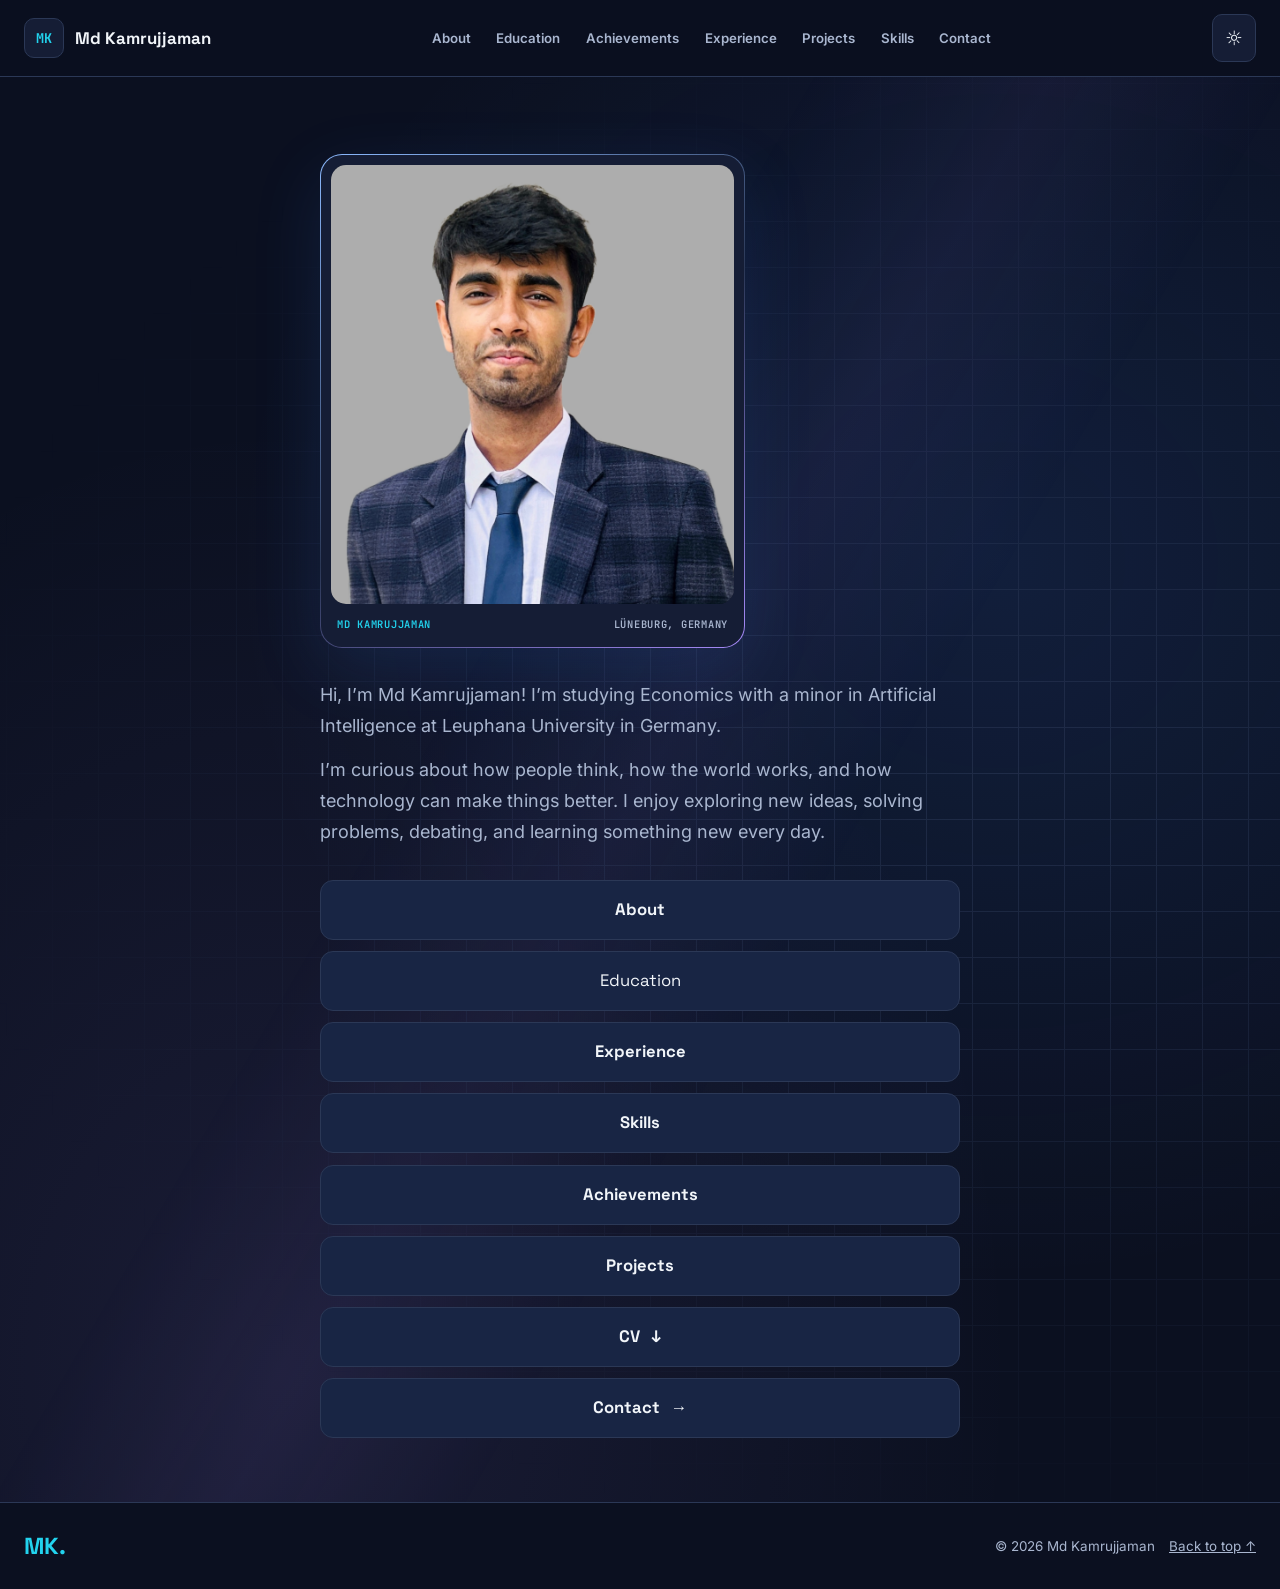
==== commit 4fe6c169: "Place the updated homepage bio below the portrait" ====
--- a/index.html
+++ b/index.html
@@ -37,14 +37,17 @@
       <div class="hero-gridlines" aria-hidden="true"></div>
       <div class="container hero-profile">
         <h1 class="sr-only">Md Kamrujjaman</h1>
-        <p class="hero-lead">I’m <strong>Md Kamrujjaman</strong>, an Economics student with a minor in Artificial Intelligence. I’m interested in how data and psychology can help us understand decisions and inform public policy.</p>
         <figure class="hero-visual">
           <div class="portrait-frame"><img src="assets/photos/portrait.jpg" alt="Portrait of Md Kamrujjaman" width="1836" height="1989" fetchpriority="high"></div>
           <figcaption class="image-caption"><span>Md Kamrujjaman</span><span>Lüneburg, Germany</span></figcaption>
         </figure>
+        <div class="hero-lead">
+          <p>Hi, I’m Md Kamrujjaman! I’m studying Economics with a minor in Artificial Intelligence at Leuphana University in Germany.</p>
+          <p>I’m curious about how people think, how the world works, and how technology can make things better. I enjoy exploring new ideas, solving problems, debating, and learning something new every day.</p>
+        </div>
         <nav class="hero-actions" aria-label="Portfolio sections">
           <a href="about.html" class="button button-outline" id="about">About</a>
-          <a href="education.html" class="button button-dark" id="education">Education <span aria-hidden="true">→</span></a>
+          <a href="education.html" class="button button-outline" id="education">Education</a>
           <a href="experience.html" class="button button-outline" id="experience">Experience</a>
           <a href="skills.html" class="button button-outline" id="skills">Skills</a>
           <a href="achievements.html" class="button button-outline" id="achievements">Achievements</a>
--- a/style.css
+++ b/style.css
@@ -97,9 +97,10 @@
 .hero-profile { display: grid; max-width: 640px; gap: clamp(1.25rem, 3vw, 2rem); padding-bottom: clamp(1.75rem, 5vw, 4rem); }
 .section-index, .edu-year, .edu-place, .experience-type, .chip, .image-caption, .project-facts dt { font: 600 .73rem/1.5 var(--mono); letter-spacing: .07em; text-transform: uppercase; }
 .hero-lead { max-width: 56ch; font-size: clamp(1rem, 1.4vw, 1.16rem); }
+.hero-lead p + p { margin-top: .85rem; }
 .hero-actions { display: grid; grid-template-columns: minmax(0, 1fr); gap: .7rem; }
 .hero-actions .button { min-height: 60px; justify-content: center; padding-inline: clamp(.8rem, 1.7vw, 1.45rem); border-radius: 13px; font: 700 clamp(1rem, 1.3vw, 1.28rem)/1.2 var(--heading); }
-.hero-actions .button-dark { box-shadow: 0 8px 28px var(--glow); }
+.hero-actions #education { font-weight: 400; }
 .hero-actions .button-outline { background: color-mix(in srgb, var(--panel) 92%, var(--blue)); }
 .hero-actions .button:target { border-color: var(--cyan); }
 .button { display: inline-flex; align-items: center; gap: .7rem; min-height: 46px; background: var(--panel); border: 1px solid var(--line); border-radius: 9px; padding: .55rem .95rem; color: var(--text); font-size: .85rem; font-weight: 700; text-decoration: none; transition: border-color .2s, transform .2s; }
